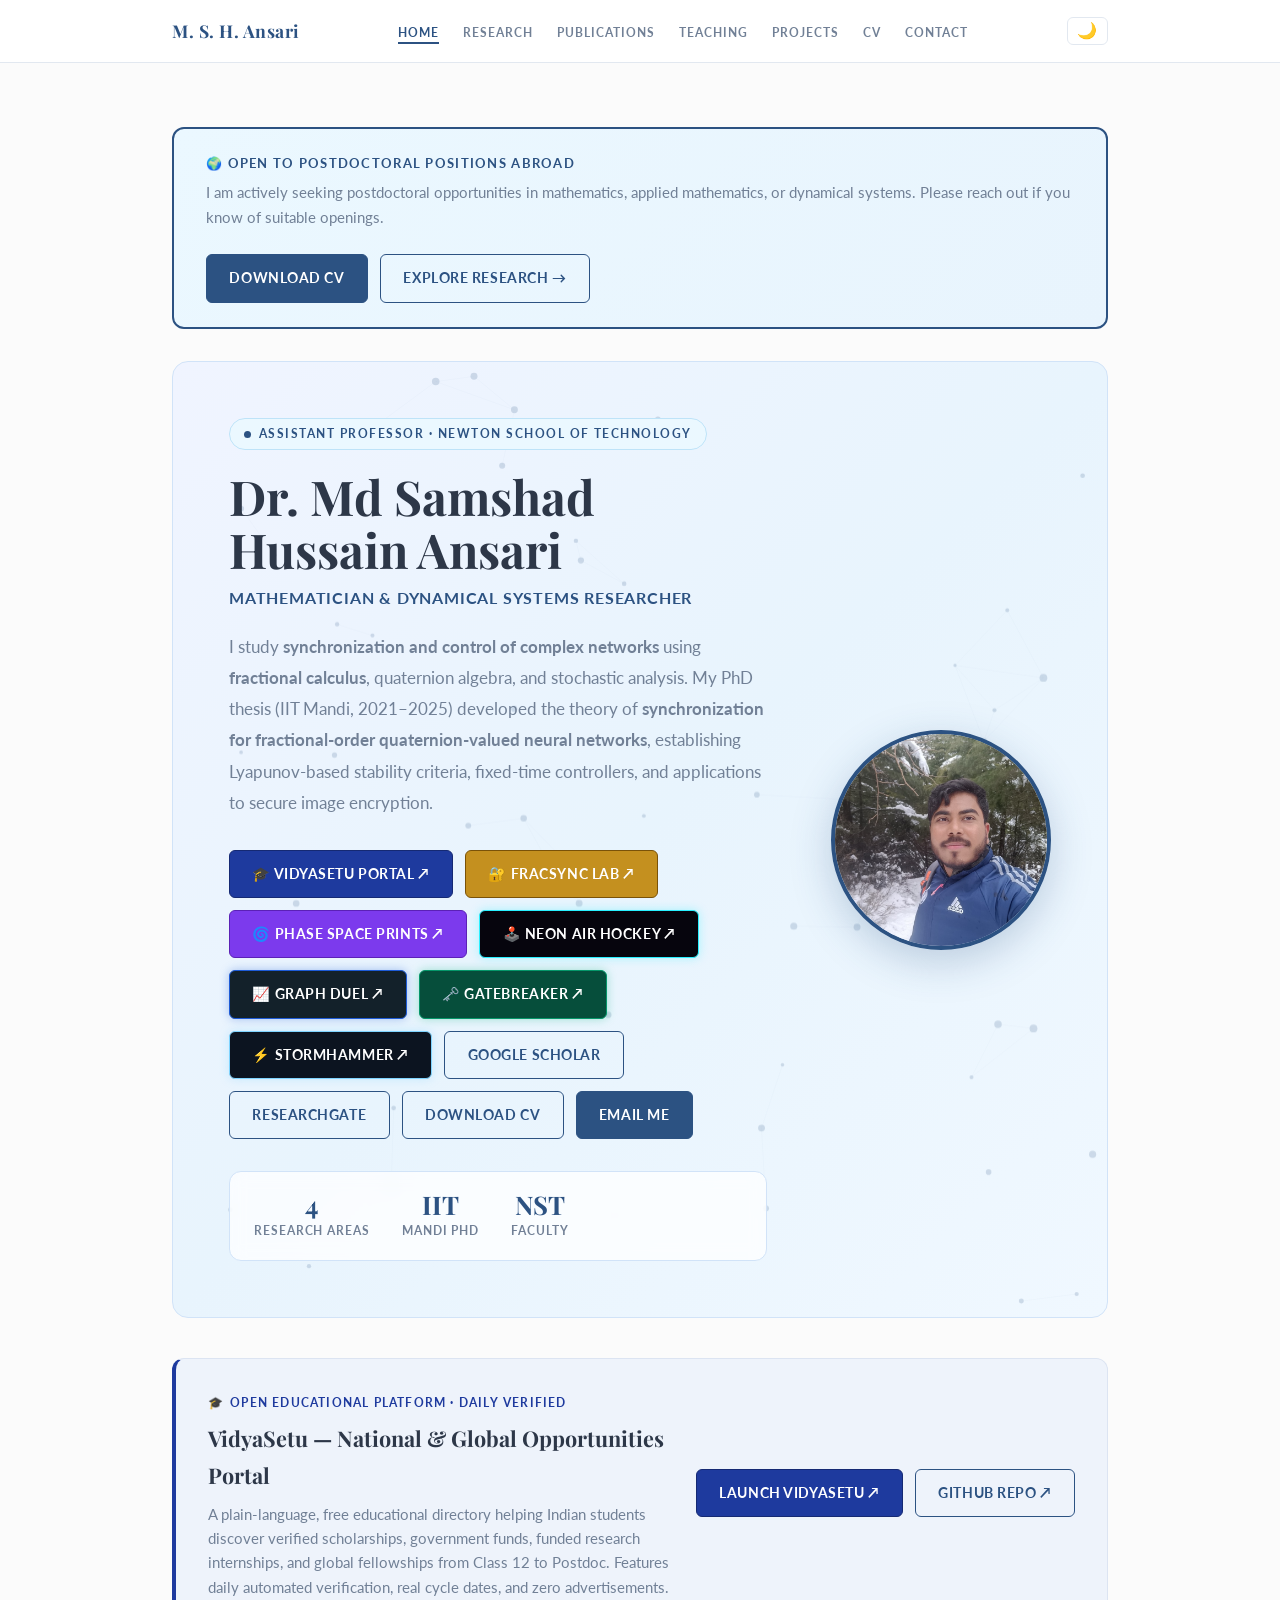
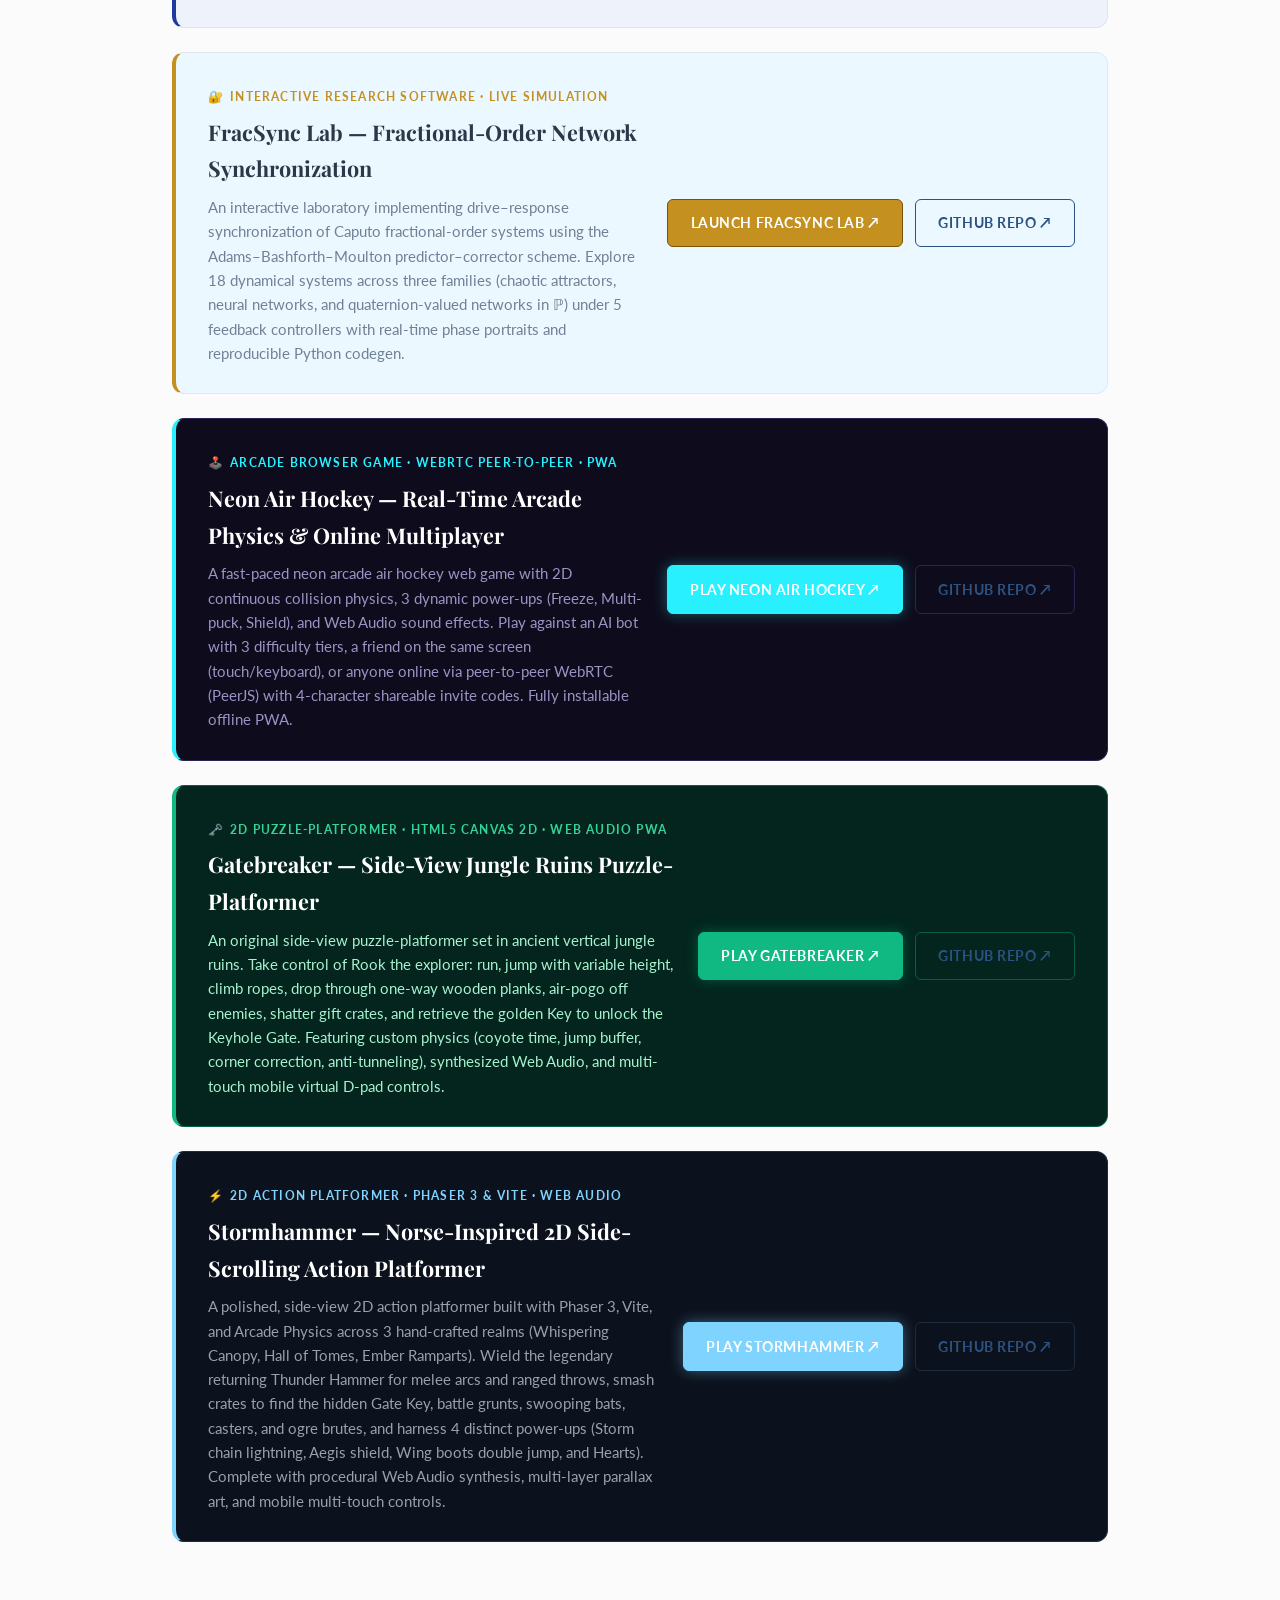
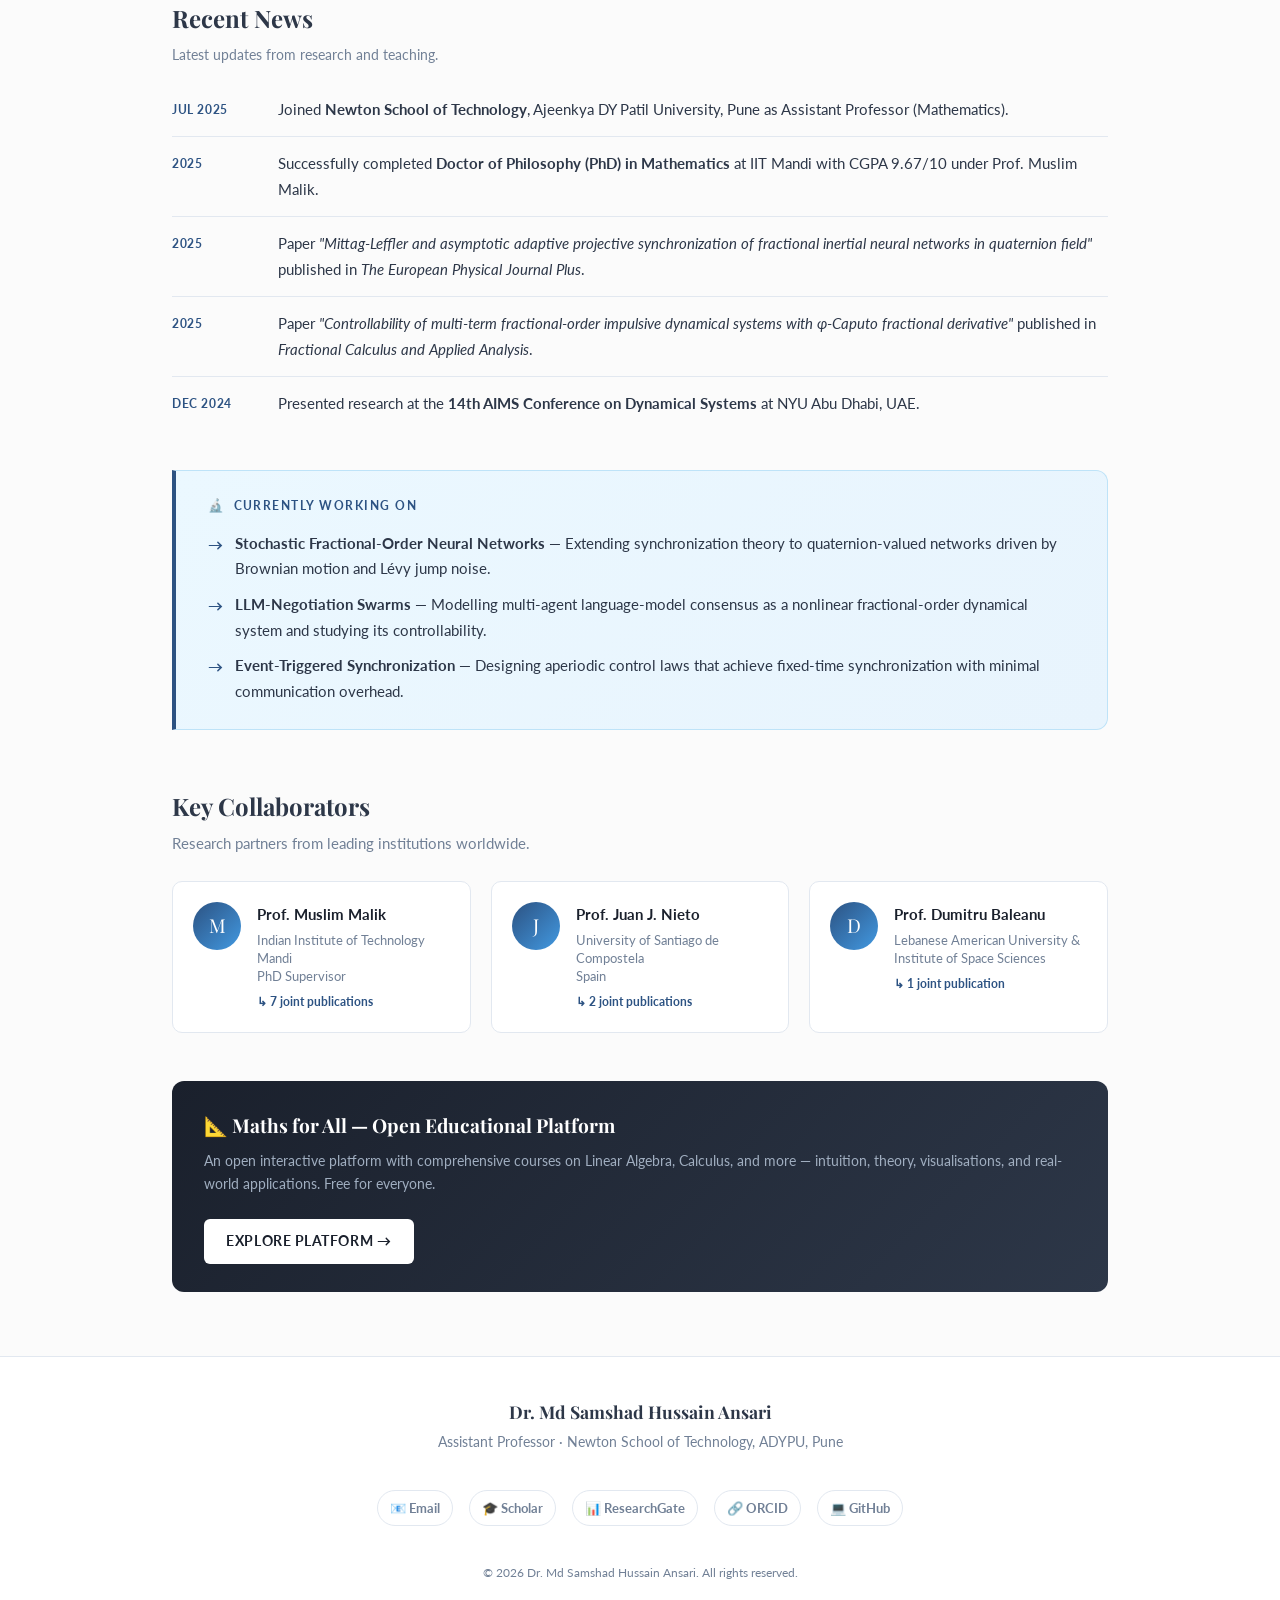
==== index.html @ 6f367d23 "Add Stormhammer 2D action platformer to homepage and projects showcase" ====
<!DOCTYPE html>
<html lang="en">
<head>
  <meta charset="UTF-8" />
  <meta name="viewport" content="width=device-width, initial-scale=1.0"/>
  <title>Dr. Md Samshad Hussain Ansari — Mathematician &amp; Researcher</title>
  <meta name="description" content="Personal academic website of Dr. Md Samshad Hussain Ansari, Assistant Professor of Mathematics at Newton School of Technology, ADYPU, Pune. PhD from IIT Mandi. Research in synchronization and control of fractional-order quaternion-valued neural networks." />
  <meta name="keywords" content="fractional-order systems, quaternion-valued neural networks, synchronization, controllability, fractional calculus, IIT Mandi, Newton School of Technology, ADYPU" />

  <!-- Open Graph -->
  <meta property="og:title" content="Dr. Md Samshad Hussain Ansari — Mathematician &amp; Researcher" />
  <meta property="og:description" content="Research in synchronization and control of complex fractional-order networks. Assistant Professor at Newton School of Technology, ADYPU, Pune." />
  <meta property="og:type" content="website" />
  <meta property="og:url" content="https://mdsamhussain1996.github.io/" />

  <!-- Schema.org Person JSON-LD -->
  <script type="application/ld+json">
  {
    "@context": "https://schema.org",
    "@type": "Person",
    "name": "Md Samshad Hussain Ansari",
    "honorificPrefix": "Dr.",
    "jobTitle": "Assistant Professor",
    "description": "Mathematician specialising in synchronization and control of fractional-order quaternion-valued neural networks.",
    "affiliation": {
      "@type": "Organization",
      "name": "Newton School of Technology, ADYPU",
      "address": {
        "@type": "PostalAddress",
        "addressLocality": "Pune",
        "addressCountry": "IN"
      }
    },
    "alumniOf": {
      "@type": "Organization",
      "name": "Indian Institute of Technology Mandi"
    },
    "email": "mdsamhussain1996@gmail.com",
    "url": "https://mdsamhussain1996.github.io/",
    "sameAs": [
      "https://scholar.google.com/citations?user=3b2jd4EAAAAJ",
      "https://www.researchgate.net/profile/Md-Samshad-Ansari",
      "https://orcid.org/0000-0002-7757-3216",
      "https://github.com/mdsamhussain1996"
    ]
  }
  </script>

  <link rel="stylesheet" href="css/style.css" />
  <script src="js/components.js" defer></script>

  <style>
    /* ── Hero ── */
    .hero-wrapper {
      position: relative;
      overflow: hidden;
      border-radius: 16px;
      margin-top: 2rem;
      background: linear-gradient(135deg, #f0f4ff 0%, #e8f4fd 50%, #f0f8ff 100%);
      border: 1px solid #d1e3f8;
    }
    #hero-canvas {
      position: absolute; inset: 0;
      width: 100%; height: 100%;
      opacity: 0.35;
    }
    .hero-section {
      position: relative; z-index: 2;
      display: flex; align-items: center;
      gap: 4rem; padding: 3.5rem;
    }
    .hero-text { flex: 1; }
    .hero-photo {
      flex-shrink: 0;
      width: 220px; height: 220px;
      border-radius: 50%; overflow: hidden;
      border: 4px solid #2c5282;
      box-shadow: 0 12px 40px rgba(44,82,130,0.25);
    }
    .hero-photo img { width: 100%; height: 100%; object-fit: cover; }

    .hero-eyebrow {
      display: inline-flex; align-items: center; gap: 0.5rem;
      font-family: var(--font-sans);
      font-size: 0.78rem; font-weight: 700;
      letter-spacing: 0.12em; text-transform: uppercase;
      color: #2c5282; background: #ebf8ff;
      border: 1px solid #bee3f8; padding: 0.3rem 0.85rem;
      border-radius: 20px; margin-bottom: 1.25rem;
    }
    .hero-eyebrow span { width: 7px; height: 7px; border-radius: 50%; background: #2c5282; animation: pulse 2s infinite; }
    @keyframes pulse { 0%,100%{opacity:1} 50%{opacity:0.4} }

    .hero-subtitle {
      font-family: var(--font-sans); font-size: 1rem;
      color: #2c5282; font-weight: 700;
      letter-spacing: 0.05em; text-transform: uppercase;
      margin-bottom: 1.25rem;
    }
    .hero-bio {
      font-size: 1.05rem; color: var(--text-muted);
      margin-bottom: 2rem; line-height: 1.85;
    }
    .social-links { display: flex; gap: 0.75rem; flex-wrap: wrap; margin-bottom: 2rem; }

    /* ── Stats ── */
    .hero-stats {
      display: flex; gap: 2rem;
      padding: 1.25rem 1.5rem;
      background: rgba(255,255,255,0.75);
      backdrop-filter: blur(8px);
      border: 1px solid #d1e3f8;
      border-radius: 12px; margin-top: 0.5rem;
    }
    .stat-item { text-align: center; }
    .stat-num { font-family: var(--font-serif); font-size: 1.6rem; font-weight: 700; color: #2c5282; line-height: 1; }
    .stat-lbl { font-size: 0.72rem; text-transform: uppercase; letter-spacing: 0.08em; color: var(--text-muted); margin-top: 0.2rem; font-weight: 700; }
    .stat-item a { text-decoration: none; }
    .stat-item a .stat-num { color: #2c5282; }
    .stat-item a:hover .stat-num { opacity: 0.75; }

    /* ── Currently Working On ── */
    .current-work-banner {
      margin-top: 2.5rem; padding: 1.5rem 2rem;
      background: linear-gradient(135deg, #ebf8ff, #e8f4fd);
      border-left: 4px solid #2c5282;
      border-radius: 0 12px 12px 0;
      border: 1px solid #bee3f8;
      border-left: 4px solid #2c5282;
    }
    .current-work-banner h3 {
      font-family: var(--font-sans); font-size: 0.78rem;
      letter-spacing: 0.12em; text-transform: uppercase;
      color: #2c5282; font-weight: 700; margin-bottom: 0.9rem;
      display: flex; align-items: center; gap: 0.5rem;
    }
    .current-work-banner h3::before { content: '🔬'; }
    .work-items { display: flex; flex-direction: column; gap: 0.6rem; }
    .work-item {
      display: flex; align-items: flex-start; gap: 0.75rem;
      font-size: 0.95rem; color: var(--text-main);
    }
    .work-item::before { content: '→'; color: #2c5282; font-weight: 700; flex-shrink: 0; margin-top: 1px; }

    /* ── Collaborators ── */
    .collab-section { margin-top: 3.5rem; }
    .collab-grid {
      display: grid;
      grid-template-columns: repeat(auto-fit, minmax(280px, 1fr));
      gap: 1.25rem; margin-top: 1.5rem;
    }
    .collab-card {
      display: flex; align-items: flex-start; gap: 1rem;
      padding: 1.25rem; background: var(--bg-alt);
      border: 1px solid var(--border-color); border-radius: 10px;
      transition: box-shadow 0.2s, transform 0.2s;
    }
    .collab-card:hover { transform: translateY(-2px); box-shadow: 0 8px 24px rgba(0,0,0,0.06); }
    .collab-avatar {
      width: 48px; height: 48px; border-radius: 50%;
      background: linear-gradient(135deg, #2c5282, #4299e1);
      display: flex; align-items: center; justify-content: center;
      font-family: var(--font-serif); font-size: 1.2rem; color: white; flex-shrink: 0;
    }
    .collab-name { font-weight: 700; font-size: 0.95rem; color: #1a202c; margin-bottom: 0.2rem; }
    .collab-inst { font-size: 0.82rem; color: var(--text-muted); line-height: 1.4; }
    .collab-papers { font-size: 0.78rem; color: #2c5282; font-weight: 700; margin-top: 0.35rem; }

    /* ── Maths for All Banner ── */
    .mfa-banner {
      margin-top: 3rem; padding: 1.75rem 2rem;
      background: linear-gradient(135deg, #1a202c 0%, #2d3748 100%);
      border-radius: 12px;
      display: flex; align-items: center;
      justify-content: space-between; gap: 1.5rem; flex-wrap: wrap;
    }
    .mfa-banner-text h3 { font-family: var(--font-serif); color: white; margin-bottom: 0.4rem; font-size: 1.2rem; }
    .mfa-banner-text p { color: #a0aec0; font-size: 0.9rem; line-height: 1.6; }
    .mfa-banner a.btn { background: white; color: #1a202c !important; border: none; white-space: nowrap; flex-shrink: 0; font-size: 0.85rem; }
    .mfa-banner a.btn:hover { background: #ebf8ff; color: #2c5282 !important; }

    /* ── News ── */
    .news-section { margin-top: 3.5rem; }

    @media (max-width: 768px) {
      .hero-section { flex-direction: column-reverse; padding: 2rem; gap: 2rem; text-align: center; }
      .social-links { justify-content: center; }
      .hero-stats { justify-content: center; flex-wrap: wrap; gap: 1.25rem; }
      .mfa-banner { flex-direction: column; }
    }
  </style>
</head>
<body>
  <div id="navbar-container">
    <portfolio-navbar></portfolio-navbar>
  </div>

  <main>
    <!-- ── POSTDOC BANNER ── -->
    <div class="postdoc-banner" role="complementary" aria-label="Job seeking status">
      <div class="postdoc-banner-text">
        <h2>🌍 Open to Postdoctoral Positions Abroad</h2>
        <p>
          I am actively seeking postdoctoral opportunities in mathematics, applied mathematics, or dynamical systems.
          Please reach out if you know of suitable openings.
        </p>
      </div>
      <div class="postdoc-banner-actions">
        <a href="CV_Md_Samshad.pdf" class="btn" target="_blank" rel="noopener" aria-label="Download CV">Download CV</a>
        <a href="research.html" class="btn btn-outline" aria-label="Explore Research">Explore Research &rarr;</a>
      </div>
    </div>

    <!-- ── HERO ── -->
    <div class="hero-wrapper">
      <canvas id="hero-canvas" aria-hidden="true"></canvas>
      <div class="hero-section">
        <div class="hero-text">
          <div class="hero-eyebrow"><span></span> Assistant Professor · Newton School of Technology</div>
          <h1 style="font-size:3rem; line-height:1.1; margin-bottom:0.5rem;">
            Dr. Md Samshad<br/>Hussain Ansari
          </h1>
          <div class="hero-subtitle">Mathematician &amp; Dynamical Systems Researcher</div>
          <p class="hero-bio">
            I study <strong>synchronization and control of complex networks</strong> using
            <strong>fractional calculus</strong>, quaternion algebra, and stochastic analysis.
            My PhD thesis (IIT Mandi, 2021–2025) developed the theory of
            <strong>synchronization for fractional-order quaternion-valued neural networks</strong>,
            establishing Lyapunov-based stability criteria, fixed-time controllers, and applications
            to secure image encryption.
          </p>
          <div class="social-links">
            <a href="https://mdsamhussain1996.github.io/vidyasetu-scholarship-portal/" class="btn" style="background:#1E3A9E;border-color:#152973;color:#FFFFFF;font-weight:700;" target="_blank" rel="noopener">🎓 VidyaSetu Portal ↗</a>
            <a href="https://mdsamhussain1996.github.io/fracsync-lab/" class="btn" style="background:#C4901F;border-color:#7A5208;color:#20160A;font-weight:700;" target="_blank" rel="noopener">🔐 FracSync Lab ↗</a>
            <a href="https://mdsamhussain1996.github.io/phase-space-prints/" class="btn" style="background:#7C3AED;border-color:#5B21B6;color:#FFFFFF;font-weight:700;" target="_blank" rel="noopener">🌀 Phase Space Prints ↗</a>
            <a href="https://mdsamhussain1996.github.io/neon-air-hockey/" class="btn" style="background:#06050D;border-color:#29F0FF;color:#29F0FF;box-shadow:0 0 10px rgba(41,240,255,0.35);font-weight:700;" target="_blank" rel="noopener">🕹️ Neon Air Hockey ↗</a>
            <a href="https://mdsamhussain1996.github.io/graph-duel/" class="btn" style="background:#13212A;border-color:#1D5BD6;color:#7AA8FF;box-shadow:0 0 10px rgba(29,91,214,0.35);font-weight:700;" target="_blank" rel="noopener">📈 Graph Duel ↗</a>
            <a href="https://mdsamhussain1996.github.io/gatebreaker/" class="btn" style="background:#064E3B;border-color:#059669;color:#6EE7B7;box-shadow:0 0 10px rgba(16,185,129,0.35);font-weight:700;" target="_blank" rel="noopener">🗝️ Gatebreaker ↗</a>
            <a href="https://mdsamhussain1996.github.io/stormhammer/" class="btn" style="background:#0C1420;border-color:#7FD4FF;color:#7FD4FF;box-shadow:0 0 10px rgba(127,212,255,0.35);font-weight:700;" target="_blank" rel="noopener">⚡ Stormhammer ↗</a>
            <a href="https://scholar.google.com/citations?user=3b2jd4EAAAAJ&hl=en&oi=ao" class="btn btn-outline" target="_blank" rel="noopener">Google Scholar</a>
            <a href="https://www.researchgate.net/profile/Md-Samshad-Ansari?ev=hdr_xprf" class="btn btn-outline" target="_blank" rel="noopener">ResearchGate</a>
            <a href="CV_Md_Samshad.pdf" class="btn btn-outline" target="_blank" rel="noopener">Download CV</a>
            <a href="mailto:mdsamhussain1996@gmail.com" class="btn">Email Me</a>
          </div>
          <div class="hero-stats">
            <div class="stat-item">
              <div class="stat-num">4</div>
              <div class="stat-lbl">Research Areas</div>
            </div>
            <div class="stat-item">
              <div class="stat-num">IIT</div>
              <div class="stat-lbl">Mandi PhD</div>
            </div>
            <div class="stat-item">
              <div class="stat-num">NST</div>
              <div class="stat-lbl">Faculty</div>
            </div>
          </div>
        </div>
        <div class="hero-photo">
          <img src="profile.jpg" alt="Portrait of Dr. Md Samshad Hussain Ansari"
               onerror="this.src='data:image/svg+xml;charset=UTF-8,%3Csvg xmlns=%22http://www.w3.org/2000/svg%22 viewBox=%220 0 24 24%22 fill=%22%232c5282%22%3E%3Cpath d=%22M12 12c2.21 0 4-1.79 4-4s-1.79-4-4-4-4 1.79-4 4 1.79 4 4 4zm0 2c-2.67 0-8 1.34-8 4v2h16v-2c0-2.66-5.33-4-8-4z%22/%3E%3C/svg%3E'" />
        </div>
      </div>
    </div>

    <!-- ── FEATURED OPEN INITIATIVE BANNER: VIDYASETU ── -->
    <div style="margin-top:2.5rem;padding:1.75rem 2rem;background:#EEF3FB;border:1px solid #DCE4F2;border-left:4px solid #1E3A9E;border-radius:12px;display:flex;align-items:center;justify-content:space-between;gap:1.5rem;flex-wrap:wrap;">
      <div style="flex:1;min-width:280px;">
        <span style="font-size:0.75rem;font-weight:700;letter-spacing:0.1em;text-transform:uppercase;color:#1E3A9E;display:inline-flex;align-items:center;gap:6px;">
          <span>🎓</span> Open Educational Platform · Daily Verified
        </span>
        <h3 style="font-family:var(--font-serif);font-size:1.35rem;margin:0.35rem 0 0.5rem;color:var(--text-main);">
          VidyaSetu — National &amp; Global Opportunities Portal
        </h3>
        <p style="font-size:0.95rem;color:var(--text-muted);margin:0;line-height:1.6;max-width:68ch;">
          A plain-language, free educational directory helping Indian students discover verified scholarships, government funds, funded research internships, and global fellowships from Class 12 to Postdoc. Features daily automated verification, real cycle dates, and zero advertisements.
        </p>
      </div>
      <div style="display:flex;gap:0.75rem;flex-wrap:wrap;align-items:center;">
        <a href="https://mdsamhussain1996.github.io/vidyasetu-scholarship-portal/" class="btn" target="_blank" rel="noopener" style="background:#1E3A9E;border-color:#152973;color:#FFFFFF;font-weight:700;">
          Launch VidyaSetu ↗
        </a>
        <a href="https://github.com/mdsamhussain1996/vidyasetu-scholarship-portal" class="btn btn-outline" target="_blank" rel="noopener">
          GitHub Repo ↗
        </a>
      </div>
    </div>

    <!-- ── FEATURED SOFTWARE BANNER: FRACSYNC LAB ── -->
    <div style="margin-top:1.5rem;padding:1.75rem 2rem;background:var(--accent-light);border:1px solid var(--border-color);border-left:4px solid #C4901F;border-radius:12px;display:flex;align-items:center;justify-content:space-between;gap:1.5rem;flex-wrap:wrap;">
      <div style="flex:1;min-width:280px;">
        <span style="font-size:0.75rem;font-weight:700;letter-spacing:0.1em;text-transform:uppercase;color:#C4901F;display:inline-flex;align-items:center;gap:6px;">
          <span>🔐</span> Interactive Research Software · Live Simulation
        </span>
        <h3 style="font-family:var(--font-serif);font-size:1.35rem;margin:0.35rem 0 0.5rem;color:var(--text-main);">
          FracSync Lab — Fractional-Order Network Synchronization
        </h3>
        <p style="font-size:0.95rem;color:var(--text-muted);margin:0;line-height:1.6;max-width:68ch;">
          An interactive laboratory implementing drive–response synchronization of Caputo fractional-order systems using the Adams–Bashforth–Moulton predictor–corrector scheme. Explore 18 dynamical systems across three families (chaotic attractors, neural networks, and quaternion-valued networks in &Popf;) under 5 feedback controllers with real-time phase portraits and reproducible Python codegen.
        </p>
      </div>
      <div style="display:flex;gap:0.75rem;flex-wrap:wrap;align-items:center;">
        <a href="https://mdsamhussain1996.github.io/fracsync-lab/" class="btn" target="_blank" rel="noopener" style="background:#C4901F;border-color:#7A5208;color:#20160A;font-weight:700;">
          Launch FracSync Lab ↗
        </a>
        <a href="https://github.com/mdsamhussain1996/fracsync-lab" class="btn btn-outline" target="_blank" rel="noopener">
          GitHub Repo ↗
        </a>
      </div>
    </div>

    <!-- ── FEATURED SOFTWARE BANNER: NEON AIR HOCKEY ── -->
    <div style="margin-top:1.5rem;padding:1.75rem 2rem;background:#0E0C1C;border:1px solid #2A2552;border-left:4px solid #29F0FF;border-radius:12px;display:flex;align-items:center;justify-content:space-between;gap:1.5rem;flex-wrap:wrap;color:#ECE9FF;">
      <div style="flex:1;min-width:280px;">
        <span style="font-size:0.75rem;font-weight:700;letter-spacing:0.1em;text-transform:uppercase;color:#29F0FF;display:inline-flex;align-items:center;gap:6px;">
          <span>🕹️</span> Arcade Browser Game · WebRTC Peer-to-Peer · PWA
        </span>
        <h3 style="font-family:var(--font-serif);font-size:1.35rem;margin:0.35rem 0 0.5rem;color:#FFFFFF;">
          Neon Air Hockey — Real-Time Arcade Physics &amp; Online Multiplayer
        </h3>
        <p style="font-size:0.95rem;color:#9A94C4;margin:0;line-height:1.6;max-width:68ch;">
          A fast-paced neon arcade air hockey web game with 2D continuous collision physics, 3 dynamic power-ups (Freeze, Multi-puck, Shield), and Web Audio sound effects. Play against an AI bot with 3 difficulty tiers, a friend on the same screen (touch/keyboard), or anyone online via peer-to-peer WebRTC (PeerJS) with 4-character shareable invite codes. Fully installable offline PWA.
        </p>
      </div>
      <div style="display:flex;gap:0.75rem;flex-wrap:wrap;align-items:center;">
        <a href="https://mdsamhussain1996.github.io/neon-air-hockey/" class="btn" target="_blank" rel="noopener" style="background:#29F0FF;border-color:#29F0FF;color:#03121A;font-weight:700;box-shadow:0 0 14px rgba(41,240,255,0.35);">
          Play Neon Air Hockey ↗
        </a>
        <a href="https://github.com/mdsamhussain1996/neon-air-hockey" class="btn btn-outline" target="_blank" rel="noopener" style="color:#ECE9FF;border-color:#2A2552;">
          GitHub Repo ↗
        </a>
      </div>
    </div>

    <!-- ── FEATURED SOFTWARE BANNER: GATEBREAKER ── -->
    <div style="margin-top:1.5rem;padding:1.75rem 2rem;background:#03251D;border:1px solid #065F46;border-left:4px solid #10B981;border-radius:12px;display:flex;align-items:center;justify-content:space-between;gap:1.5rem;flex-wrap:wrap;color:#ECFDF5;">
      <div style="flex:1;min-width:280px;">
        <span style="font-size:0.75rem;font-weight:700;letter-spacing:0.1em;text-transform:uppercase;color:#34D399;display:inline-flex;align-items:center;gap:6px;">
          <span>🗝️</span> 2D Puzzle-Platformer · HTML5 Canvas 2D · Web Audio PWA
        </span>
        <h3 style="font-family:var(--font-serif);font-size:1.35rem;margin:0.35rem 0 0.5rem;color:#FFFFFF;">
          Gatebreaker — Side-View Jungle Ruins Puzzle-Platformer
        </h3>
        <p style="font-size:0.95rem;color:#A7F3D0;margin:0;line-height:1.6;max-width:68ch;">
          An original side-view puzzle-platformer set in ancient vertical jungle ruins. Take control of Rook the explorer: run, jump with variable height, climb ropes, drop through one-way wooden planks, air-pogo off enemies, shatter gift crates, and retrieve the golden Key to unlock the Keyhole Gate. Featuring custom physics (coyote time, jump buffer, corner correction, anti-tunneling), synthesized Web Audio, and multi-touch mobile virtual D-pad controls.
        </p>
      </div>
      <div style="display:flex;gap:0.75rem;flex-wrap:wrap;align-items:center;">
        <a href="https://mdsamhussain1996.github.io/gatebreaker/" class="btn" target="_blank" rel="noopener" style="background:#10B981;border-color:#10B981;color:#022C22;font-weight:700;box-shadow:0 0 14px rgba(16,185,129,0.35);">
          Play Gatebreaker ↗
        </a>
        <a href="https://github.com/mdsamhussain1996/gatebreaker" class="btn btn-outline" target="_blank" rel="noopener" style="color:#ECFDF5;border-color:#065F46;">
          GitHub Repo ↗
        </a>
      </div>
    </div>

    <!-- ── FEATURED SOFTWARE BANNER: STORMHAMMER ── -->
    <div style="margin-top:1.5rem;padding:1.75rem 2rem;background:#0C121D;border:1px solid #1D2B3F;border-left:4px solid #7FD4FF;border-radius:12px;display:flex;align-items:center;justify-content:space-between;gap:1.5rem;flex-wrap:wrap;color:#ECE6D6;">
      <div style="flex:1;min-width:280px;">
        <span style="font-size:0.75rem;font-weight:700;letter-spacing:0.1em;text-transform:uppercase;color:#7FD4FF;display:inline-flex;align-items:center;gap:6px;">
          <span>⚡</span> 2D Action Platformer · Phaser 3 &amp; Vite · Web Audio
        </span>
        <h3 style="font-family:var(--font-serif);font-size:1.35rem;margin:0.35rem 0 0.5rem;color:#FFFFFF;">
          Stormhammer — Norse-Inspired 2D Side-Scrolling Action Platformer
        </h3>
        <p style="font-size:0.95rem;color:#98A0AE;margin:0;line-height:1.6;max-width:68ch;">
          A polished, side-view 2D action platformer built with Phaser 3, Vite, and Arcade Physics across 3 hand-crafted realms (Whispering Canopy, Hall of Tomes, Ember Ramparts). Wield the legendary returning Thunder Hammer for melee arcs and ranged throws, smash crates to find the hidden Gate Key, battle grunts, swooping bats, casters, and ogre brutes, and harness 4 distinct power-ups (Storm chain lightning, Aegis shield, Wing boots double jump, and Hearts). Complete with procedural Web Audio synthesis, multi-layer parallax art, and mobile multi-touch controls.
        </p>
      </div>
      <div style="display:flex;gap:0.75rem;flex-wrap:wrap;align-items:center;">
        <a href="https://mdsamhussain1996.github.io/stormhammer/" class="btn" target="_blank" rel="noopener" style="background:#7FD4FF;border-color:#7FD4FF;color:#08131B;font-weight:700;box-shadow:0 0 14px rgba(127,212,255,0.4);">
          Play Stormhammer ↗
        </a>
        <a href="https://github.com/mdsamhussain1996/stormhammer" class="btn btn-outline" target="_blank" rel="noopener" style="color:#ECE6D6;border-color:#1D2B3F;">
          GitHub Repo ↗
        </a>
      </div>
    </div>

    <!-- ── NEWS ── -->
    <section class="news-section" aria-labelledby="news-heading">
      <h2 id="news-heading" style="font-size:1.5rem;margin-bottom:0.25rem;">Recent News</h2>
      <p style="color:var(--text-muted);font-size:0.9rem;margin-bottom:1rem">Latest updates from research and teaching.</p>
      <ul class="news-list" role="list">
        <li class="news-item">
          <div class="news-date">Jul 2025</div>
          <div class="news-text">Joined <strong>Newton School of Technology</strong>, Ajeenkya DY Patil University, Pune as Assistant Professor (Mathematics).</div>
        </li>
        <li class="news-item">
          <div class="news-date">2025</div>
          <div class="news-text">Successfully completed <strong>Doctor of Philosophy (PhD) in Mathematics</strong> at IIT Mandi with CGPA 9.67/10 under Prof. Muslim Malik.</div>
        </li>
        <li class="news-item">
          <div class="news-date">2025</div>
          <div class="news-text">Paper <em>"Mittag-Leffler and asymptotic adaptive projective synchronization of fractional inertial neural networks in quaternion field"</em> published in <em>The European Physical Journal Plus</em>.</div>
        </li>
        <li class="news-item">
          <div class="news-date">2025</div>
          <div class="news-text">Paper <em>"Controllability of multi-term fractional-order impulsive dynamical systems with φ-Caputo fractional derivative"</em> published in <em>Fractional Calculus and Applied Analysis</em>.</div>
        </li>
        <li class="news-item">
          <div class="news-date">Dec 2024</div>
          <div class="news-text">Presented research at the <strong>14th AIMS Conference on Dynamical Systems</strong> at NYU Abu Dhabi, UAE.</div>
        </li>
      </ul>
    </section>

    <!-- ── Currently Working On ── -->
    <div class="current-work-banner" style="margin-top:2.5rem;">
      <h3>Currently Working On</h3>
      <div class="work-items">
        <div class="work-item">
          <div>
            <strong>Stochastic Fractional-Order Neural Networks</strong> —
            Extending synchronization theory to quaternion-valued networks driven by Brownian motion and Lévy jump noise.
          </div>
        </div>
        <div class="work-item">
          <div>
            <strong>LLM-Negotiation Swarms</strong> —
            Modelling multi-agent language-model consensus as a nonlinear fractional-order dynamical system
            and studying its controllability.
          </div>
        </div>
        <div class="work-item">
          <div>
            <strong>Event-Triggered Synchronization</strong> —
            Designing aperiodic control laws that achieve fixed-time synchronization with minimal communication overhead.
          </div>
        </div>
      </div>
    </div>

    <!-- ── Collaborators ── -->
    <div class="collab-section">
      <h2 style="font-size:1.5rem; margin-bottom:0.25rem;">Key Collaborators</h2>
      <p style="color:var(--text-muted); font-size:0.95rem;">Research partners from leading institutions worldwide.</p>
      <div class="collab-grid">
        <div class="collab-card">
          <div class="collab-avatar" aria-hidden="true">M</div>
          <div>
            <div class="collab-name">Prof. Muslim Malik</div>
            <div class="collab-inst">Indian Institute of Technology Mandi<br/>PhD Supervisor</div>
            <div class="collab-papers">↳ 7 joint publications</div>
          </div>
        </div>
        <div class="collab-card">
          <div class="collab-avatar" aria-hidden="true">J</div>
          <div>
            <div class="collab-name">Prof. Juan J. Nieto</div>
            <div class="collab-inst">University of Santiago de Compostela<br/>Spain</div>
            <div class="collab-papers">↳ 2 joint publications</div>
          </div>
        </div>
        <div class="collab-card">
          <div class="collab-avatar" aria-hidden="true">D</div>
          <div>
            <div class="collab-name">Prof. Dumitru Baleanu</div>
            <div class="collab-inst">Lebanese American University &amp; Institute of Space Sciences</div>
            <div class="collab-papers">↳ 1 joint publication</div>
          </div>
        </div>
      </div>
    </div>

    <!-- ── Maths for All Banner ── -->
    <div class="mfa-banner">
      <div class="mfa-banner-text">
        <h3>📐 Maths for All — Open Educational Platform</h3>
        <p>An open interactive platform with comprehensive courses on Linear Algebra, Calculus, and more — intuition, theory, visualisations, and real-world applications. Free for everyone.</p>
      </div>
      <a href="https://mdsamhussain1996.github.io/Mathsforall/" class="btn" target="_blank" rel="noopener">Explore Platform →</a>
    </div>
  </main>

  <portfolio-footer></portfolio-footer>

  <script>
  // ── Animated hero canvas (floating dots)
  (function () {
    const canvas = document.getElementById('hero-canvas');
    if (!canvas) return;
    const ctx = canvas.getContext('2d');
    let W, H, dots = [];
    const N = 55;

    function resize() {
      W = canvas.width  = canvas.offsetWidth;
      H = canvas.height = canvas.offsetHeight;
    }

    function initDots() {
      dots = Array.from({ length: N }, () => ({
        x: Math.random() * W,
        y: Math.random() * H,
        vx: (Math.random() - 0.5) * 0.4,
        vy: (Math.random() - 0.5) * 0.4,
        r: 1.5 + Math.random() * 2.5
      }));
    }

    function draw() {
      ctx.clearRect(0, 0, W, H);
      const isDark = document.documentElement.getAttribute('data-theme') === 'dark';
      const dotColor = isDark ? 'rgba(99,179,237,0.6)' : 'rgba(44,82,130,0.5)';
      const lineColor = isDark ? 'rgba(99,179,237,0.12)' : 'rgba(44,82,130,0.08)';

      dots.forEach(d => {
        d.x += d.vx; d.y += d.vy;
        if (d.x < 0 || d.x > W) d.vx *= -1;
        if (d.y < 0 || d.y > H) d.vy *= -1;
        ctx.beginPath();
        ctx.arc(d.x, d.y, d.r, 0, Math.PI*2);
        ctx.fillStyle = dotColor;
        ctx.fill();
      });

      for (let i=0; i<dots.length; i++) {
        for (let j=i+1; j<dots.length; j++) {
          const dx=dots[i].x-dots[j].x, dy=dots[i].y-dots[j].y;
          const dist=Math.sqrt(dx*dx+dy*dy);
          if (dist < 90) {
            ctx.beginPath();
            ctx.moveTo(dots[i].x, dots[i].y);
            ctx.lineTo(dots[j].x, dots[j].y);
            ctx.strokeStyle = lineColor;
            ctx.lineWidth = 0.8;
            ctx.stroke();
          }
        }
      }
      requestAnimationFrame(draw);
    }

    resize(); initDots();
    window.addEventListener('resize', () => { resize(); initDots(); });
    draw();
  })();
  </script>
</body>
</html>
---- css/style.css ----
/* css/style.css */
@import url('https://fonts.googleapis.com/css2?family=Playfair+Display:ital,wght@0,400;0,700;1,400&family=Lato:wght@300;400;700&display=swap');

/* ══════════════════════════════════════════
   LIGHT MODE TOKENS (default)
══════════════════════════════════════════ */
:root {
  --bg-color:     #fbfbfb;
  --bg-alt:       #ffffff;
  --text-main:    #2d3748;
  --text-muted:   #718096;
  --accent:       #2c5282;
  --accent-light: #ebf8ff;
  --border-color: #e2e8f0;
  --nav-bg:       rgba(255, 255, 255, 0.95);
  --card-shadow:  rgba(0, 0, 0, 0.04);

  --font-serif: 'Playfair Display', Georgia, serif;
  --font-sans:  'Lato', -apple-system, sans-serif;
  --max-width:  1000px;
}

/* ══════════════════════════════════════════
   DARK MODE TOKENS
══════════════════════════════════════════ */
[data-theme="dark"] {
  --bg-color:     #0f1117;
  --bg-alt:       #1a1f2e;
  --text-main:    #e2e8f0;
  --text-muted:   #8896b0;
  --accent:       #63b3ed;
  --accent-light: #1a2744;
  --border-color: #2d3748;
  --nav-bg:       rgba(15, 17, 23, 0.95);
  --card-shadow:  rgba(0, 0, 0, 0.3);
}

/* Smooth transitions */
*, *::before, *::after {
  transition: background-color 0.3s ease, border-color 0.3s ease, color 0.2s ease, box-shadow 0.3s ease;
}

* { box-sizing: border-box; margin: 0; padding: 0; }

body {
  font-family: var(--font-sans);
  background-color: var(--bg-color);
  color: var(--text-main);
  line-height: 1.7;
  font-size: 16px;
  -webkit-font-smoothing: antialiased;
}

a {
  color: var(--accent);
  text-decoration: none;
  transition: color 0.2s ease;
}
a:hover { opacity: 0.8; }

h1, h2, h3, h4, h5 {
  font-family: var(--font-serif);
  color: var(--text-main);
  font-weight: 700;
  margin-bottom: 1rem;
}

/* ══════════════════════════════════════════
   NAVIGATION
══════════════════════════════════════════ */
#navbar-container {
  background: var(--nav-bg);
  backdrop-filter: blur(10px);
  -webkit-backdrop-filter: blur(10px);
  position: sticky;
  top: 0;
  z-index: 1000;
  border-bottom: 1px solid var(--border-color);
}

nav {
  max-width: var(--max-width);
  margin: 0 auto;
  display: flex;
  justify-content: space-between;
  align-items: center;
  padding: 1rem 2rem;
  gap: 1rem;
}

.nav-logo {
  font-family: var(--font-serif);
  font-size: 1.1rem;
  font-weight: 700;
  color: var(--accent);
  letter-spacing: 0.03em;
  flex-shrink: 0;
}

.nav-links {
  list-style: none;
  display: flex;
  gap: 1.5rem;
  flex-wrap: wrap;
}

.nav-links a {
  font-size: 0.78rem;
  text-transform: uppercase;
  letter-spacing: 0.08em;
  color: var(--text-muted);
  font-weight: 700;
  position: relative;
  padding-bottom: 4px;
}

.nav-links a:hover,
.nav-links a.active {
  color: var(--accent);
  opacity: 1;
}

.nav-links a::after {
  content: '';
  position: absolute;
  bottom: 0; left: 0;
  width: 100%; height: 2px;
  background: var(--accent);
  transform: scaleX(0);
  transform-origin: left;
  transition: transform 0.3s ease;
}

.nav-links a:hover::after,
.nav-links a.active::after { transform: scaleX(1); }

/* Nav controls group */
.nav-controls {
  display: flex;
  align-items: center;
  gap: 0.5rem;
  flex-shrink: 0;
}

/* Theme Toggle */
.theme-toggle {
  background: none;
  border: 1px solid var(--border-color);
  border-radius: 6px;
  cursor: pointer;
  padding: 0.3rem 0.6rem;
  font-size: 1rem;
  color: var(--text-main);
  line-height: 1;
}
.theme-toggle:hover { background: var(--accent-light); }
.theme-toggle .icon-sun  { display: none; }
.theme-toggle .icon-moon { display: inline; }
[data-theme="dark"] .theme-toggle .icon-sun  { display: inline; }
[data-theme="dark"] .theme-toggle .icon-moon { display: none; }

/* Mobile hamburger */
.mobile-menu-btn {
  display: none;
  background: none;
  border: 1px solid var(--border-color);
  border-radius: 6px;
  font-size: 1.1rem;
  cursor: pointer;
  color: var(--text-main);
  padding: 0.3rem 0.6rem;
  line-height: 1;
}

@media (max-width: 768px) {
  .mobile-menu-btn { display: block; }
  .nav-links {
    display: none;
    position: absolute;
    top: 100%;
    left: 0;
    width: 100%;
    background: var(--bg-alt);
    flex-direction: column;
    padding: 1rem 0;
    border-bottom: 1px solid var(--border-color);
    box-shadow: 0 4px 16px var(--card-shadow);
    gap: 0;
  }
  .nav-links.show { display: flex; }
  .nav-links li { text-align: center; padding: 0.6rem 0; }
}

/* ══════════════════════════════════════════
   LAYOUT
══════════════════════════════════════════ */
main {
  max-width: var(--max-width);
  margin: 4rem auto;
  padding: 0 2rem;
  min-height: calc(100vh - 200px);
  animation: fadeIn 0.5s ease-out;
}

@keyframes fadeIn {
  from { opacity: 0; transform: translateY(8px); }
  to   { opacity: 1; transform: translateY(0); }
}

.page-title {
  font-size: 2.5rem;
  margin-bottom: 2rem;
  border-bottom: 2px solid var(--border-color);
  padding-bottom: 1rem;
  color: var(--text-main);
}

/* ══════════════════════════════════════════
   BUTTONS
══════════════════════════════════════════ */
.btn {
  display: inline-block;
  padding: 0.7rem 1.4rem;
  background: var(--accent);
  color: #fff !important;
  border-radius: 6px;
  font-size: 0.88rem;
  font-weight: 700;
  letter-spacing: 0.04em;
  text-transform: uppercase;
  transition: all 0.25s ease;
  border: 1px solid var(--accent);
  opacity: 1 !important;
  cursor: pointer;
  font-family: var(--font-sans);
}

.btn:hover {
  opacity: 0.85 !important;
  box-shadow: 0 4px 12px rgba(44, 82, 130, 0.3);
  transform: translateY(-1px);
}

.btn-outline {
  background: transparent;
  color: var(--accent) !important;
}

.btn-outline:hover {
  background: var(--accent-light);
  opacity: 1 !important;
  box-shadow: none;
  transform: none;
}

.btn-sm {
  padding: 0.4rem 0.9rem;
  font-size: 0.78rem;
}

/* ══════════════════════════════════════════
   CARDS
══════════════════════════════════════════ */
.card {
  background: var(--bg-alt);
  padding: 2rem;
  border-radius: 10px;
  border: 1px solid var(--border-color);
  margin-bottom: 1.5rem;
  transition: transform 0.25s ease, box-shadow 0.25s ease;
}

.card:hover {
  transform: translateY(-2px);
  box-shadow: 0 10px 24px var(--card-shadow);
}

/* ══════════════════════════════════════════
   TIMELINE (CV)
══════════════════════════════════════════ */
.timeline-item {
  border-left: 2px solid var(--accent);
  padding-left: 1.5rem;
  margin-bottom: 2.5rem;
  position: relative;
}

.timeline-item::before {
  content: '';
  position: absolute;
  left: -6px; top: 6px;
  width: 10px; height: 10px;
  border-radius: 50%;
  background: var(--accent);
}

.timeline-date {
  font-size: 0.85rem;
  color: var(--text-muted);
  font-weight: 700;
  letter-spacing: 0.05em;
  margin-bottom: 0.25rem;
}

/* ══════════════════════════════════════════
   PUBLICATIONS (legacy list style)
══════════════════════════════════════════ */
.pub-item {
  padding: 1.5rem 0;
  border-bottom: 1px solid var(--border-color);
}
.pub-item:last-child { border-bottom: none; }

.pub-title { font-weight: 700; color: var(--text-main); margin-bottom: 0.25rem; }
.pub-authors { font-size: 0.95rem; color: var(--text-main); margin-bottom: 0.25rem; }
.pub-journal { font-size: 0.85rem; color: var(--text-muted); font-style: italic; }

/* ══════════════════════════════════════════
   BADGES
══════════════════════════════════════════ */
.badge {
  display: inline-block;
  padding: 0.2rem 0.6rem;
  font-size: 0.72rem;
  font-weight: 700;
  text-transform: uppercase;
  letter-spacing: 0.05em;
  border-radius: 4px;
  margin: 0 0.2rem 0.3rem 0;
  border: 1px solid var(--border-color);
}
.badge-year  { color: var(--accent); background: var(--accent-light); border-color: var(--accent); }
.badge-review { color: var(--text-muted); background: var(--bg-alt); }
.badge-chapter { color: #b7791f; background: #feebc8; border-color: #d69e2e; }
.badge-topic {
  color: #276749;
  background: #f0fff4;
  border-color: #9ae6b4;
  cursor: pointer;
}
[data-theme="dark"] .badge-topic {
  color: #68d391;
  background: #1c3a2b;
  border-color: #276749;
}

/* ══════════════════════════════════════════
   PLACEHOLDER
══════════════════════════════════════════ */
.placeholder-message {
  text-align: center;
  padding: 6rem 2rem;
  background: var(--bg-alt);
  border: 1px dashed var(--border-color);
  border-radius: 10px;
  color: var(--text-muted);
}
.placeholder-message h2 { color: var(--text-muted); }

/* ══════════════════════════════════════════
   FOOTER
══════════════════════════════════════════ */
footer {
  border-top: 1px solid var(--border-color);
  background: var(--bg-alt);
  padding: 2.5rem 2rem;
}

.footer-inner {
  max-width: var(--max-width);
  margin: 0 auto;
  text-align: center;
}

.footer-name {
  font-family: var(--font-serif);
  font-size: 1.1rem;
  font-weight: 700;
  color: var(--text-main);
  margin-bottom: 0.25rem;
}

.footer-title {
  font-size: 0.85rem;
  color: var(--text-muted);
  margin-bottom: 1.25rem;
}

.footer-links {
  display: flex;
  justify-content: center;
  flex-wrap: wrap;
  gap: 1rem;
  margin-bottom: 1.25rem;
}

.footer-links a {
  font-size: 0.82rem;
  font-weight: 700;
  color: var(--text-muted);
  padding: 0.35rem 0.75rem;
  border: 1px solid var(--border-color);
  border-radius: 20px;
  transition: all 0.2s;
}

.footer-links a:hover {
  color: var(--accent);
  border-color: var(--accent);
  background: var(--accent-light);
  opacity: 1;
}

.footer-copy {
  font-size: 0.78rem;
  color: var(--text-muted);
}

/* ══════════════════════════════════════════
   DARK MODE OVERRIDES for hardcoded colours
══════════════════════════════════════════ */
[data-theme="dark"] .hero-wrapper {
  background: linear-gradient(135deg, #131a2b 0%, #16213a 50%, #101828 100%);
  border-color: var(--border-color);
}
[data-theme="dark"] .hero-photo { border-color: var(--accent); box-shadow: 0 12px 40px rgba(0,0,0,0.5); }
[data-theme="dark"] .hero-eyebrow { color: var(--accent); background: var(--accent-light); border-color: var(--border-color); }
[data-theme="dark"] .hero-eyebrow span { background: var(--accent); }
[data-theme="dark"] .hero-subtitle,
[data-theme="dark"] .stat-num,
[data-theme="dark"] .collab-papers,
[data-theme="dark"] .current-work-banner h3,
[data-theme="dark"] .work-item::before { color: var(--accent); }
[data-theme="dark"] .hero-stats { background: rgba(26,31,46,0.75); border-color: var(--border-color); }
[data-theme="dark"] .current-work-banner {
  background: var(--accent-light);
  border-color: var(--border-color);
  border-left-color: var(--accent);
}
[data-theme="dark"] .collab-name { color: var(--text-main); }
[data-theme="dark"] .collab-card:hover { box-shadow: 0 8px 24px rgba(0,0,0,0.4); }
[data-theme="dark"] .postdoc-banner {
  background: linear-gradient(135deg, #0d1f3c 0%, #172040 100%);
  border-color: var(--accent);
}
[data-theme="dark"] .postdoc-banner h2 { color: var(--accent); }

/* ══════════════════════════════════════════
   POSTDOC BANNER
══════════════════════════════════════════ */
.postdoc-banner {
  margin: 2rem 0;
  padding: 1.5rem 2rem;
  background: linear-gradient(135deg, #ebf8ff 0%, #e8f4fd 100%);
  border: 2px solid #2c5282;
  border-radius: 12px;
  display: flex;
  align-items: center;
  justify-content: space-between;
  gap: 1.5rem;
  flex-wrap: wrap;
}

.postdoc-banner-text h2 {
  font-family: var(--font-sans);
  font-size: 0.8rem;
  letter-spacing: 0.1em;
  text-transform: uppercase;
  color: #2c5282;
  font-weight: 700;
  margin-bottom: 0.35rem;
  border-bottom: none;
  padding-bottom: 0;
}

.postdoc-banner-text p {
  font-size: 0.92rem;
  color: var(--text-muted);
}

.postdoc-banner-actions {
  display: flex;
  gap: 0.75rem;
  flex-wrap: wrap;
  flex-shrink: 0;
}

/* ══════════════════════════════════════════
   NEWS SECTION
══════════════════════════════════════════ */
.news-list {
  list-style: none;
  margin-top: 1rem;
}

.news-item {
  display: grid;
  grid-template-columns: 90px 1fr;
  gap: 1rem;
  padding: 0.85rem 0;
  border-bottom: 1px solid var(--border-color);
  align-items: start;
}

.news-item:last-child { border-bottom: none; }

.news-date {
  font-size: 0.78rem;
  font-weight: 700;
  color: var(--accent);
  text-transform: uppercase;
  letter-spacing: 0.05em;
  padding-top: 0.15rem;
  white-space: nowrap;
}

.news-text { font-size: 0.95rem; color: var(--text-main); }

/* ══════════════════════════════════════════
   SECTION HEADING UTILITY
══════════════════════════════════════════ */
.section-label {
  font-family: var(--font-sans);
  font-size: 0.72rem;
  letter-spacing: 0.12em;
  text-transform: uppercase;
  color: var(--accent);
  font-weight: 700;
  margin-bottom: 0.5rem;
}

/* Focus styles for keyboard navigation */
a:focus-visible,
button:focus-visible {
  outline: 2px solid var(--accent);
  outline-offset: 2px;
  border-radius: 2px;
}
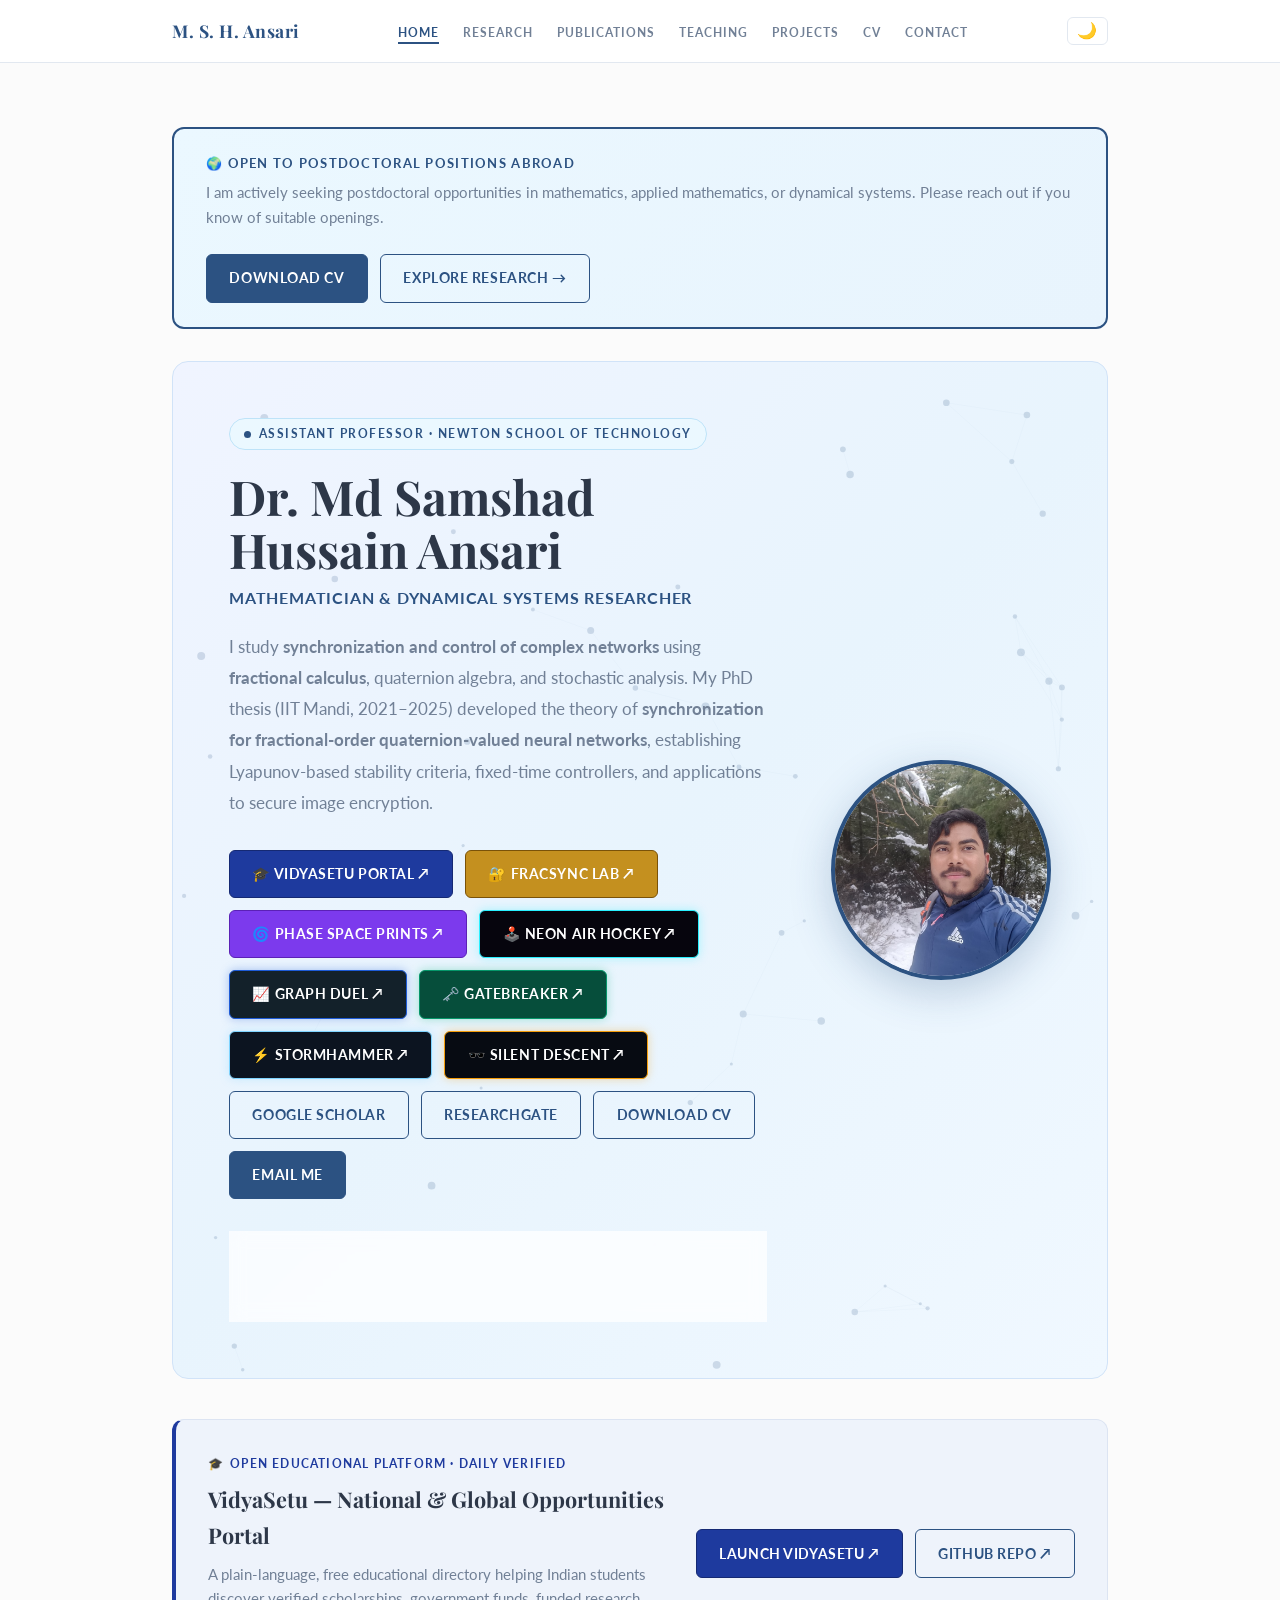
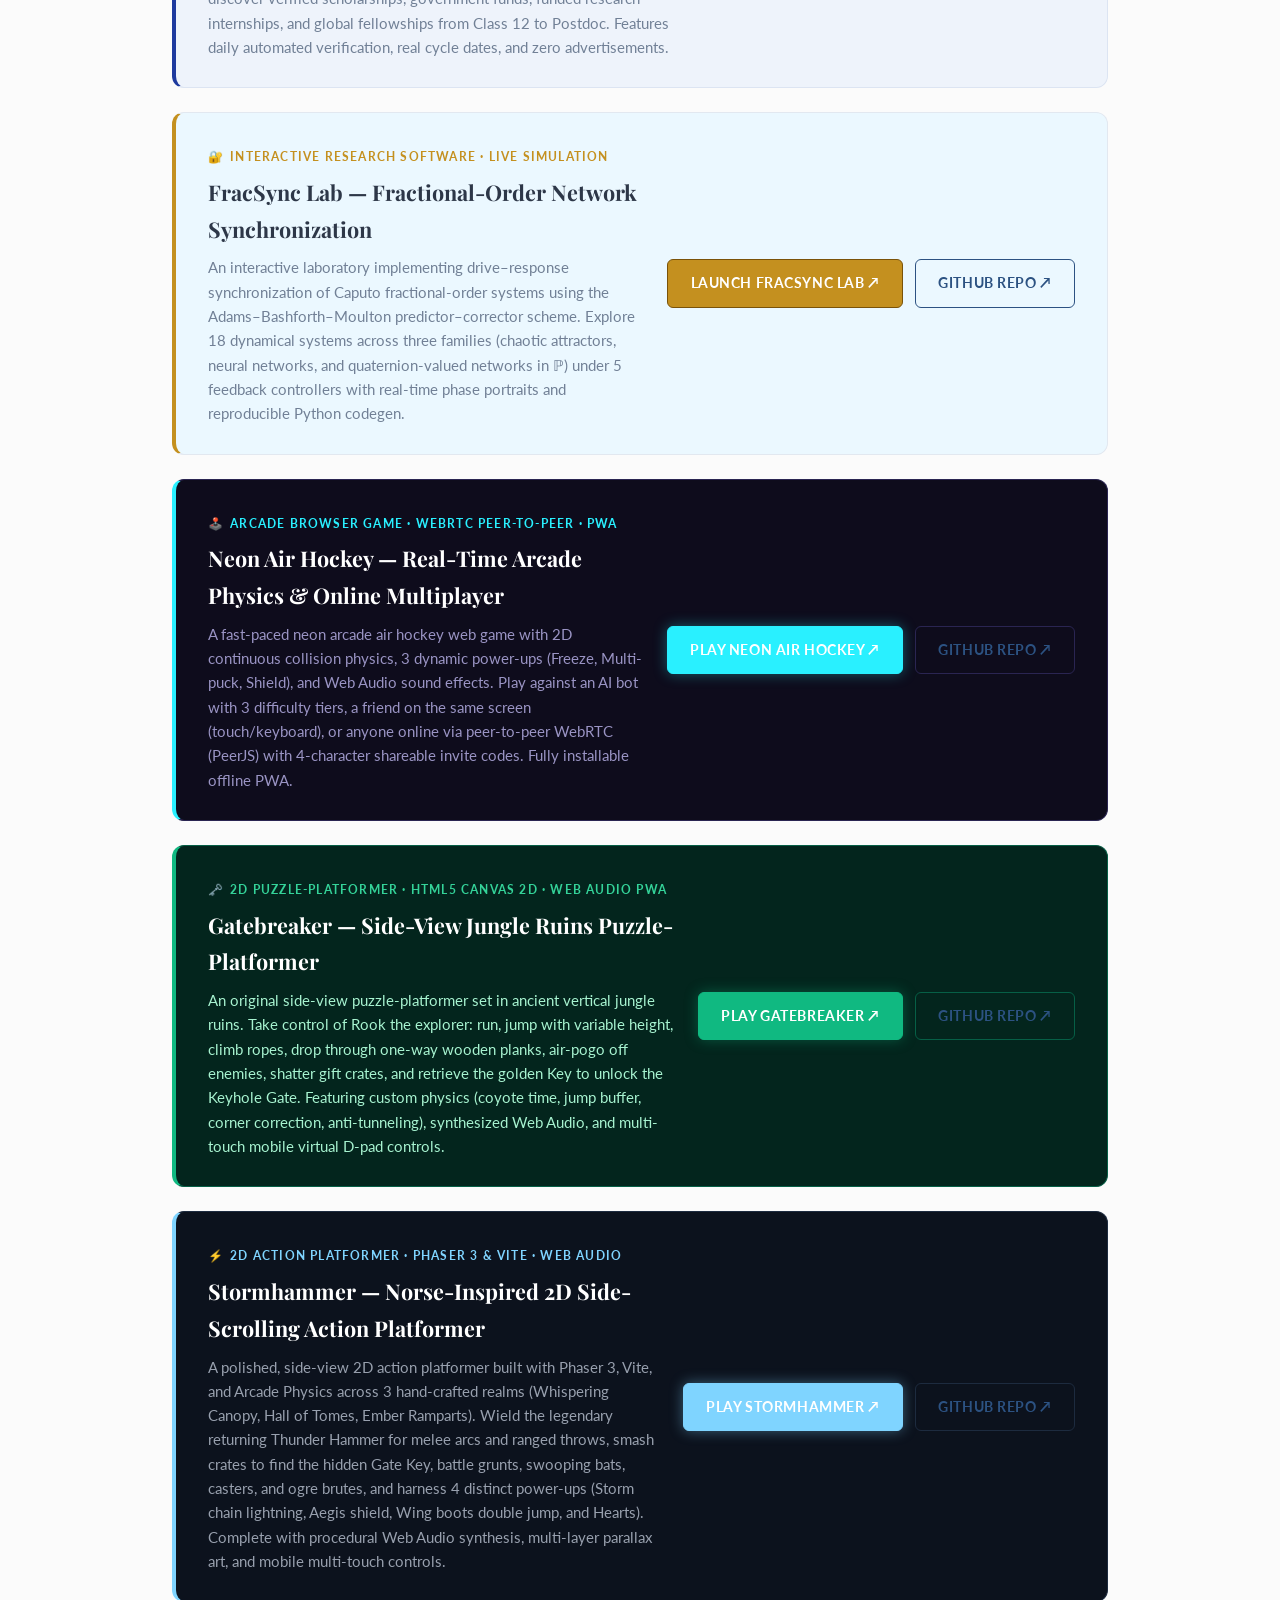
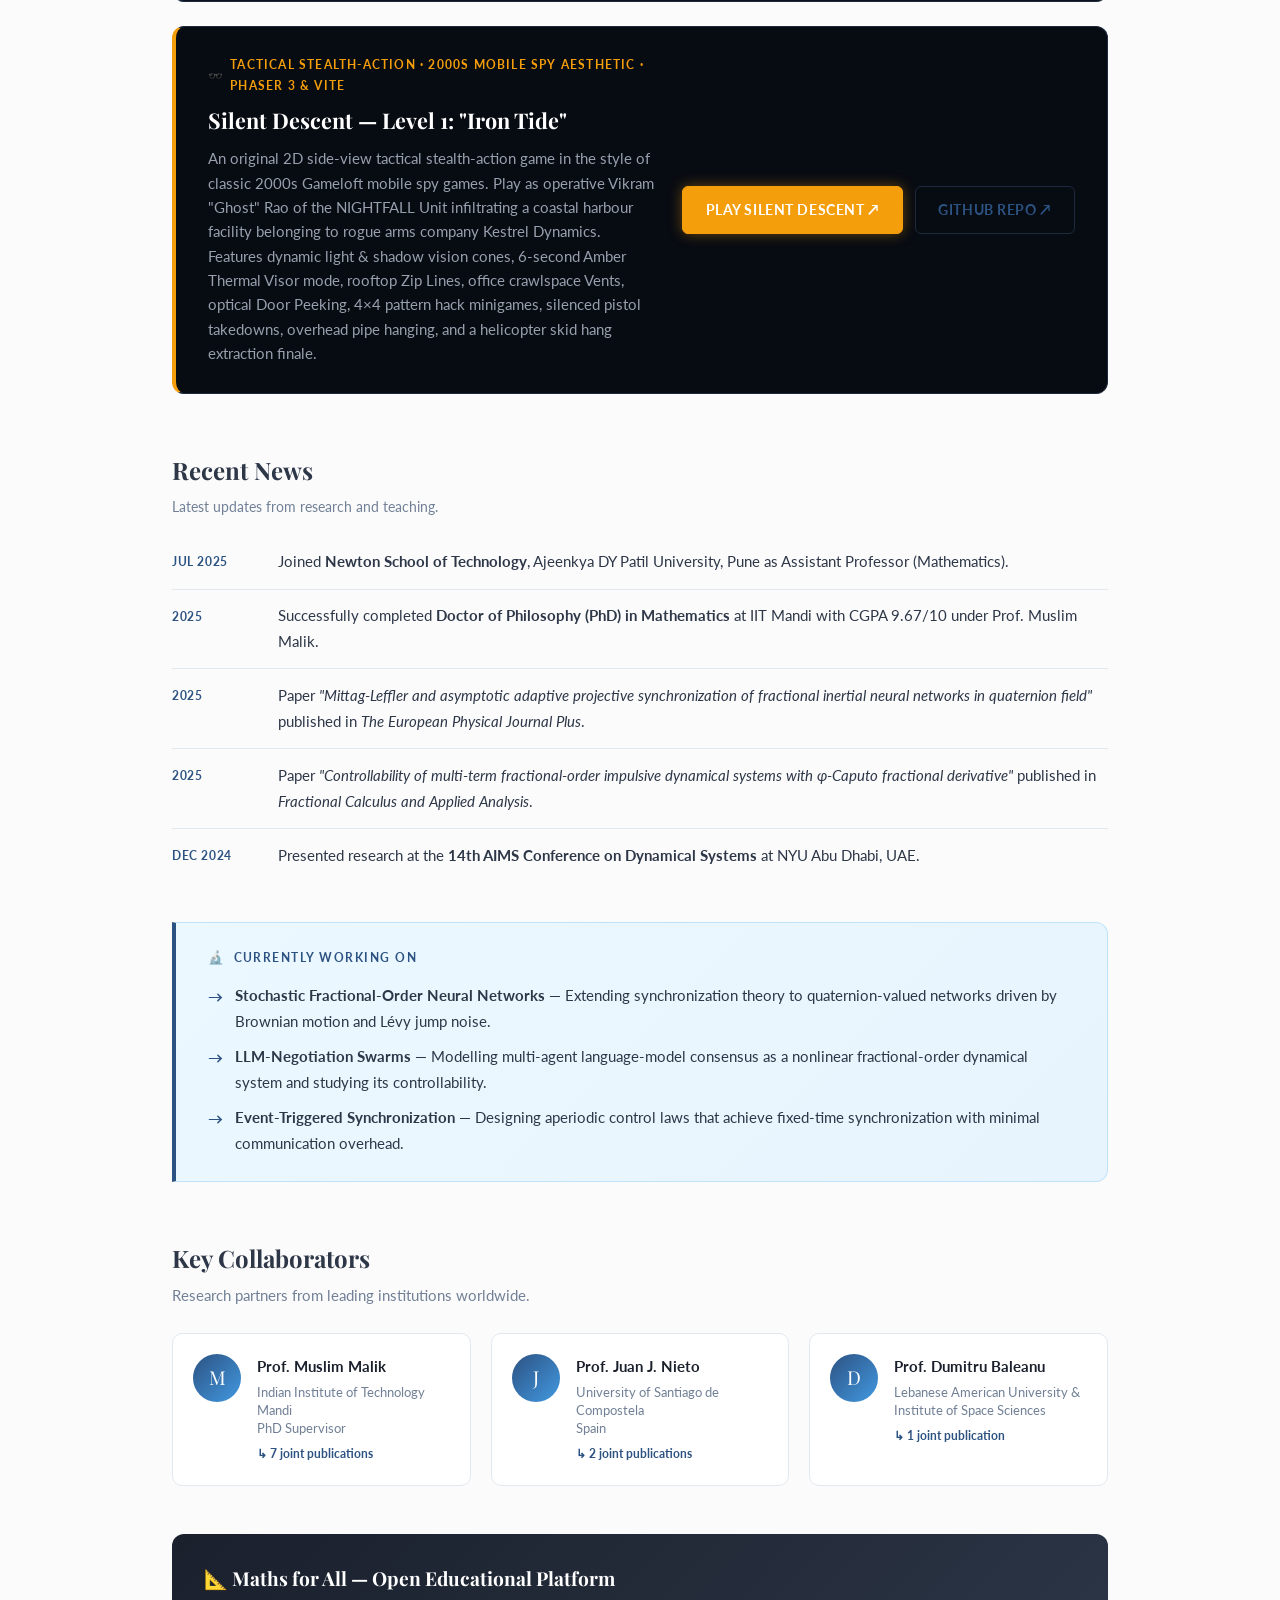
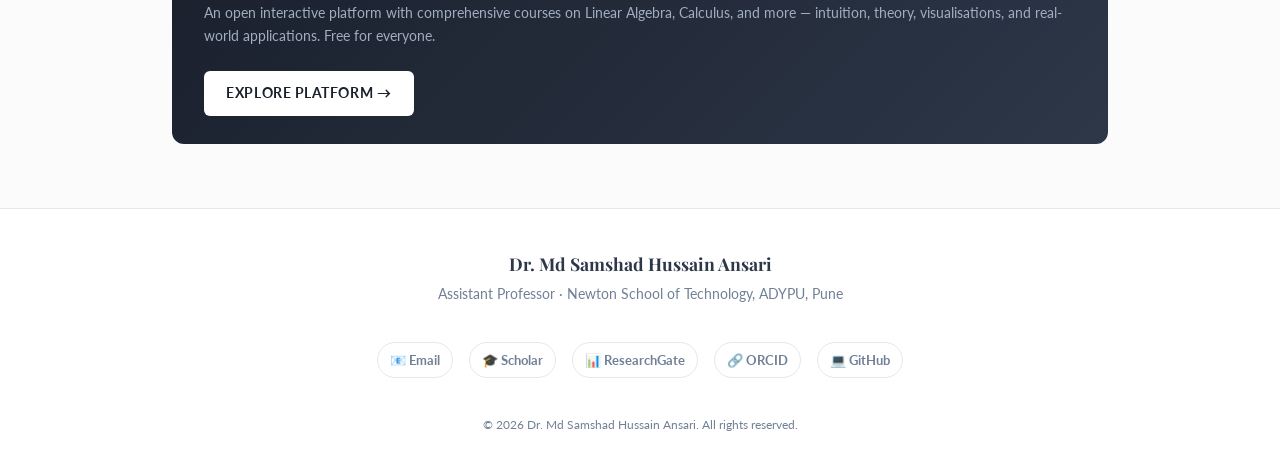
==== commit 98516db1: "feat: add Silent Descent 2D stealth-action spy game to portfolio" ====
--- a/index.html
+++ b/index.html
@@ -237,6 +237,7 @@
             <a href="https://mdsamhussain1996.github.io/graph-duel/" class="btn" style="background:#13212A;border-color:#1D5BD6;color:#7AA8FF;box-shadow:0 0 10px rgba(29,91,214,0.35);font-weight:700;" target="_blank" rel="noopener">📈 Graph Duel ↗</a>
             <a href="https://mdsamhussain1996.github.io/gatebreaker/" class="btn" style="background:#064E3B;border-color:#059669;color:#6EE7B7;box-shadow:0 0 10px rgba(16,185,129,0.35);font-weight:700;" target="_blank" rel="noopener">🗝️ Gatebreaker ↗</a>
             <a href="https://mdsamhussain1996.github.io/stormhammer/" class="btn" style="background:#0C1420;border-color:#7FD4FF;color:#7FD4FF;box-shadow:0 0 10px rgba(127,212,255,0.35);font-weight:700;" target="_blank" rel="noopener">⚡ Stormhammer ↗</a>
+            <a href="https://mdsamhussain1996.github.io/silent-descent/" class="btn" style="background:#070B12;border-color:#F59E0B;color:#F59E0B;box-shadow:0 0 10px rgba(245,158,11,0.35);font-weight:700;" target="_blank" rel="noopener">🕶️ Silent Descent ↗</a>
             <a href="https://scholar.google.com/citations?user=3b2jd4EAAAAJ&hl=en&oi=ao" class="btn btn-outline" target="_blank" rel="noopener">Google Scholar</a>
             <a href="https://www.researchgate.net/profile/Md-Samshad-Ansari?ev=hdr_xprf" class="btn btn-outline" target="_blank" rel="noopener">ResearchGate</a>
             <a href="CV_Md_Samshad.pdf" class="btn btn-outline" target="_blank" rel="noopener">Download CV</a>
@@ -374,6 +375,29 @@
           Play Stormhammer ↗
         </a>
         <a href="https://github.com/mdsamhussain1996/stormhammer" class="btn btn-outline" target="_blank" rel="noopener" style="color:#ECE6D6;border-color:#1D2B3F;">
+          GitHub Repo ↗
+        </a>
+      </div>
+    </div>
+
+    <!-- ── FEATURED SOFTWARE BANNER: SILENT DESCENT ── -->
+    <div style="margin-top:1.5rem;padding:1.75rem 2rem;background:#070B12;border:1px solid #1E293B;border-left:4px solid #F59E0B;border-radius:12px;display:flex;align-items:center;justify-content:space-between;gap:1.5rem;flex-wrap:wrap;color:#ECE6D6;">
+      <div style="flex:1;min-width:280px;">
+        <span style="font-size:0.75rem;font-weight:700;letter-spacing:0.1em;text-transform:uppercase;color:#F59E0B;display:inline-flex;align-items:center;gap:6px;">
+          <span>🕶️</span> Tactical Stealth-Action · 2000s Mobile Spy Aesthetic · Phaser 3 &amp; Vite
+        </span>
+        <h3 style="font-family:var(--font-serif);font-size:1.35rem;margin:0.35rem 0 0.5rem;color:#FFFFFF;">
+          Silent Descent — Level 1: "Iron Tide"
+        </h3>
+        <p style="font-size:0.95rem;color:#98A0AE;margin:0;line-height:1.6;max-width:68ch;">
+          An original 2D side-view tactical stealth-action game in the style of classic 2000s Gameloft mobile spy games. Play as operative Vikram "Ghost" Rao of the NIGHTFALL Unit infiltrating a coastal harbour facility belonging to rogue arms company Kestrel Dynamics. Features dynamic light &amp; shadow vision cones, 6-second Amber Thermal Visor mode, rooftop Zip Lines, office crawlspace Vents, optical Door Peeking, 4×4 pattern hack minigames, silenced pistol takedowns, overhead pipe hanging, and a helicopter skid hang extraction finale.
+        </p>
+      </div>
+      <div style="display:flex;gap:0.75rem;flex-wrap:wrap;align-items:center;">
+        <a href="https://mdsamhussain1996.github.io/silent-descent/" class="btn" target="_blank" rel="noopener" style="background:#F59E0B;border-color:#F59E0B;color:#070B12;font-weight:700;box-shadow:0 0 14px rgba(245,158,11,0.4);">
+          Play Silent Descent ↗
+        </a>
+        <a href="https://github.com/mdsamhussain1996/silent-descent" class="btn btn-outline" target="_blank" rel="noopener" style="color:#ECE6D6;border-color:#1E293B;">
           GitHub Repo ↗
         </a>
       </div>
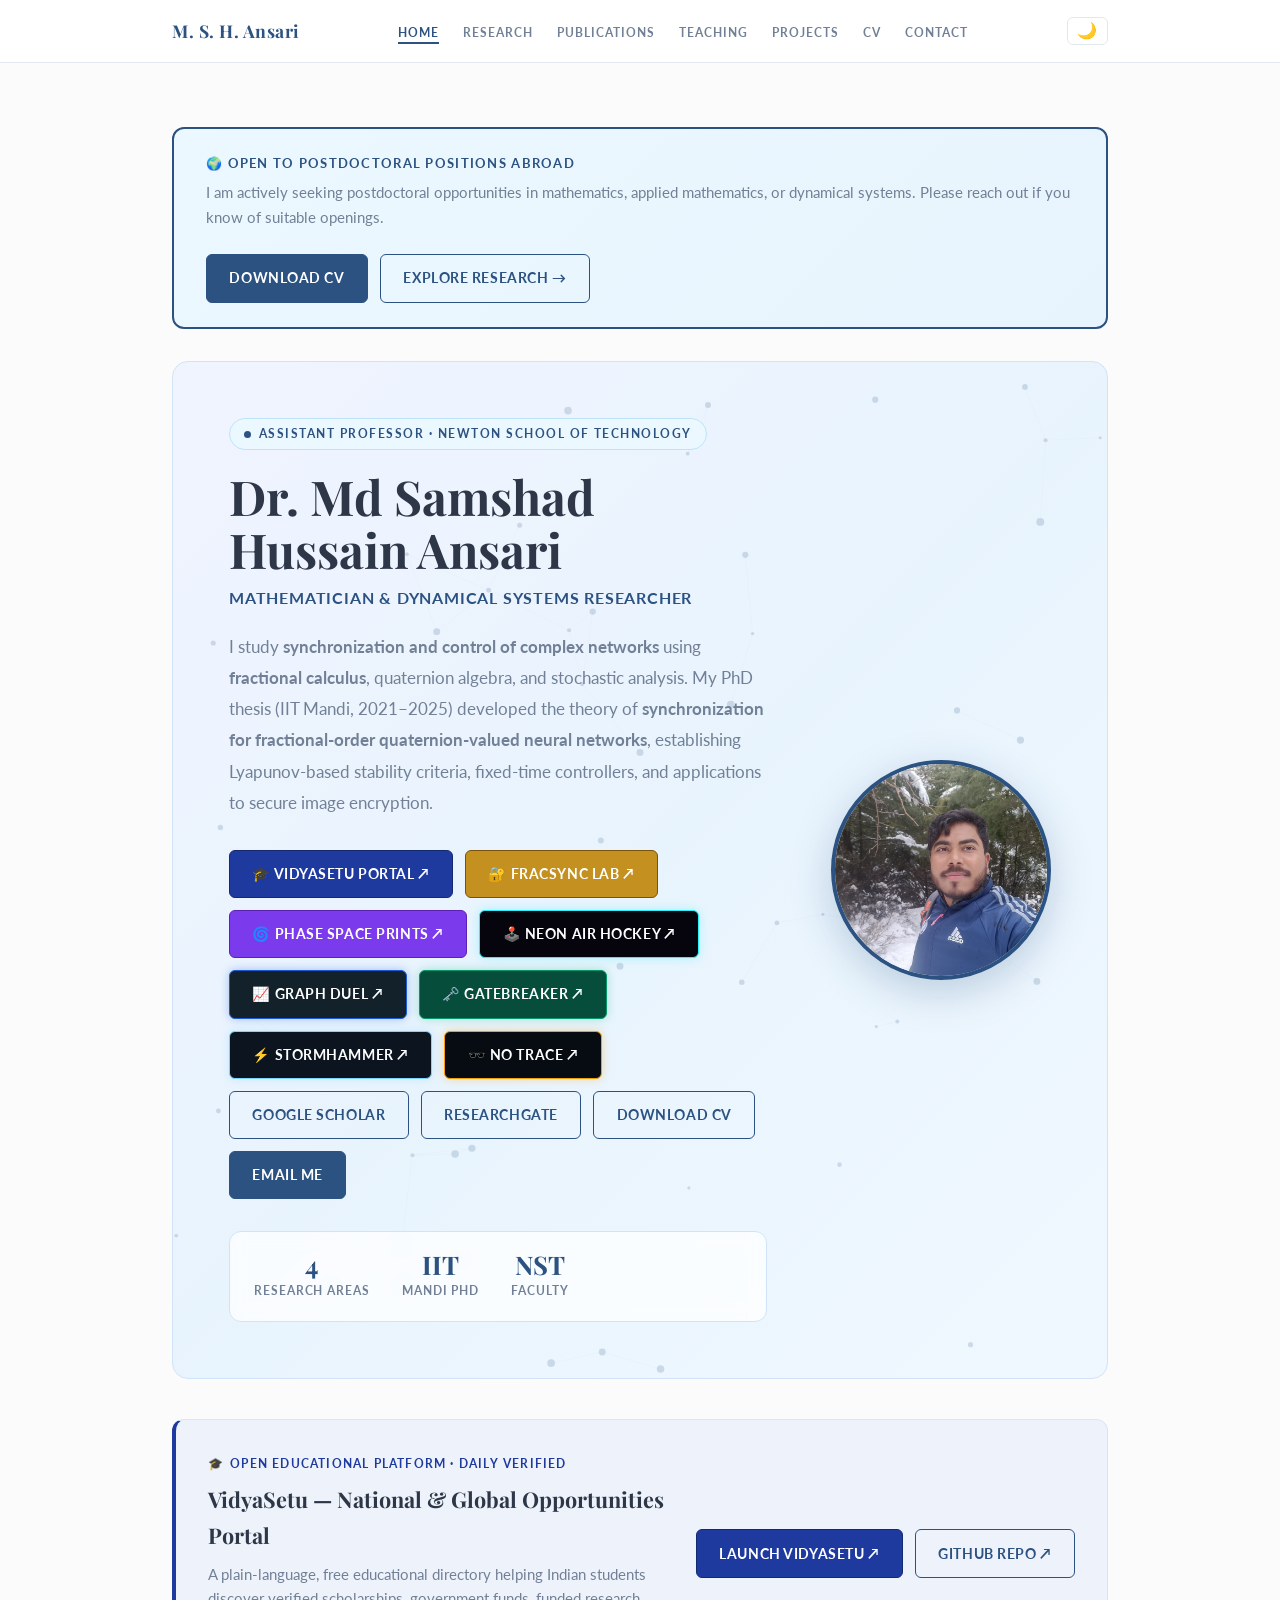
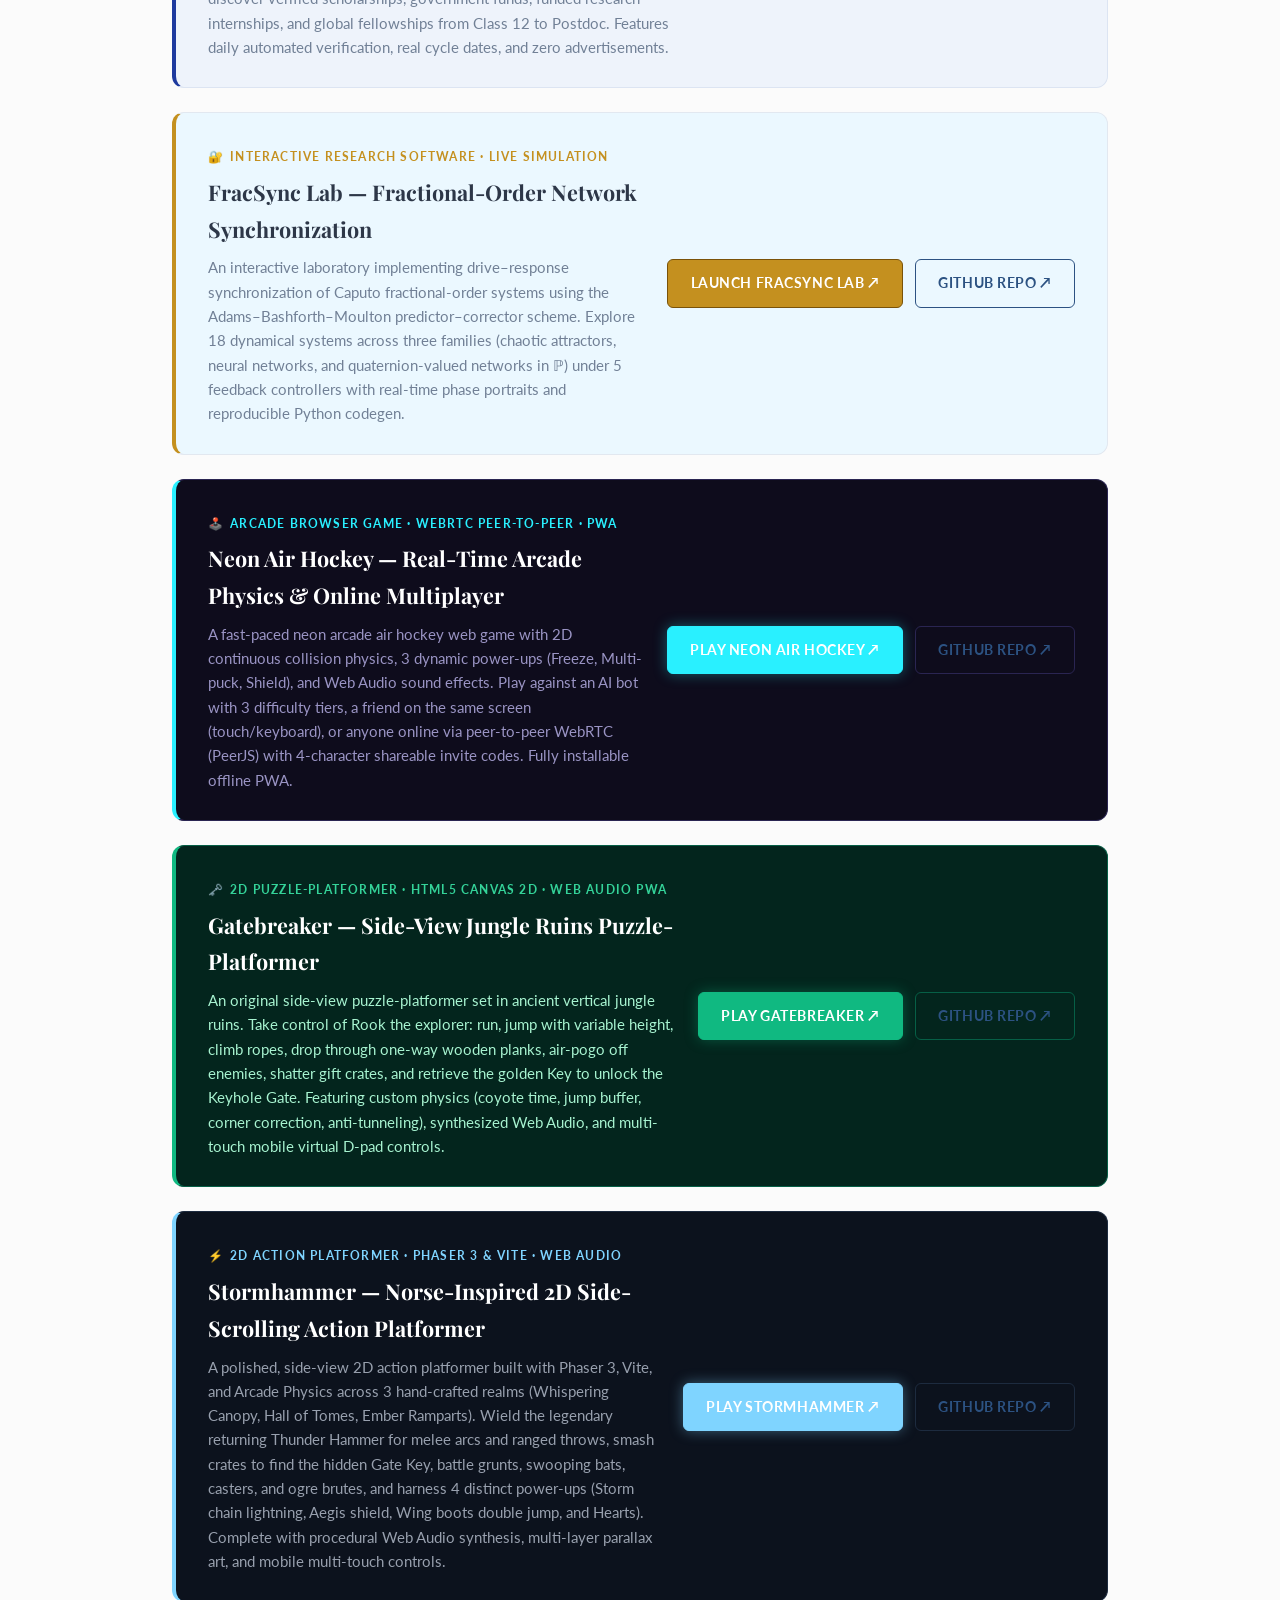
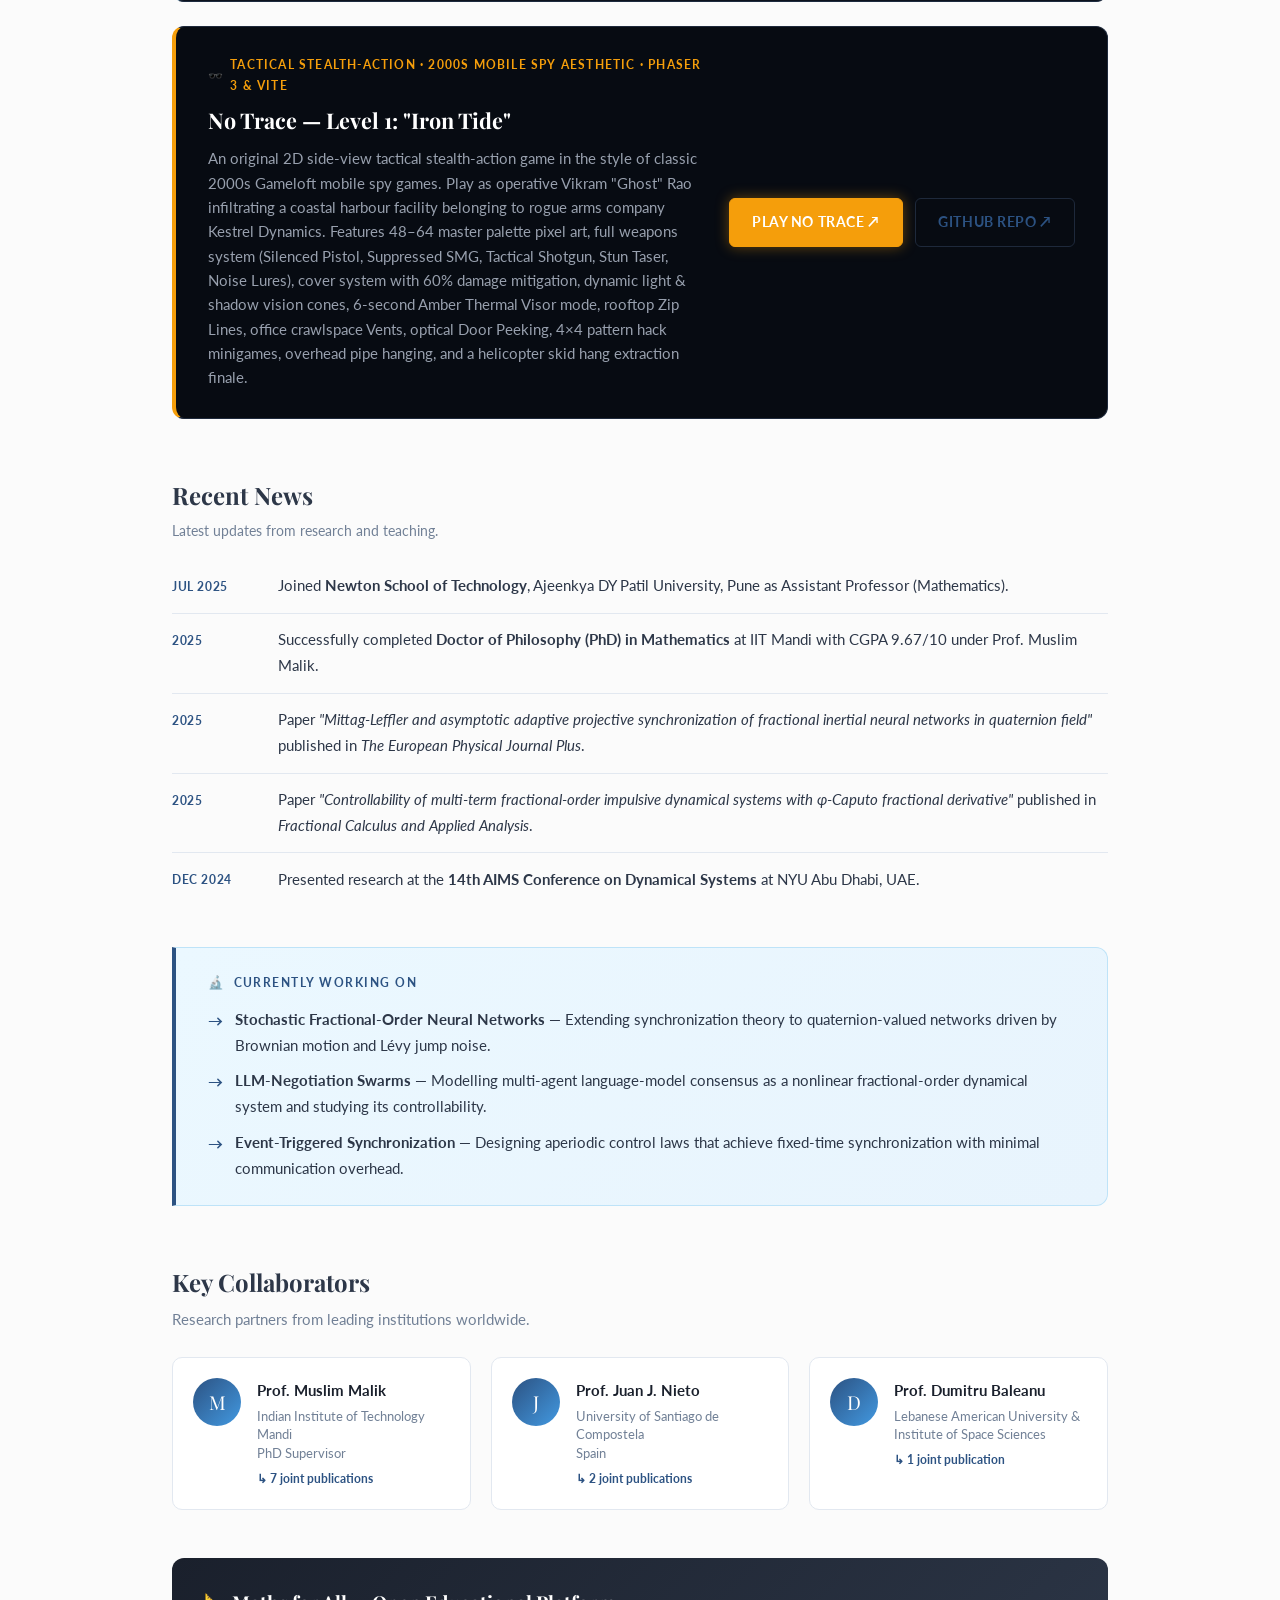
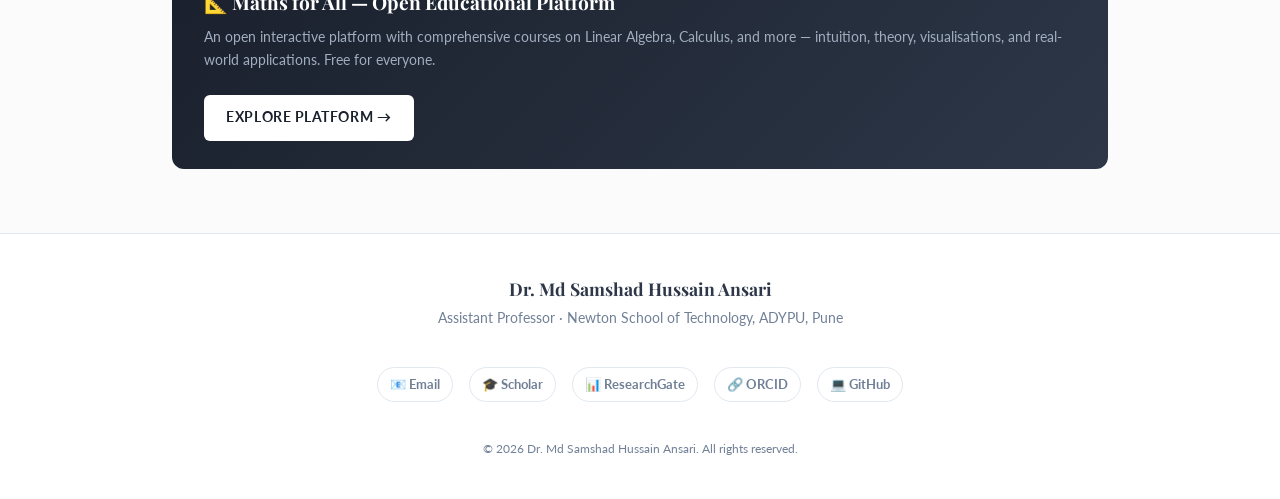
==== commit ba8ec6d1: "update: showcase No Trace (graphics overhaul & weapons system)" ====
--- a/index.html
+++ b/index.html
@@ -237,7 +237,7 @@
             <a href="https://mdsamhussain1996.github.io/graph-duel/" class="btn" style="background:#13212A;border-color:#1D5BD6;color:#7AA8FF;box-shadow:0 0 10px rgba(29,91,214,0.35);font-weight:700;" target="_blank" rel="noopener">📈 Graph Duel ↗</a>
             <a href="https://mdsamhussain1996.github.io/gatebreaker/" class="btn" style="background:#064E3B;border-color:#059669;color:#6EE7B7;box-shadow:0 0 10px rgba(16,185,129,0.35);font-weight:700;" target="_blank" rel="noopener">🗝️ Gatebreaker ↗</a>
             <a href="https://mdsamhussain1996.github.io/stormhammer/" class="btn" style="background:#0C1420;border-color:#7FD4FF;color:#7FD4FF;box-shadow:0 0 10px rgba(127,212,255,0.35);font-weight:700;" target="_blank" rel="noopener">⚡ Stormhammer ↗</a>
-            <a href="https://mdsamhussain1996.github.io/silent-descent/" class="btn" style="background:#070B12;border-color:#F59E0B;color:#F59E0B;box-shadow:0 0 10px rgba(245,158,11,0.35);font-weight:700;" target="_blank" rel="noopener">🕶️ Silent Descent ↗</a>
+            <a href="https://mdsamhussain1996.github.io/silent-descent/" class="btn" style="background:#070B12;border-color:#F59E0B;color:#F59E0B;box-shadow:0 0 10px rgba(245,158,11,0.35);font-weight:700;" target="_blank" rel="noopener">🕶️ No Trace ↗</a>
             <a href="https://scholar.google.com/citations?user=3b2jd4EAAAAJ&hl=en&oi=ao" class="btn btn-outline" target="_blank" rel="noopener">Google Scholar</a>
             <a href="https://www.researchgate.net/profile/Md-Samshad-Ansari?ev=hdr_xprf" class="btn btn-outline" target="_blank" rel="noopener">ResearchGate</a>
             <a href="CV_Md_Samshad.pdf" class="btn btn-outline" target="_blank" rel="noopener">Download CV</a>
@@ -380,22 +380,22 @@
       </div>
     </div>
 
-    <!-- ── FEATURED SOFTWARE BANNER: SILENT DESCENT ── -->
+    <!-- ── FEATURED SOFTWARE BANNER: NO TRACE ── -->
     <div style="margin-top:1.5rem;padding:1.75rem 2rem;background:#070B12;border:1px solid #1E293B;border-left:4px solid #F59E0B;border-radius:12px;display:flex;align-items:center;justify-content:space-between;gap:1.5rem;flex-wrap:wrap;color:#ECE6D6;">
       <div style="flex:1;min-width:280px;">
         <span style="font-size:0.75rem;font-weight:700;letter-spacing:0.1em;text-transform:uppercase;color:#F59E0B;display:inline-flex;align-items:center;gap:6px;">
           <span>🕶️</span> Tactical Stealth-Action · 2000s Mobile Spy Aesthetic · Phaser 3 &amp; Vite
         </span>
         <h3 style="font-family:var(--font-serif);font-size:1.35rem;margin:0.35rem 0 0.5rem;color:#FFFFFF;">
-          Silent Descent — Level 1: "Iron Tide"
+          No Trace — Level 1: "Iron Tide"
         </h3>
         <p style="font-size:0.95rem;color:#98A0AE;margin:0;line-height:1.6;max-width:68ch;">
-          An original 2D side-view tactical stealth-action game in the style of classic 2000s Gameloft mobile spy games. Play as operative Vikram "Ghost" Rao of the NIGHTFALL Unit infiltrating a coastal harbour facility belonging to rogue arms company Kestrel Dynamics. Features dynamic light &amp; shadow vision cones, 6-second Amber Thermal Visor mode, rooftop Zip Lines, office crawlspace Vents, optical Door Peeking, 4×4 pattern hack minigames, silenced pistol takedowns, overhead pipe hanging, and a helicopter skid hang extraction finale.
+          An original 2D side-view tactical stealth-action game in the style of classic 2000s Gameloft mobile spy games. Play as operative Vikram "Ghost" Rao infiltrating a coastal harbour facility belonging to rogue arms company Kestrel Dynamics. Features 48–64 master palette pixel art, full weapons system (Silenced Pistol, Suppressed SMG, Tactical Shotgun, Stun Taser, Noise Lures), cover system with 60% damage mitigation, dynamic light &amp; shadow vision cones, 6-second Amber Thermal Visor mode, rooftop Zip Lines, office crawlspace Vents, optical Door Peeking, 4×4 pattern hack minigames, overhead pipe hanging, and a helicopter skid hang extraction finale.
         </p>
       </div>
       <div style="display:flex;gap:0.75rem;flex-wrap:wrap;align-items:center;">
         <a href="https://mdsamhussain1996.github.io/silent-descent/" class="btn" target="_blank" rel="noopener" style="background:#F59E0B;border-color:#F59E0B;color:#070B12;font-weight:700;box-shadow:0 0 14px rgba(245,158,11,0.4);">
-          Play Silent Descent ↗
+          Play No Trace ↗
         </a>
         <a href="https://github.com/mdsamhussain1996/silent-descent" class="btn btn-outline" target="_blank" rel="noopener" style="color:#ECE6D6;border-color:#1E293B;">
           GitHub Repo ↗
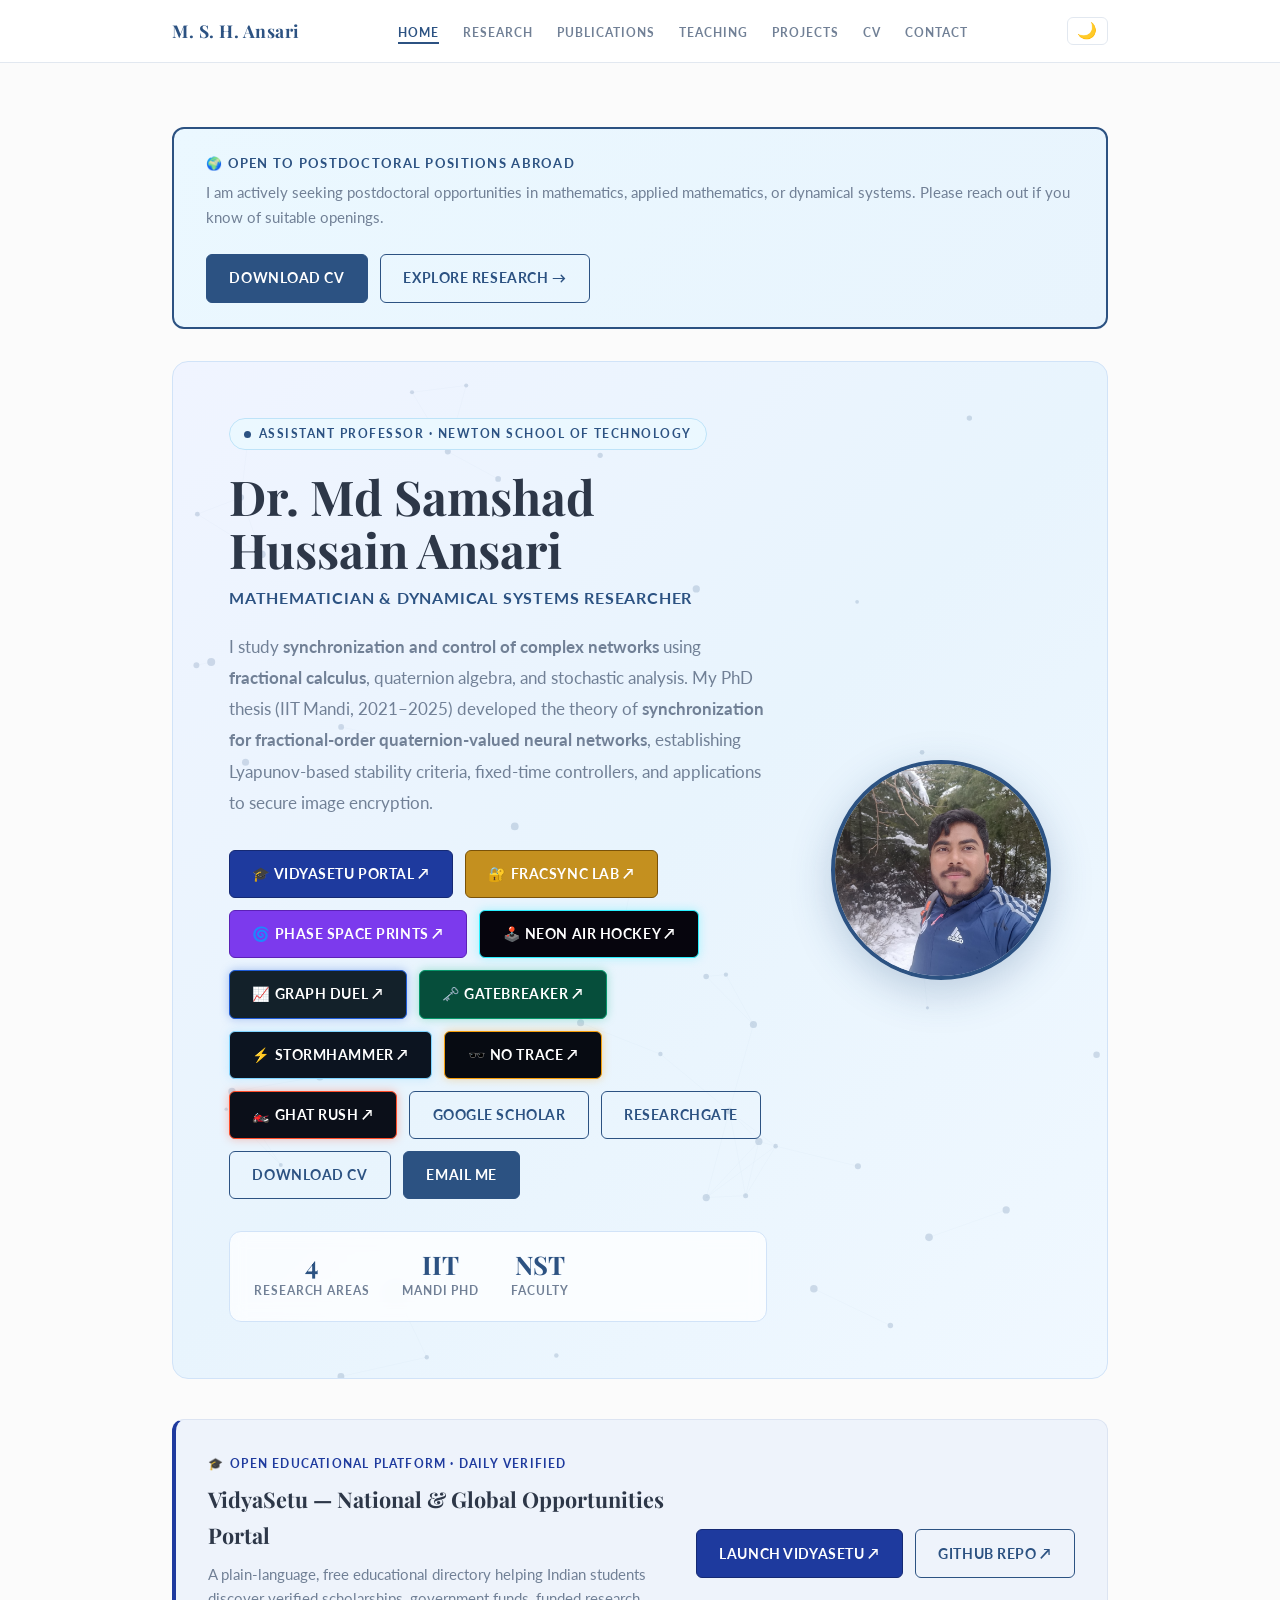
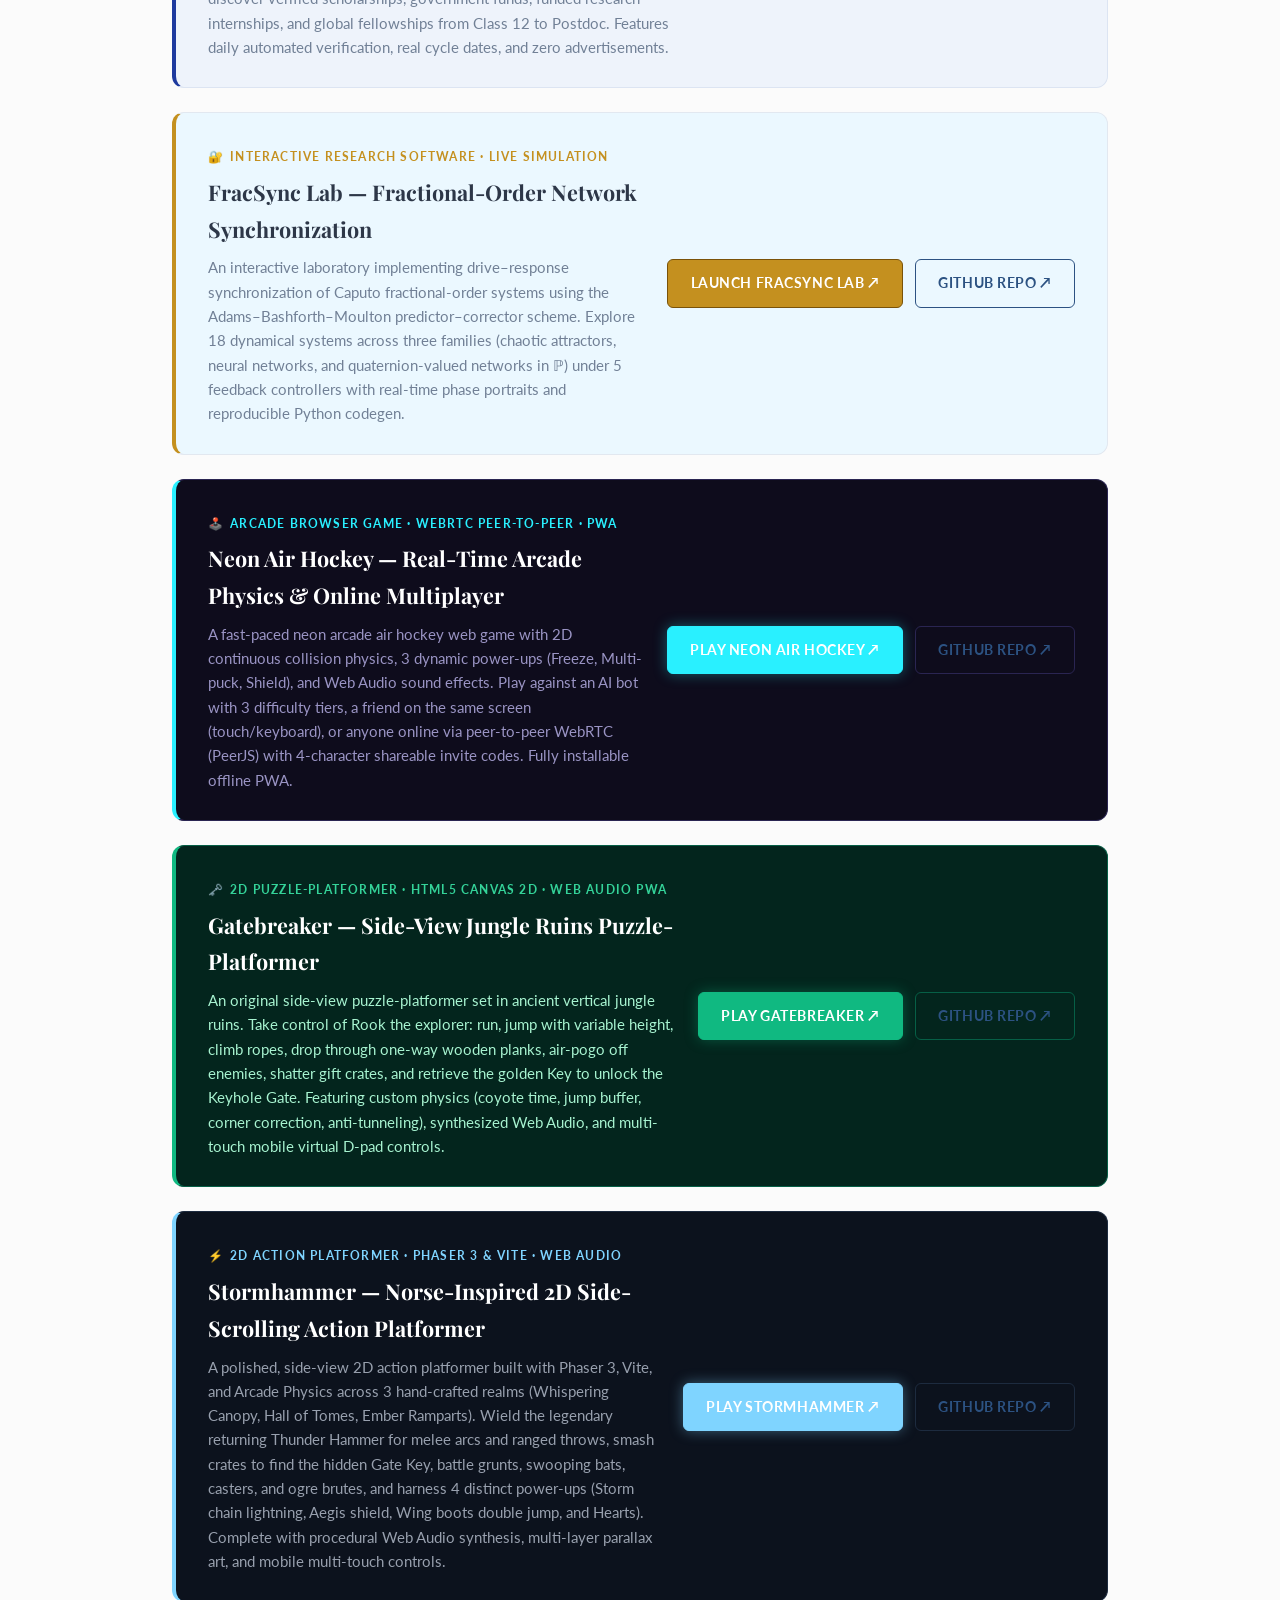
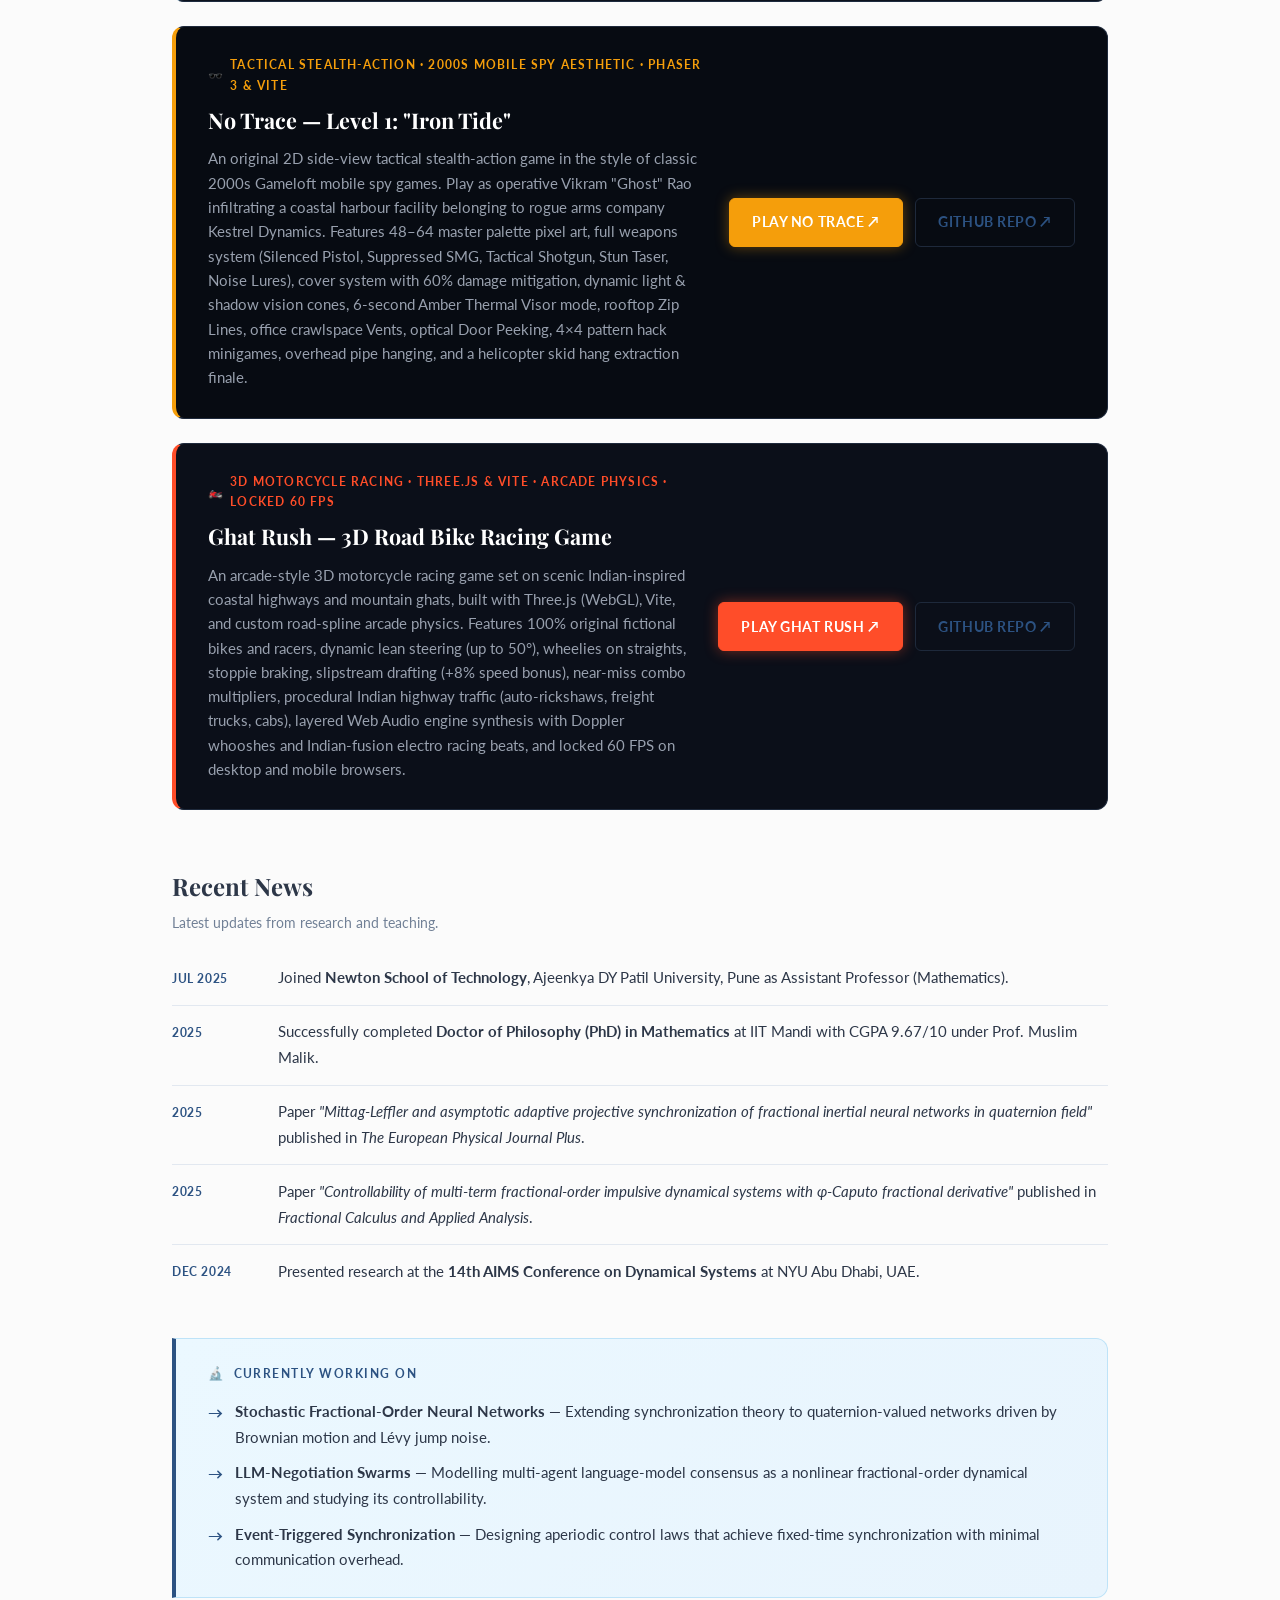
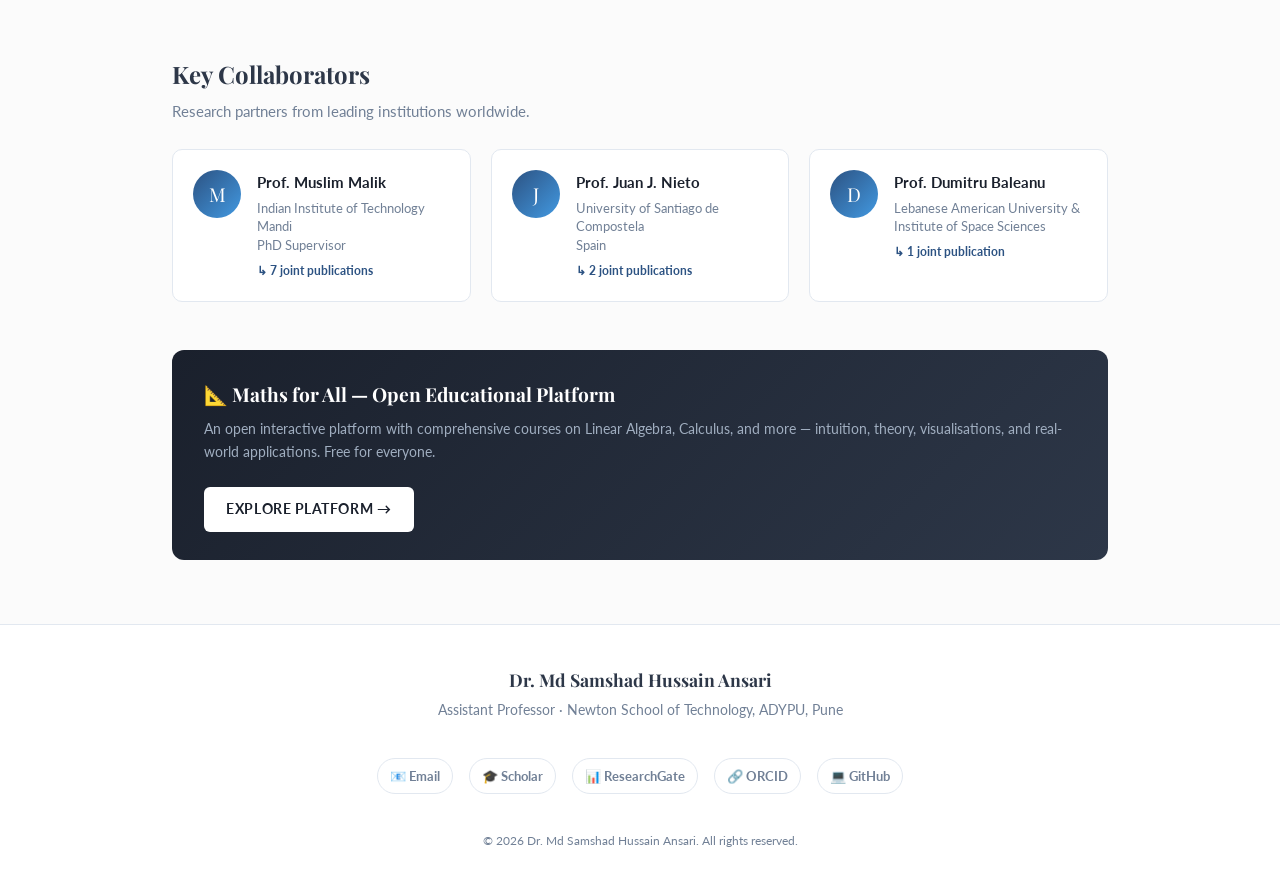
==== commit 9c3bfd7b: "feat: add Ghat Rush 3D motorcycle racing game to portfolio" ====
--- a/index.html
+++ b/index.html
@@ -238,6 +238,7 @@
             <a href="https://mdsamhussain1996.github.io/gatebreaker/" class="btn" style="background:#064E3B;border-color:#059669;color:#6EE7B7;box-shadow:0 0 10px rgba(16,185,129,0.35);font-weight:700;" target="_blank" rel="noopener">🗝️ Gatebreaker ↗</a>
             <a href="https://mdsamhussain1996.github.io/stormhammer/" class="btn" style="background:#0C1420;border-color:#7FD4FF;color:#7FD4FF;box-shadow:0 0 10px rgba(127,212,255,0.35);font-weight:700;" target="_blank" rel="noopener">⚡ Stormhammer ↗</a>
             <a href="https://mdsamhussain1996.github.io/silent-descent/" class="btn" style="background:#070B12;border-color:#F59E0B;color:#F59E0B;box-shadow:0 0 10px rgba(245,158,11,0.35);font-weight:700;" target="_blank" rel="noopener">🕶️ No Trace ↗</a>
+            <a href="https://mdsamhussain1996.github.io/ghat-rush/" class="btn" style="background:#0B0F19;border-color:#FF4D29;color:#FF4D29;box-shadow:0 0 10px rgba(255,77,41,0.35);font-weight:700;" target="_blank" rel="noopener">🏍️ Ghat Rush ↗</a>
             <a href="https://scholar.google.com/citations?user=3b2jd4EAAAAJ&hl=en&oi=ao" class="btn btn-outline" target="_blank" rel="noopener">Google Scholar</a>
             <a href="https://www.researchgate.net/profile/Md-Samshad-Ansari?ev=hdr_xprf" class="btn btn-outline" target="_blank" rel="noopener">ResearchGate</a>
             <a href="CV_Md_Samshad.pdf" class="btn btn-outline" target="_blank" rel="noopener">Download CV</a>
@@ -398,6 +399,29 @@
           Play No Trace ↗
         </a>
         <a href="https://github.com/mdsamhussain1996/silent-descent" class="btn btn-outline" target="_blank" rel="noopener" style="color:#ECE6D6;border-color:#1E293B;">
+          GitHub Repo ↗
+        </a>
+      </div>
+    </div>
+
+    <!-- ── FEATURED SOFTWARE BANNER: GHAT RUSH ── -->
+    <div style="margin-top:1.5rem;padding:1.75rem 2rem;background:#0B0F19;border:1px solid #1E293B;border-left:4px solid #FF4D29;border-radius:12px;display:flex;align-items:center;justify-content:space-between;gap:1.5rem;flex-wrap:wrap;color:#ECE6D6;">
+      <div style="flex:1;min-width:280px;">
+        <span style="font-size:0.75rem;font-weight:700;letter-spacing:0.1em;text-transform:uppercase;color:#FF4D29;display:inline-flex;align-items:center;gap:6px;">
+          <span>🏍️</span> 3D Motorcycle Racing · Three.js &amp; Vite · Arcade Physics · Locked 60 FPS
+        </span>
+        <h3 style="font-family:var(--font-serif);font-size:1.35rem;margin:0.35rem 0 0.5rem;color:#FFFFFF;">
+          Ghat Rush — 3D Road Bike Racing Game
+        </h3>
+        <p style="font-size:0.95rem;color:#98A0AE;margin:0;line-height:1.6;max-width:68ch;">
+          An arcade-style 3D motorcycle racing game set on scenic Indian-inspired coastal highways and mountain ghats, built with Three.js (WebGL), Vite, and custom road-spline arcade physics. Features 100% original fictional bikes and racers, dynamic lean steering (up to 50°), wheelies on straights, stoppie braking, slipstream drafting (+8% speed bonus), near-miss combo multipliers, procedural Indian highway traffic (auto-rickshaws, freight trucks, cabs), layered Web Audio engine synthesis with Doppler whooshes and Indian-fusion electro racing beats, and locked 60 FPS on desktop and mobile browsers.
+        </p>
+      </div>
+      <div style="display:flex;gap:0.75rem;flex-wrap:wrap;align-items:center;">
+        <a href="https://mdsamhussain1996.github.io/ghat-rush/" class="btn" target="_blank" rel="noopener" style="background:#FF4D29;border-color:#FF4D29;color:#FFFFFF;font-weight:700;box-shadow:0 0 14px rgba(255,77,41,0.45);">
+          Play Ghat Rush ↗
+        </a>
+        <a href="https://github.com/mdsamhussain1996/ghat-rush" class="btn btn-outline" target="_blank" rel="noopener" style="color:#ECE6D6;border-color:#1E293B;">
           GitHub Repo ↗
         </a>
       </div>
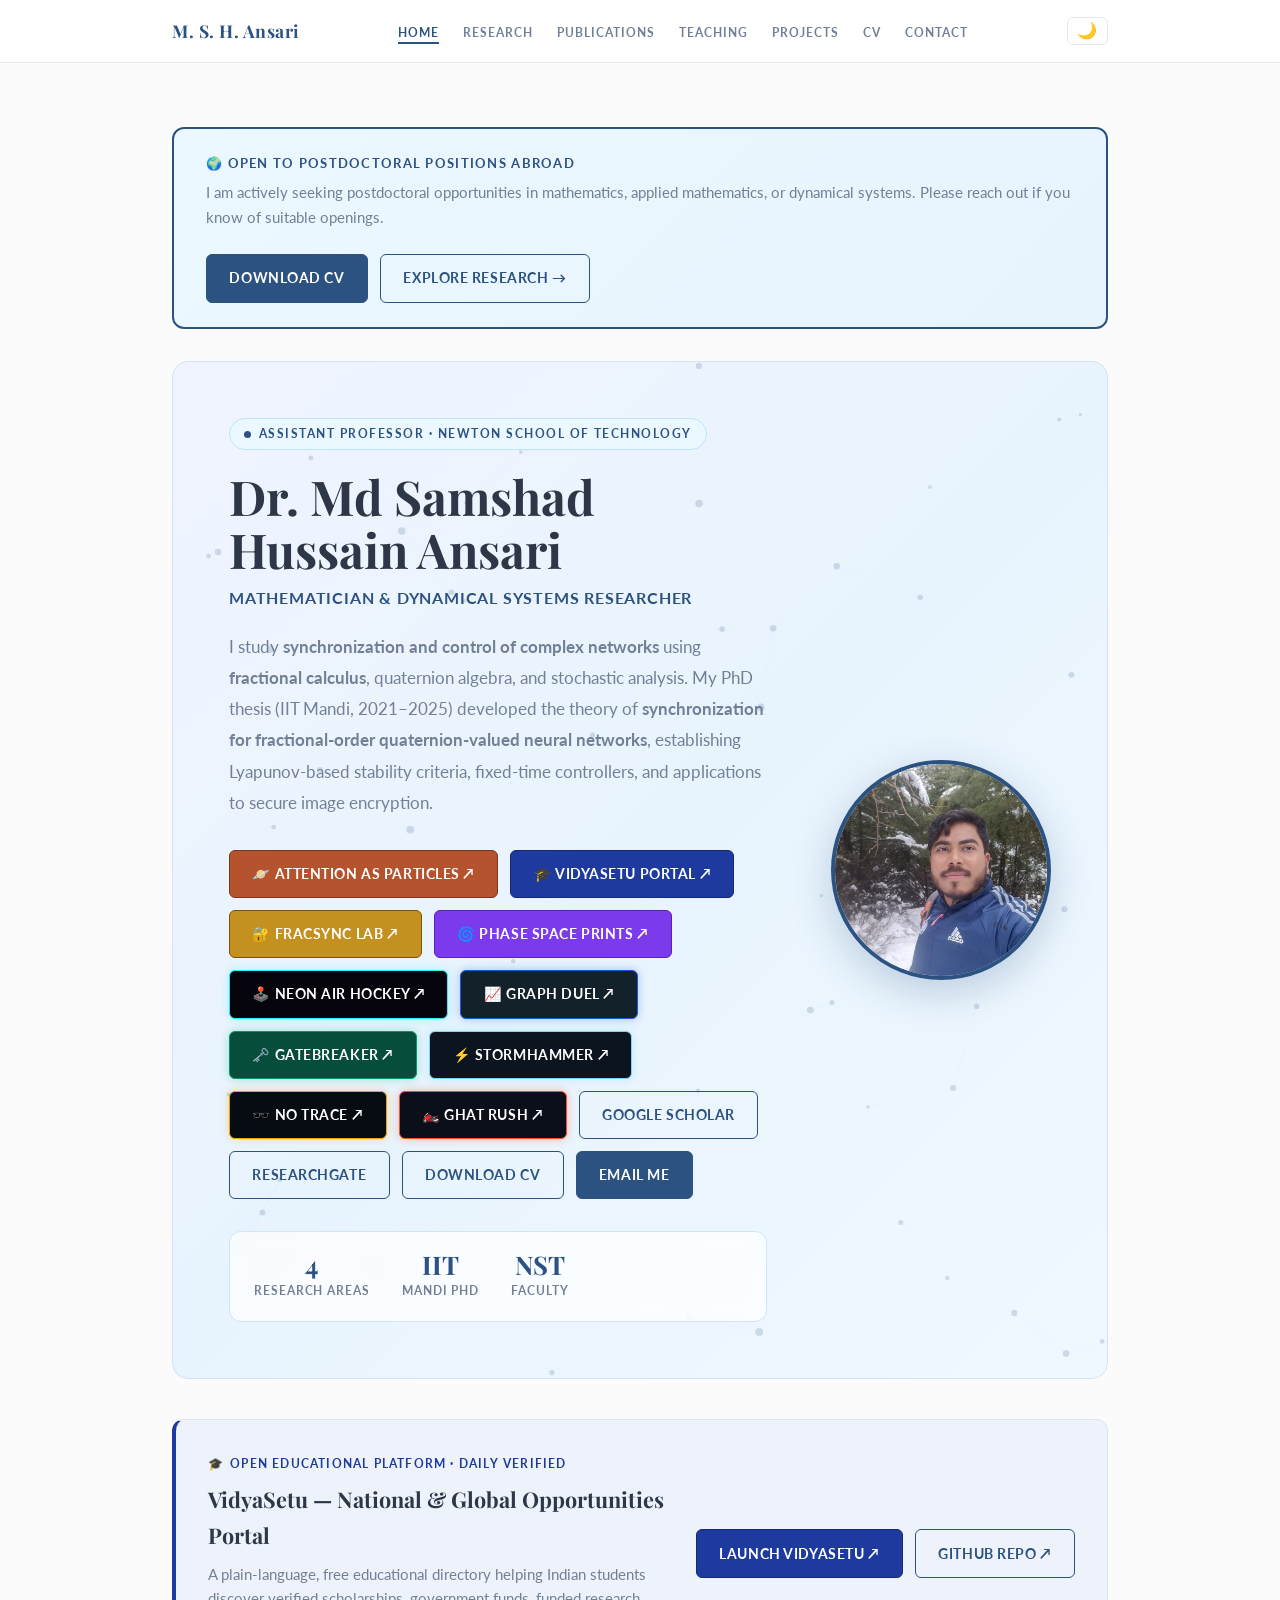
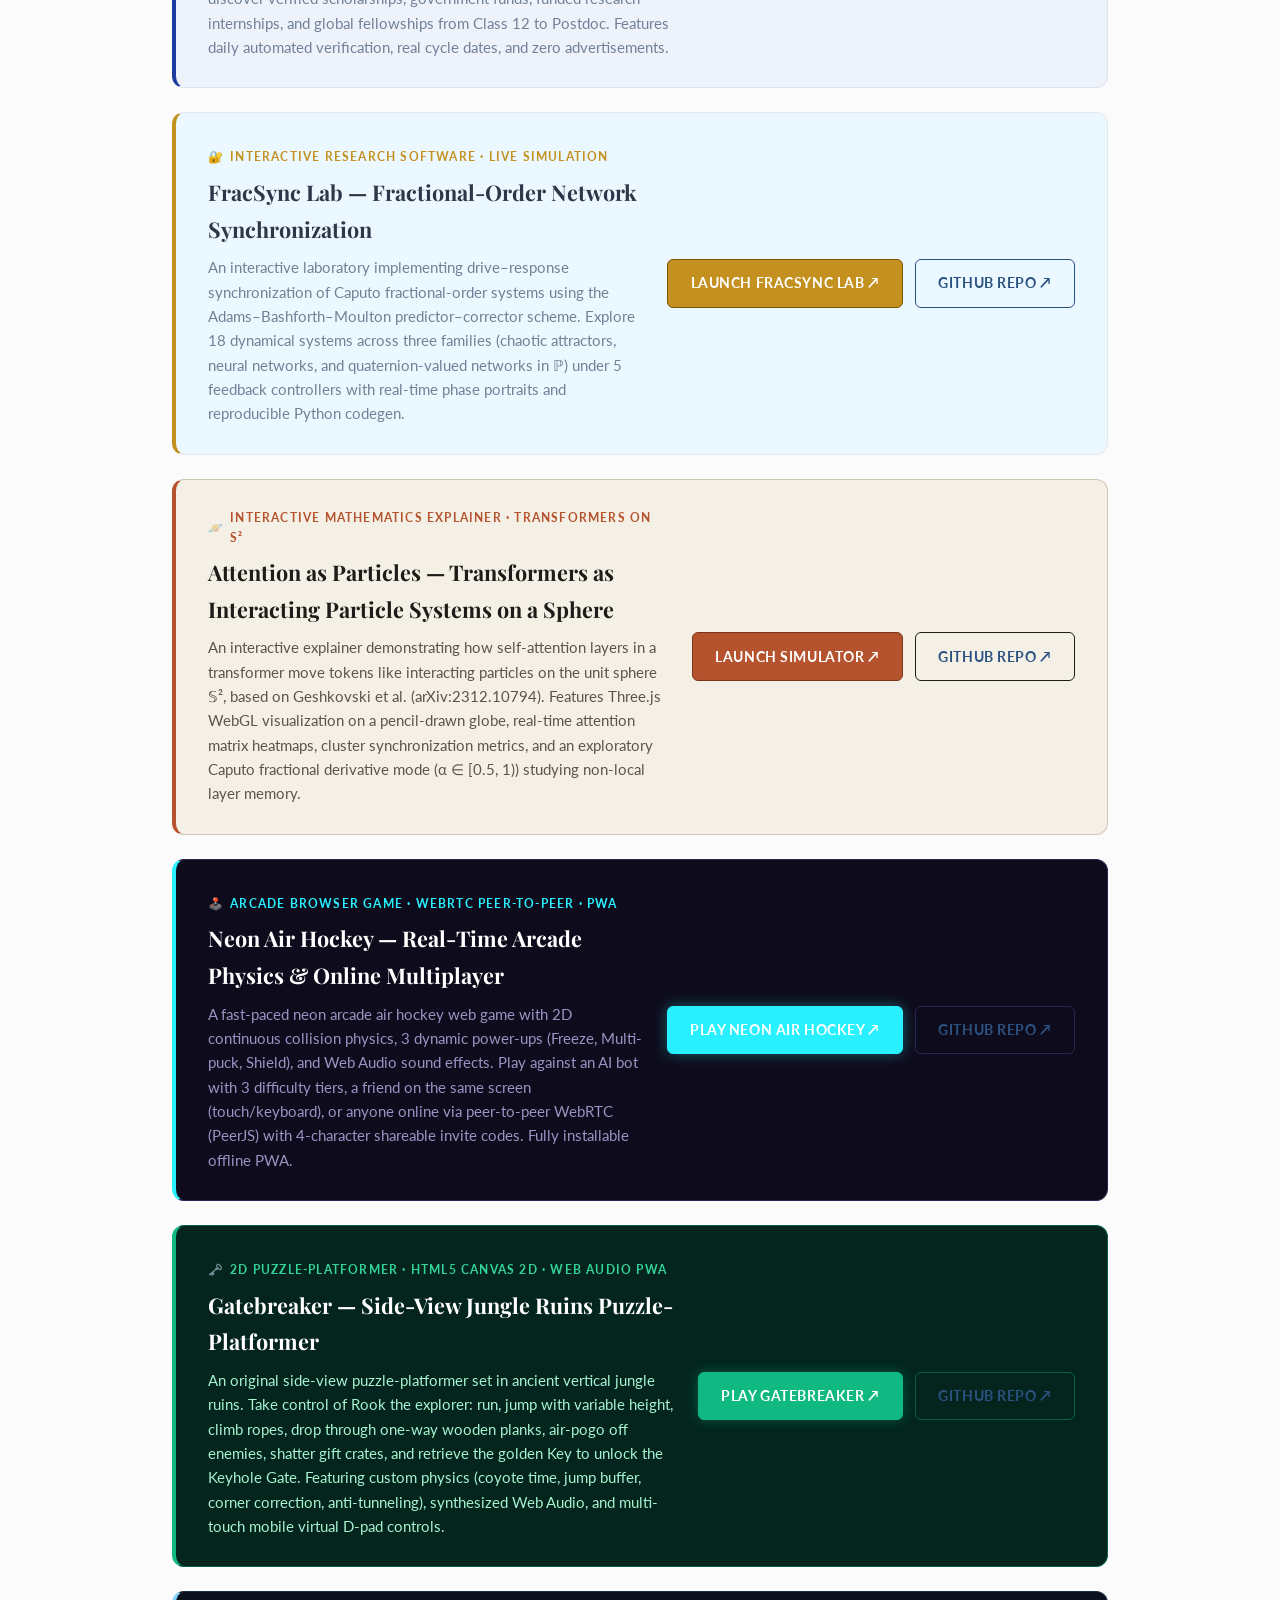
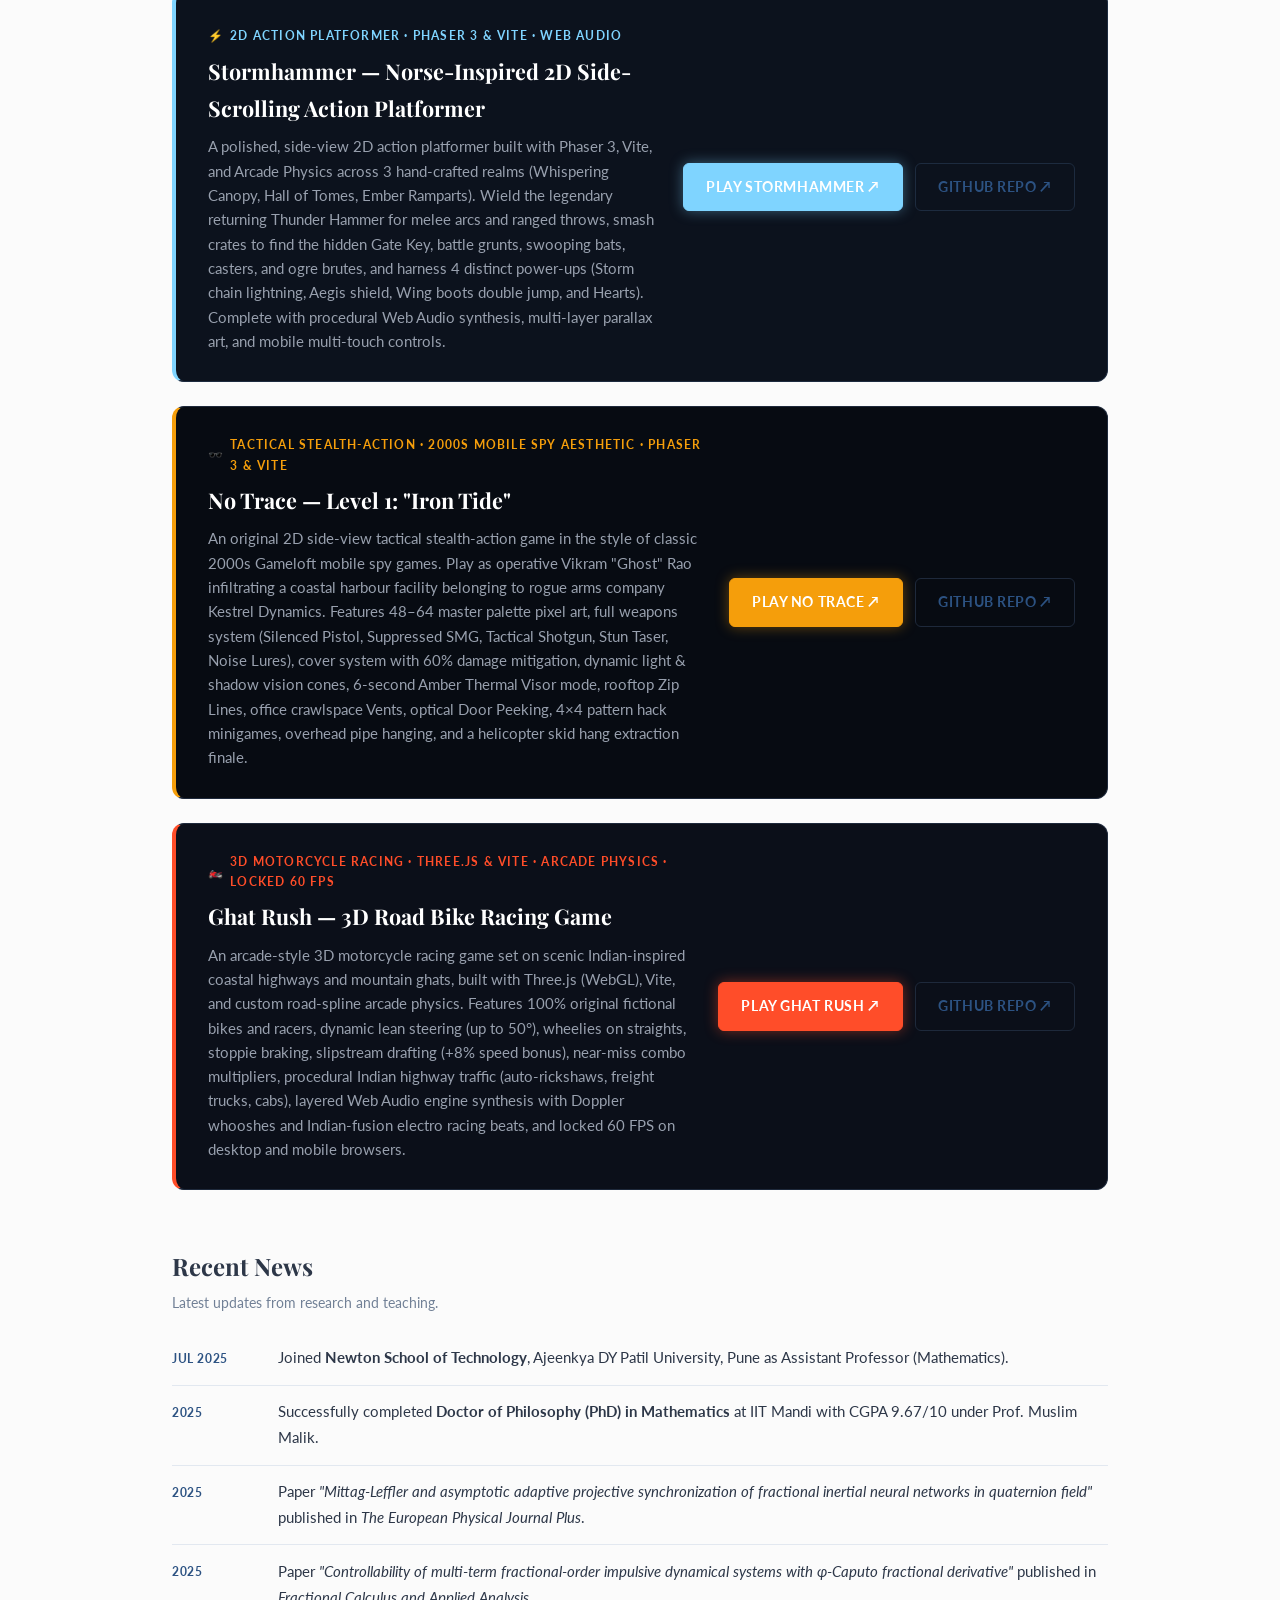
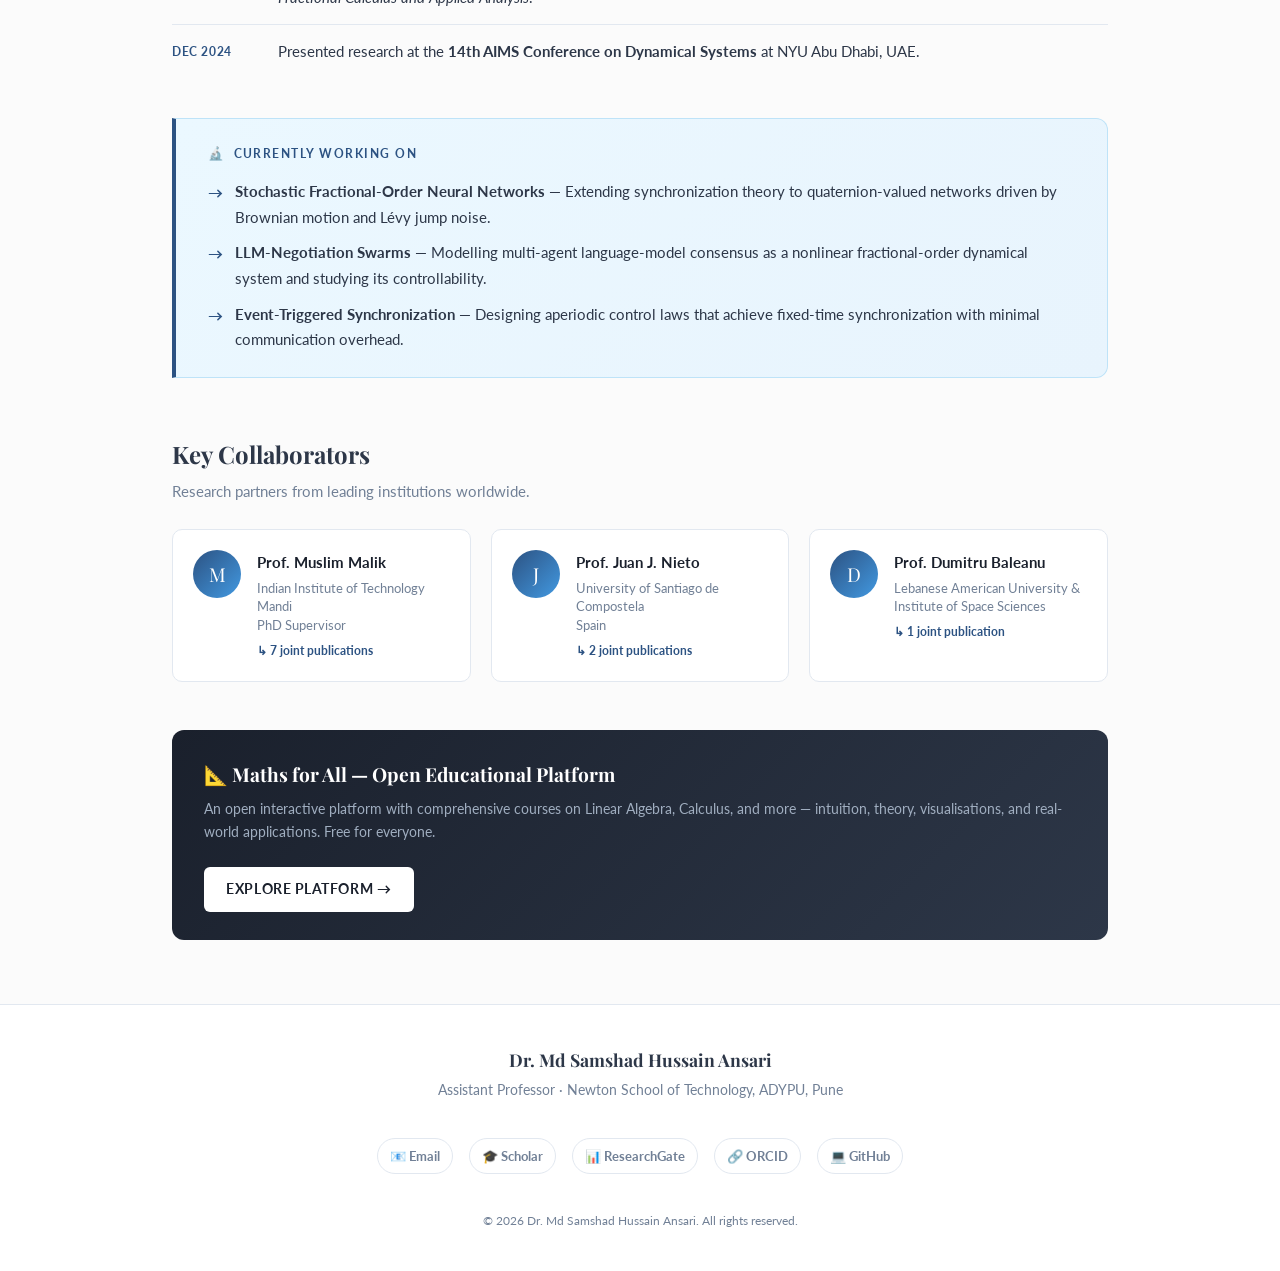
==== commit a64961f2: "Add Attention as Particles interactive explainer to portfolio" ====
--- a/index.html
+++ b/index.html
@@ -230,6 +230,7 @@
             to secure image encryption.
           </p>
           <div class="social-links">
+            <a href="https://mdsamhussain1996.github.io/attention-particles/" class="btn" style="background:#B5532E;border-color:#7A351B;color:#FFFFFF;font-weight:700;" target="_blank" rel="noopener">🪐 Attention as Particles ↗</a>
             <a href="https://mdsamhussain1996.github.io/vidyasetu-scholarship-portal/" class="btn" style="background:#1E3A9E;border-color:#152973;color:#FFFFFF;font-weight:700;" target="_blank" rel="noopener">🎓 VidyaSetu Portal ↗</a>
             <a href="https://mdsamhussain1996.github.io/fracsync-lab/" class="btn" style="background:#C4901F;border-color:#7A5208;color:#20160A;font-weight:700;" target="_blank" rel="noopener">🔐 FracSync Lab ↗</a>
             <a href="https://mdsamhussain1996.github.io/phase-space-prints/" class="btn" style="background:#7C3AED;border-color:#5B21B6;color:#FFFFFF;font-weight:700;" target="_blank" rel="noopener">🌀 Phase Space Prints ↗</a>
@@ -307,6 +308,29 @@
           Launch FracSync Lab ↗
         </a>
         <a href="https://github.com/mdsamhussain1996/fracsync-lab" class="btn btn-outline" target="_blank" rel="noopener">
+          GitHub Repo ↗
+        </a>
+      </div>
+    </div>
+
+    <!-- ── FEATURED SOFTWARE BANNER: ATTENTION AS PARTICLES ── -->
+    <div style="margin-top:1.5rem;padding:1.75rem 2rem;background:#F5F0E6;border:1px solid #CFC5B4;border-left:4px solid #B5532E;border-radius:12px;display:flex;align-items:center;justify-content:space-between;gap:1.5rem;flex-wrap:wrap;">
+      <div style="flex:1;min-width:280px;">
+        <span style="font-size:0.75rem;font-weight:700;letter-spacing:0.1em;text-transform:uppercase;color:#B5532E;display:inline-flex;align-items:center;gap:6px;">
+          <span>🪐</span> Interactive Mathematics Explainer · Transformers on S²
+        </span>
+        <h3 style="font-family:var(--font-serif);font-size:1.35rem;margin:0.35rem 0 0.5rem;color:#1E1B18;">
+          Attention as Particles — Transformers as Interacting Particle Systems on a Sphere
+        </h3>
+        <p style="font-size:0.95rem;color:#5B544C;margin:0;line-height:1.6;max-width:68ch;">
+          An interactive explainer demonstrating how self-attention layers in a transformer move tokens like interacting particles on the unit sphere &Sopf;², based on Geshkovski et al. (arXiv:2312.10794). Features Three.js WebGL visualization on a pencil-drawn globe, real-time attention matrix heatmaps, cluster synchronization metrics, and an exploratory Caputo fractional derivative mode (&alpha; &in; [0.5, 1)) studying non-local layer memory.
+        </p>
+      </div>
+      <div style="display:flex;gap:0.75rem;flex-wrap:wrap;align-items:center;">
+        <a href="https://mdsamhussain1996.github.io/attention-particles/" class="btn" target="_blank" rel="noopener" style="background:#B5532E;border-color:#7A351B;color:#FFFFFF;font-weight:700;">
+          Launch Simulator ↗
+        </a>
+        <a href="https://github.com/mdsamhussain1996/attention-particles" class="btn btn-outline" target="_blank" rel="noopener" style="border-color:#1E1B18;color:#1E1B18;">
           GitHub Repo ↗
         </a>
       </div>
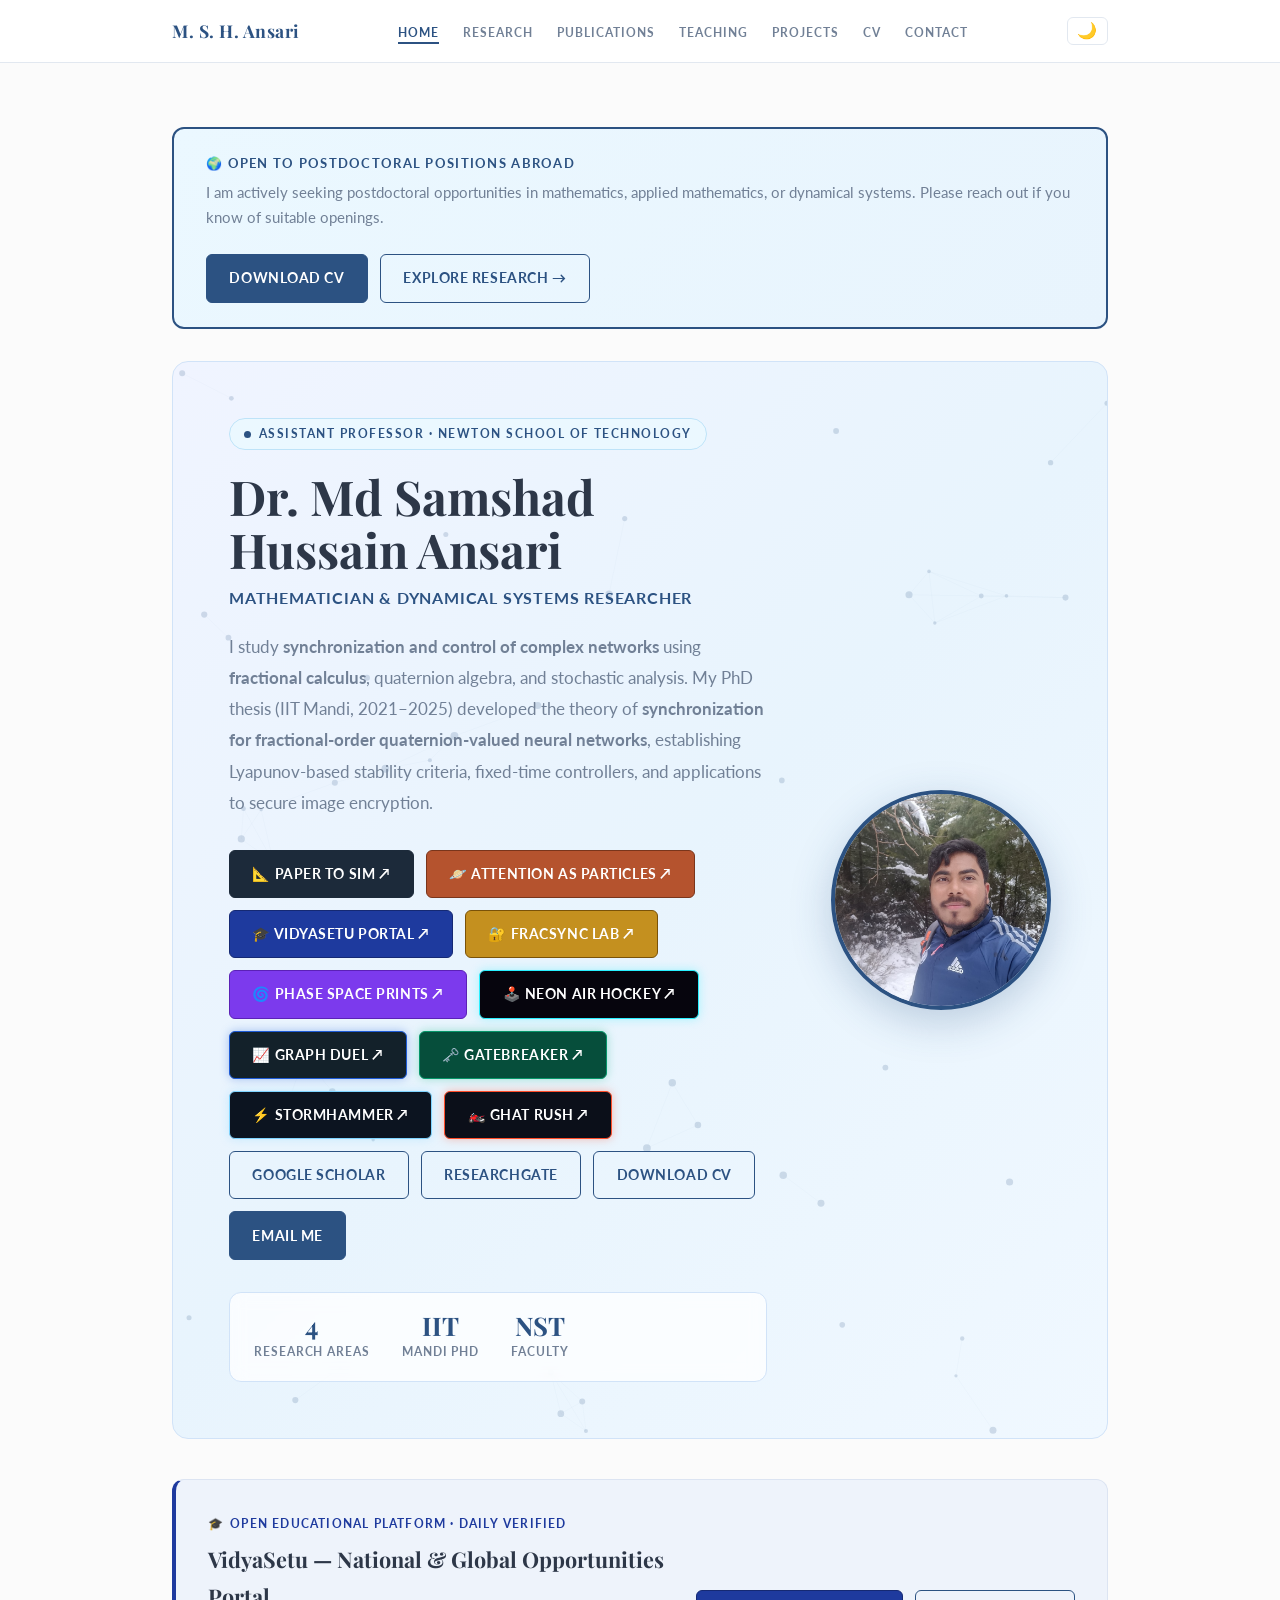
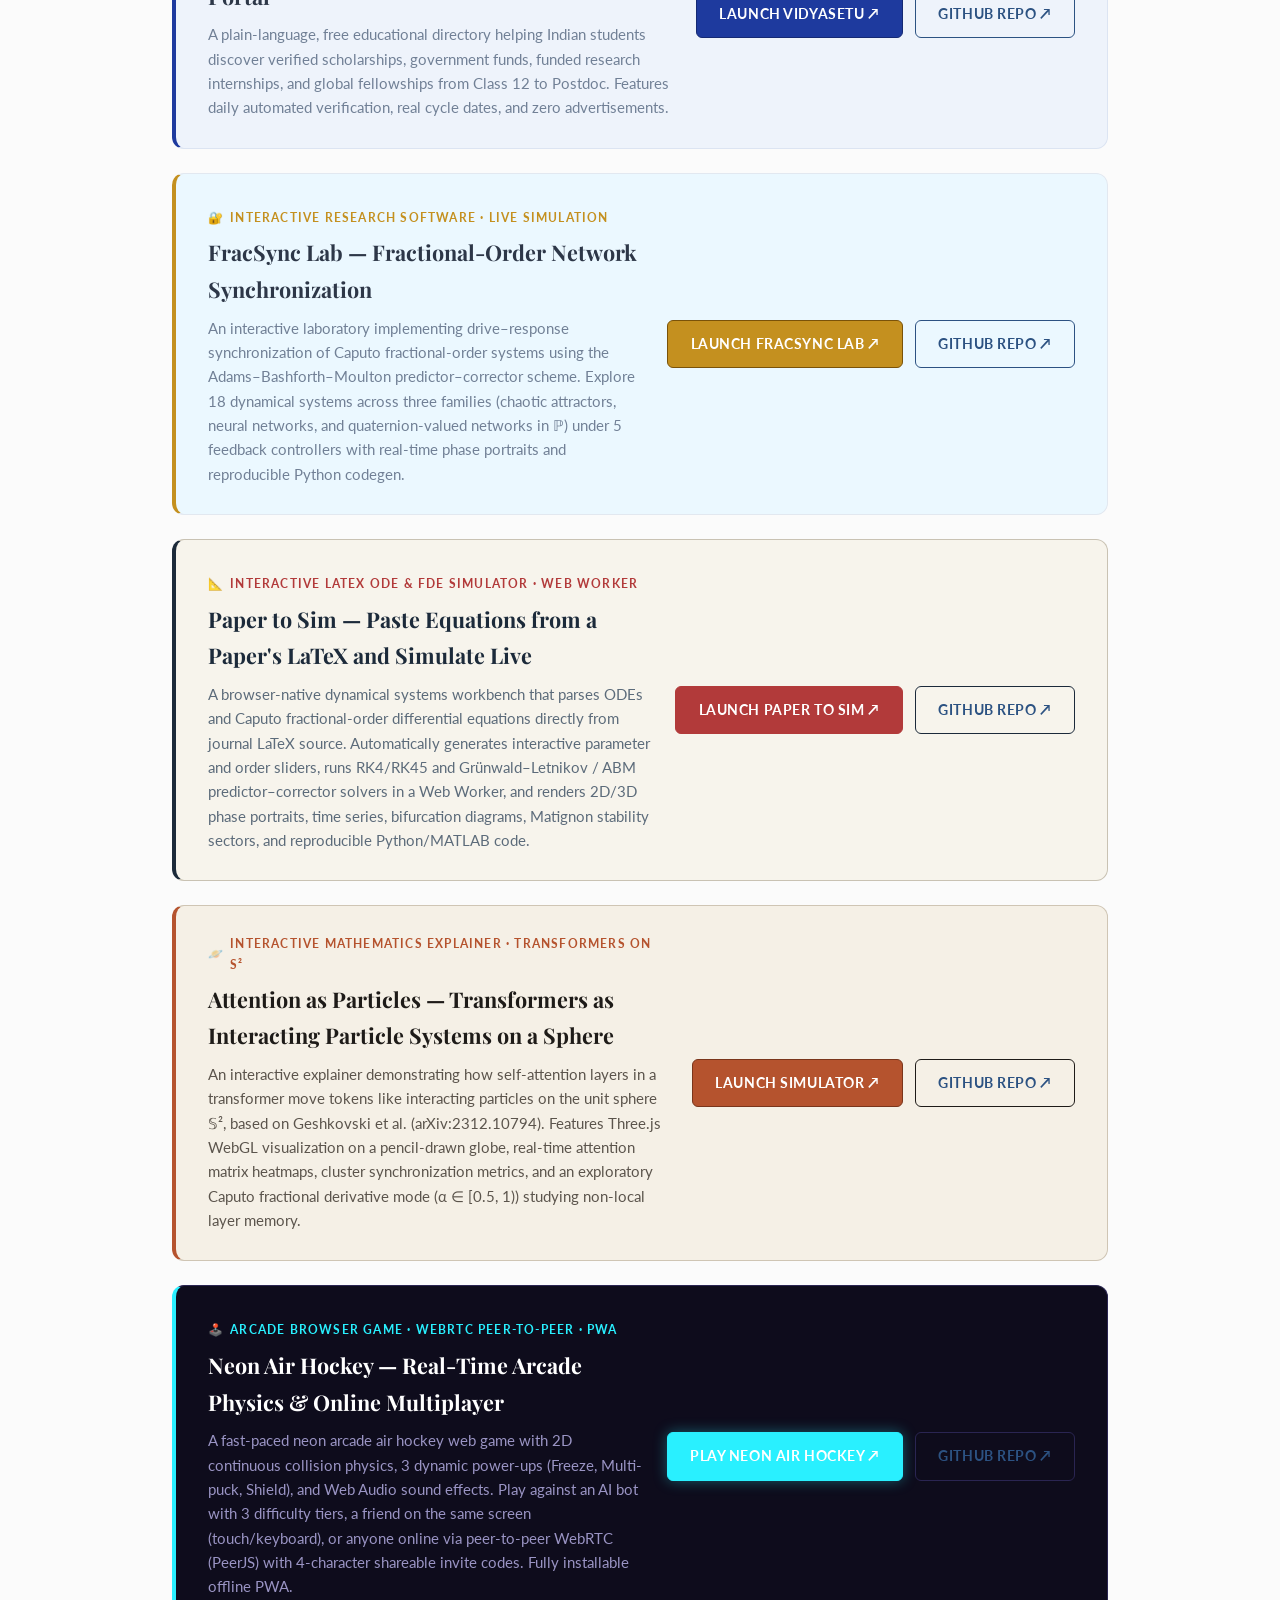
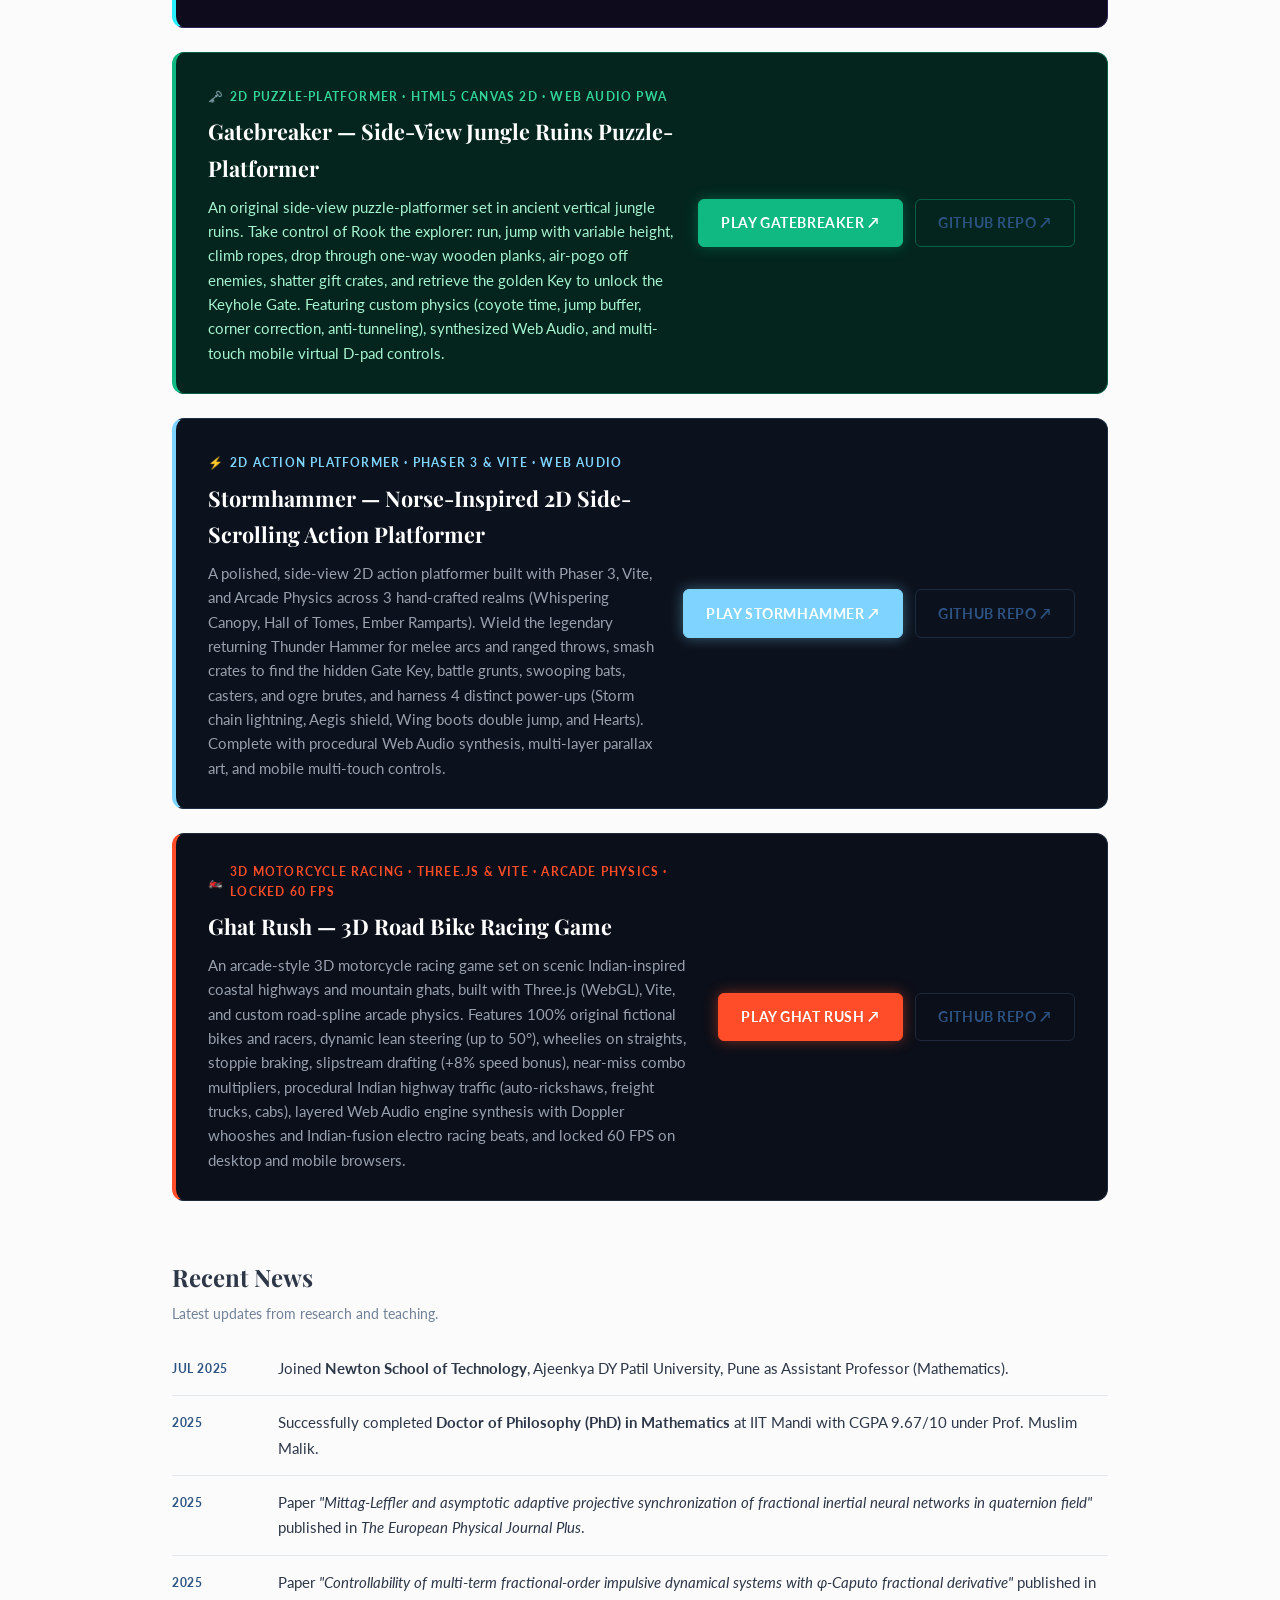
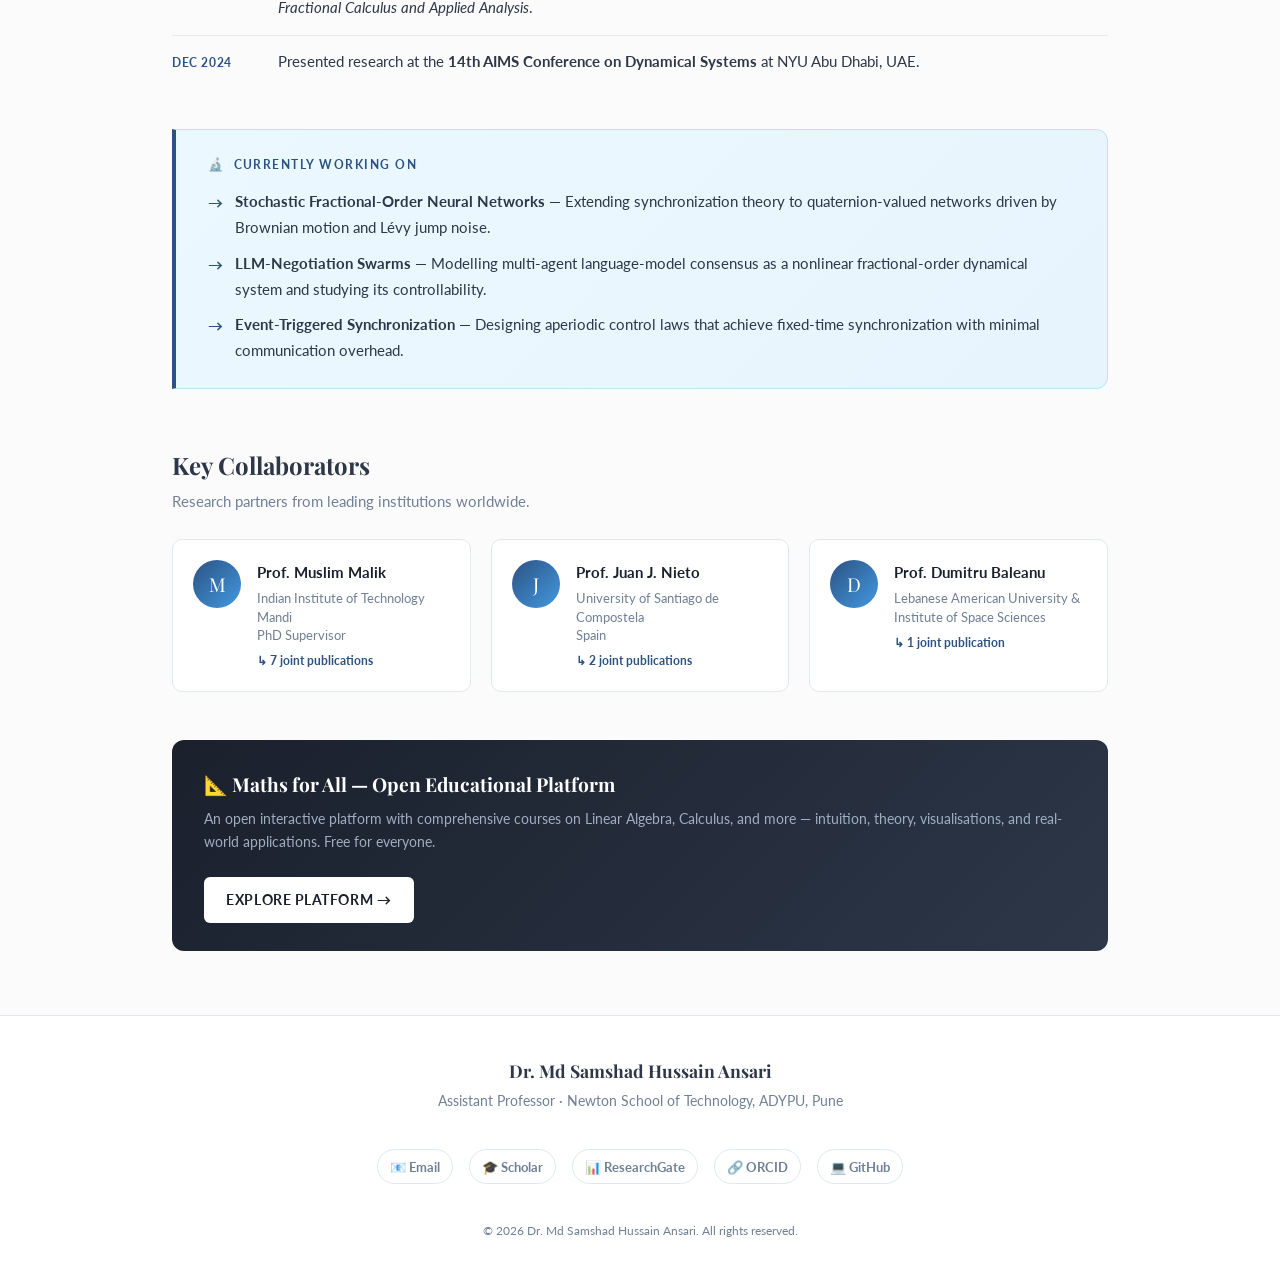
==== commit e413fb38: "Add Paper to Sim and remove silent-descent (No Trace) from portfolio" ====
--- a/index.html
+++ b/index.html
@@ -230,6 +230,7 @@
             to secure image encryption.
           </p>
           <div class="social-links">
+            <a href="https://mdsamhussain1996.github.io/paper-to-sim/" class="btn" style="background:#1C2A3A;border-color:#1C2A3A;color:#F7F4EC;font-weight:700;" target="_blank" rel="noopener">📐 Paper to Sim ↗</a>
             <a href="https://mdsamhussain1996.github.io/attention-particles/" class="btn" style="background:#B5532E;border-color:#7A351B;color:#FFFFFF;font-weight:700;" target="_blank" rel="noopener">🪐 Attention as Particles ↗</a>
             <a href="https://mdsamhussain1996.github.io/vidyasetu-scholarship-portal/" class="btn" style="background:#1E3A9E;border-color:#152973;color:#FFFFFF;font-weight:700;" target="_blank" rel="noopener">🎓 VidyaSetu Portal ↗</a>
             <a href="https://mdsamhussain1996.github.io/fracsync-lab/" class="btn" style="background:#C4901F;border-color:#7A5208;color:#20160A;font-weight:700;" target="_blank" rel="noopener">🔐 FracSync Lab ↗</a>
@@ -238,7 +239,6 @@
             <a href="https://mdsamhussain1996.github.io/graph-duel/" class="btn" style="background:#13212A;border-color:#1D5BD6;color:#7AA8FF;box-shadow:0 0 10px rgba(29,91,214,0.35);font-weight:700;" target="_blank" rel="noopener">📈 Graph Duel ↗</a>
             <a href="https://mdsamhussain1996.github.io/gatebreaker/" class="btn" style="background:#064E3B;border-color:#059669;color:#6EE7B7;box-shadow:0 0 10px rgba(16,185,129,0.35);font-weight:700;" target="_blank" rel="noopener">🗝️ Gatebreaker ↗</a>
             <a href="https://mdsamhussain1996.github.io/stormhammer/" class="btn" style="background:#0C1420;border-color:#7FD4FF;color:#7FD4FF;box-shadow:0 0 10px rgba(127,212,255,0.35);font-weight:700;" target="_blank" rel="noopener">⚡ Stormhammer ↗</a>
-            <a href="https://mdsamhussain1996.github.io/silent-descent/" class="btn" style="background:#070B12;border-color:#F59E0B;color:#F59E0B;box-shadow:0 0 10px rgba(245,158,11,0.35);font-weight:700;" target="_blank" rel="noopener">🕶️ No Trace ↗</a>
             <a href="https://mdsamhussain1996.github.io/ghat-rush/" class="btn" style="background:#0B0F19;border-color:#FF4D29;color:#FF4D29;box-shadow:0 0 10px rgba(255,77,41,0.35);font-weight:700;" target="_blank" rel="noopener">🏍️ Ghat Rush ↗</a>
             <a href="https://scholar.google.com/citations?user=3b2jd4EAAAAJ&hl=en&oi=ao" class="btn btn-outline" target="_blank" rel="noopener">Google Scholar</a>
             <a href="https://www.researchgate.net/profile/Md-Samshad-Ansari?ev=hdr_xprf" class="btn btn-outline" target="_blank" rel="noopener">ResearchGate</a>
@@ -313,6 +313,29 @@
       </div>
     </div>
 
+    <!-- ── FEATURED SOFTWARE BANNER: PAPER TO SIM ── -->
+    <div style="margin-top:1.5rem;padding:1.75rem 2rem;background:#F7F4EC;border:1px solid #C9C2B3;border-left:4px solid #1C2A3A;border-radius:12px;display:flex;align-items:center;justify-content:space-between;gap:1.5rem;flex-wrap:wrap;">
+      <div style="flex:1;min-width:280px;">
+        <span style="font-size:0.75rem;font-weight:700;letter-spacing:0.1em;text-transform:uppercase;color:#B23A3A;display:inline-flex;align-items:center;gap:6px;">
+          <span>📐</span> Interactive LaTeX ODE &amp; FDE Simulator · Web Worker
+        </span>
+        <h3 style="font-family:var(--font-serif);font-size:1.35rem;margin:0.35rem 0 0.5rem;color:#1C2A3A;">
+          Paper to Sim — Paste Equations from a Paper's LaTeX and Simulate Live
+        </h3>
+        <p style="font-size:0.95rem;color:#5C6B7A;margin:0;line-height:1.6;max-width:68ch;">
+          A browser-native dynamical systems workbench that parses ODEs and Caputo fractional-order differential equations directly from journal LaTeX source. Automatically generates interactive parameter and order sliders, runs RK4/RK45 and Grünwald–Letnikov / ABM predictor–corrector solvers in a Web Worker, and renders 2D/3D phase portraits, time series, bifurcation diagrams, Matignon stability sectors, and reproducible Python/MATLAB code.
+        </p>
+      </div>
+      <div style="display:flex;gap:0.75rem;flex-wrap:wrap;align-items:center;">
+        <a href="https://mdsamhussain1996.github.io/paper-to-sim/" class="btn" target="_blank" rel="noopener" style="background:#B23A3A;border-color:#B23A3A;color:#F7F4EC;font-weight:700;">
+          Launch Paper to Sim ↗
+        </a>
+        <a href="https://github.com/mdsamhussain1996/paper-to-sim" class="btn btn-outline" target="_blank" rel="noopener" style="border-color:#1C2A3A;color:#1C2A3A;">
+          GitHub Repo ↗
+        </a>
+      </div>
+    </div>
+
     <!-- ── FEATURED SOFTWARE BANNER: ATTENTION AS PARTICLES ── -->
     <div style="margin-top:1.5rem;padding:1.75rem 2rem;background:#F5F0E6;border:1px solid #CFC5B4;border-left:4px solid #B5532E;border-radius:12px;display:flex;align-items:center;justify-content:space-between;gap:1.5rem;flex-wrap:wrap;">
       <div style="flex:1;min-width:280px;">
@@ -400,29 +423,6 @@
           Play Stormhammer ↗
         </a>
         <a href="https://github.com/mdsamhussain1996/stormhammer" class="btn btn-outline" target="_blank" rel="noopener" style="color:#ECE6D6;border-color:#1D2B3F;">
-          GitHub Repo ↗
-        </a>
-      </div>
-    </div>
-
-    <!-- ── FEATURED SOFTWARE BANNER: NO TRACE ── -->
-    <div style="margin-top:1.5rem;padding:1.75rem 2rem;background:#070B12;border:1px solid #1E293B;border-left:4px solid #F59E0B;border-radius:12px;display:flex;align-items:center;justify-content:space-between;gap:1.5rem;flex-wrap:wrap;color:#ECE6D6;">
-      <div style="flex:1;min-width:280px;">
-        <span style="font-size:0.75rem;font-weight:700;letter-spacing:0.1em;text-transform:uppercase;color:#F59E0B;display:inline-flex;align-items:center;gap:6px;">
-          <span>🕶️</span> Tactical Stealth-Action · 2000s Mobile Spy Aesthetic · Phaser 3 &amp; Vite
-        </span>
-        <h3 style="font-family:var(--font-serif);font-size:1.35rem;margin:0.35rem 0 0.5rem;color:#FFFFFF;">
-          No Trace — Level 1: "Iron Tide"
-        </h3>
-        <p style="font-size:0.95rem;color:#98A0AE;margin:0;line-height:1.6;max-width:68ch;">
-          An original 2D side-view tactical stealth-action game in the style of classic 2000s Gameloft mobile spy games. Play as operative Vikram "Ghost" Rao infiltrating a coastal harbour facility belonging to rogue arms company Kestrel Dynamics. Features 48–64 master palette pixel art, full weapons system (Silenced Pistol, Suppressed SMG, Tactical Shotgun, Stun Taser, Noise Lures), cover system with 60% damage mitigation, dynamic light &amp; shadow vision cones, 6-second Amber Thermal Visor mode, rooftop Zip Lines, office crawlspace Vents, optical Door Peeking, 4×4 pattern hack minigames, overhead pipe hanging, and a helicopter skid hang extraction finale.
-        </p>
-      </div>
-      <div style="display:flex;gap:0.75rem;flex-wrap:wrap;align-items:center;">
-        <a href="https://mdsamhussain1996.github.io/silent-descent/" class="btn" target="_blank" rel="noopener" style="background:#F59E0B;border-color:#F59E0B;color:#070B12;font-weight:700;box-shadow:0 0 14px rgba(245,158,11,0.4);">
-          Play No Trace ↗
-        </a>
-        <a href="https://github.com/mdsamhussain1996/silent-descent" class="btn btn-outline" target="_blank" rel="noopener" style="color:#ECE6D6;border-color:#1E293B;">
           GitHub Repo ↗
         </a>
       </div>
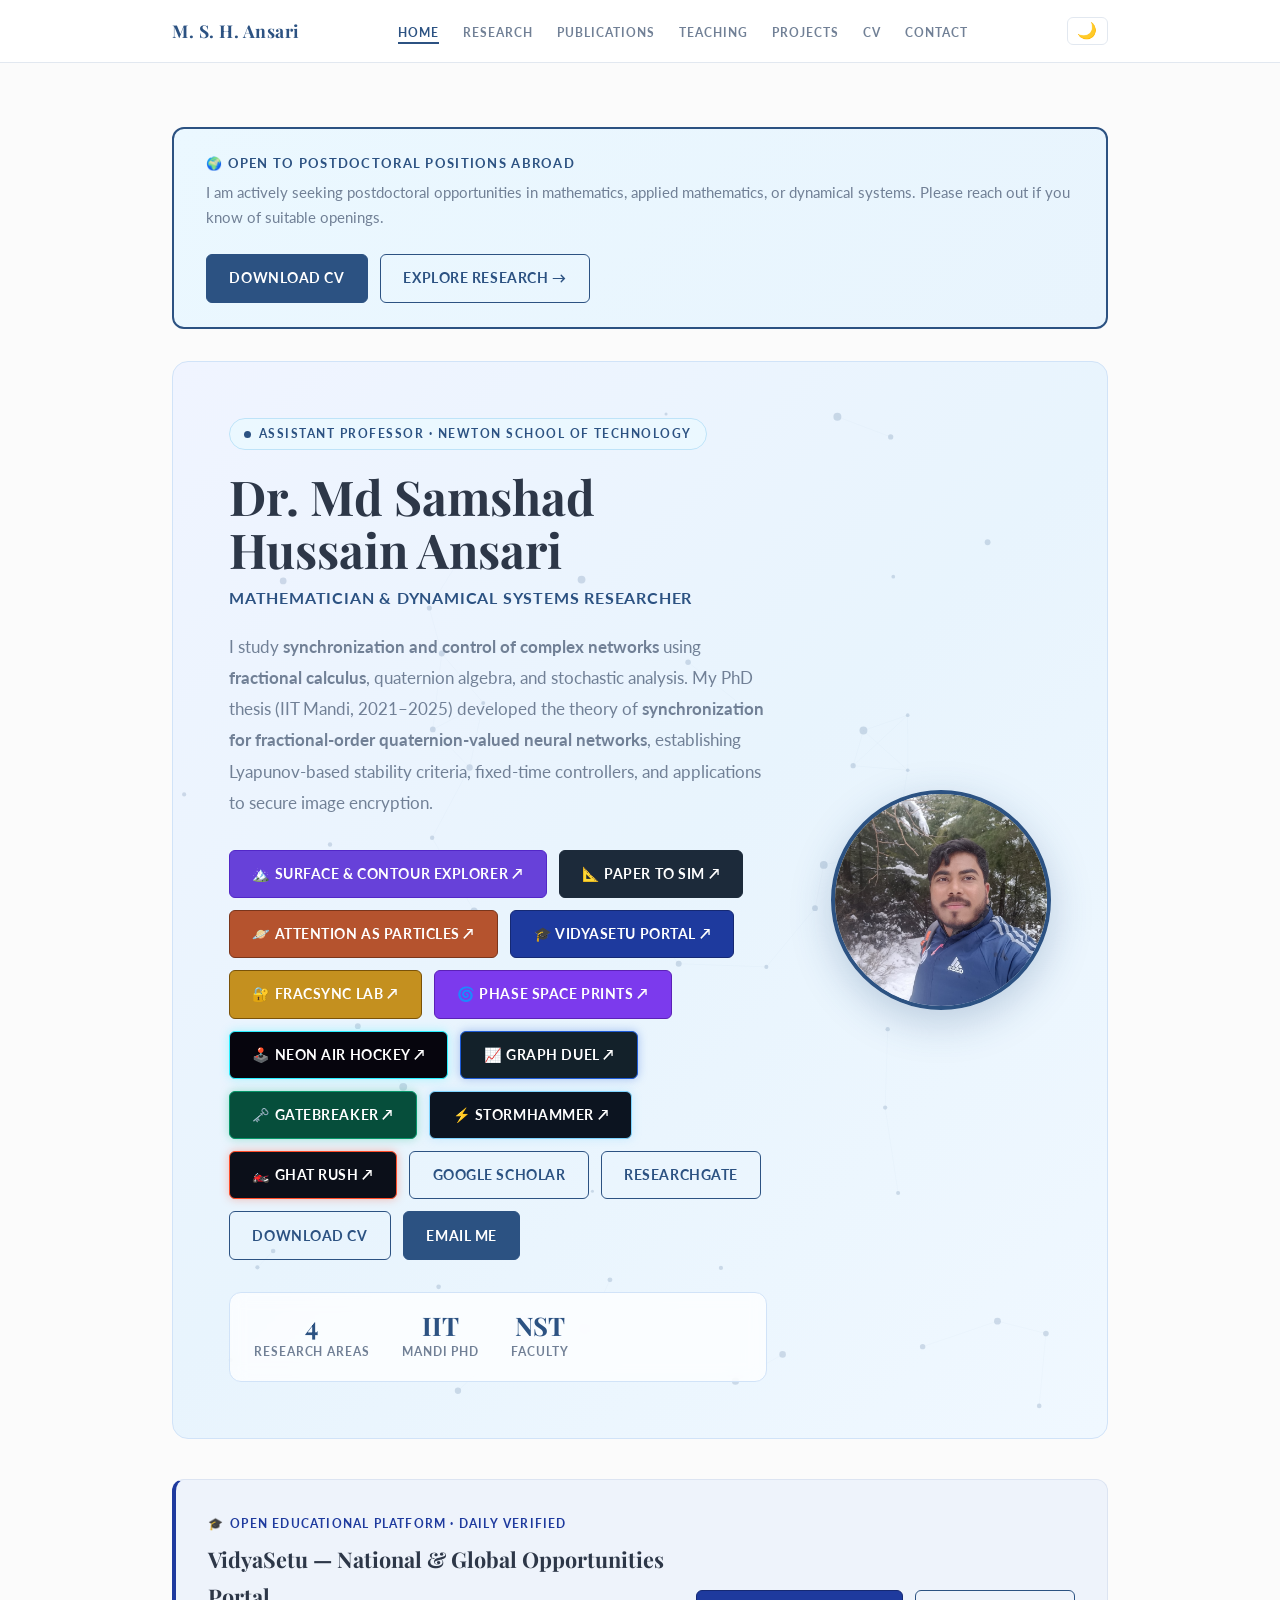
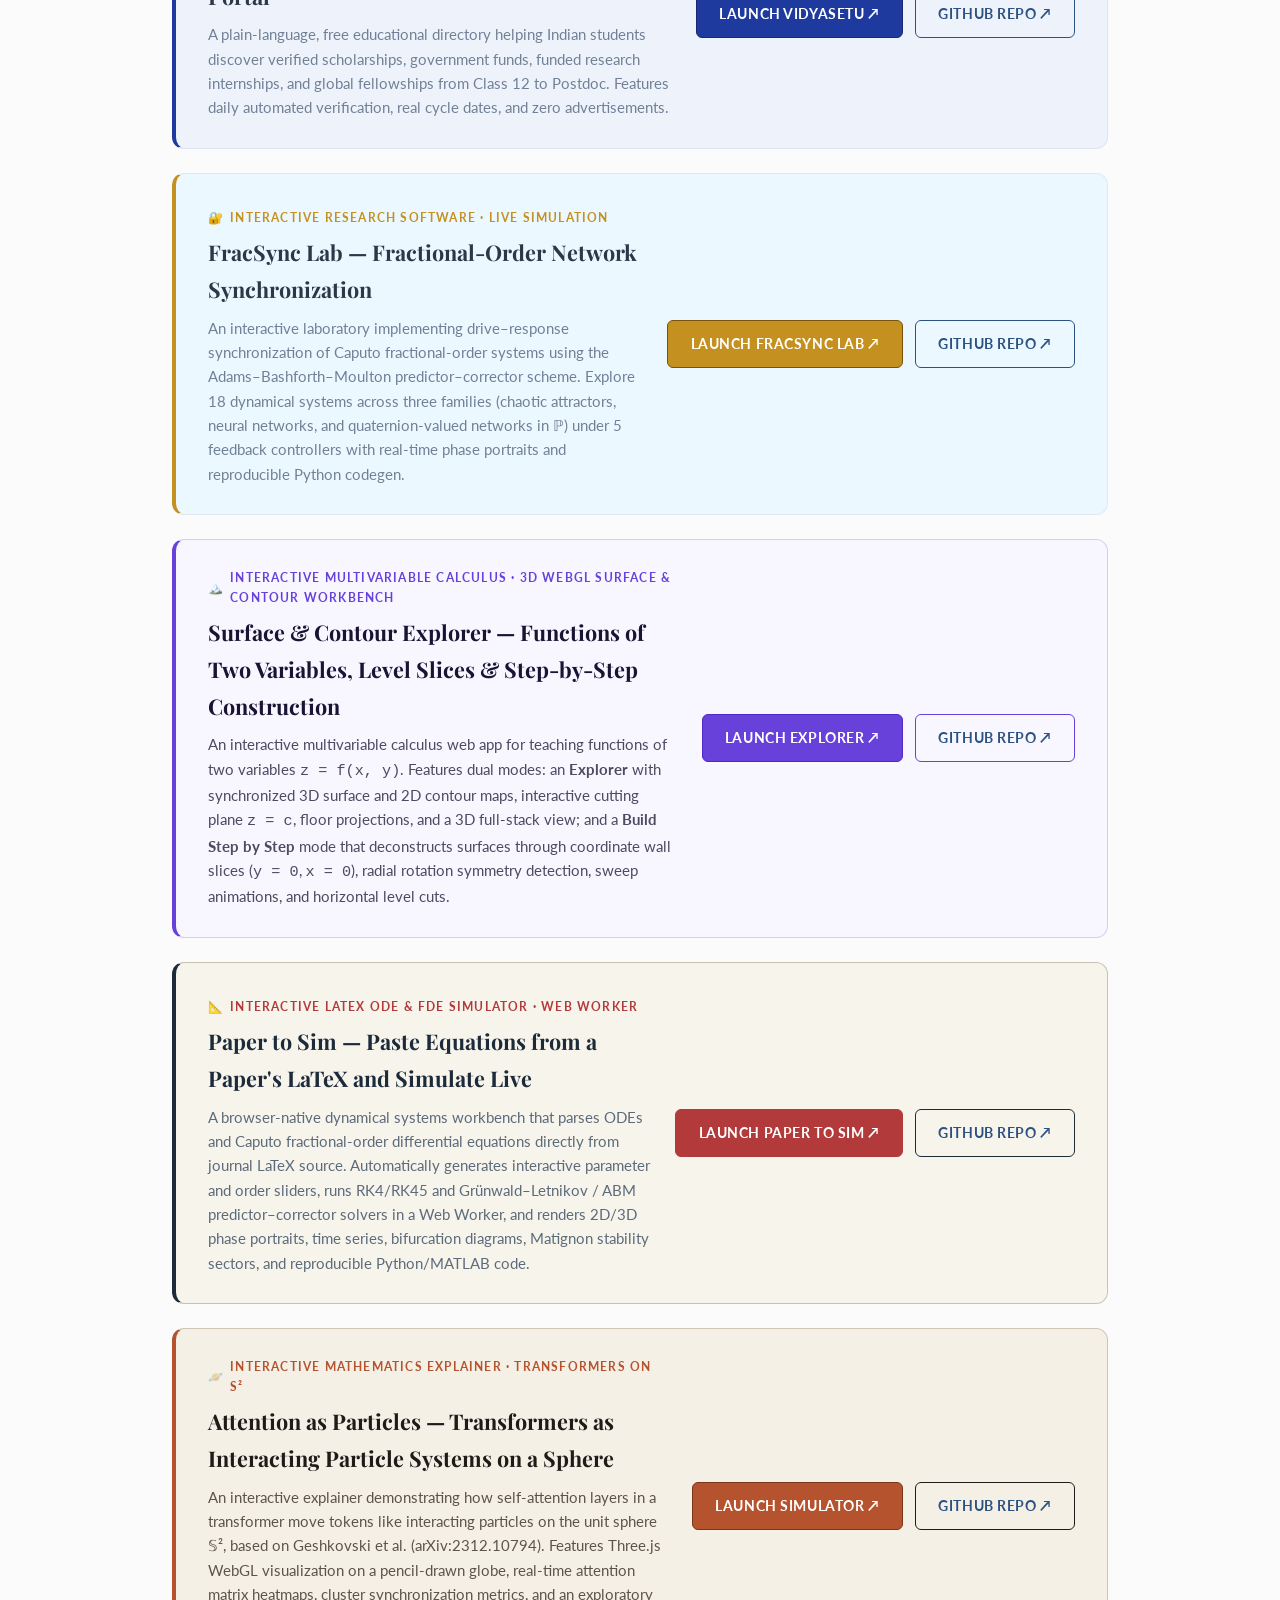
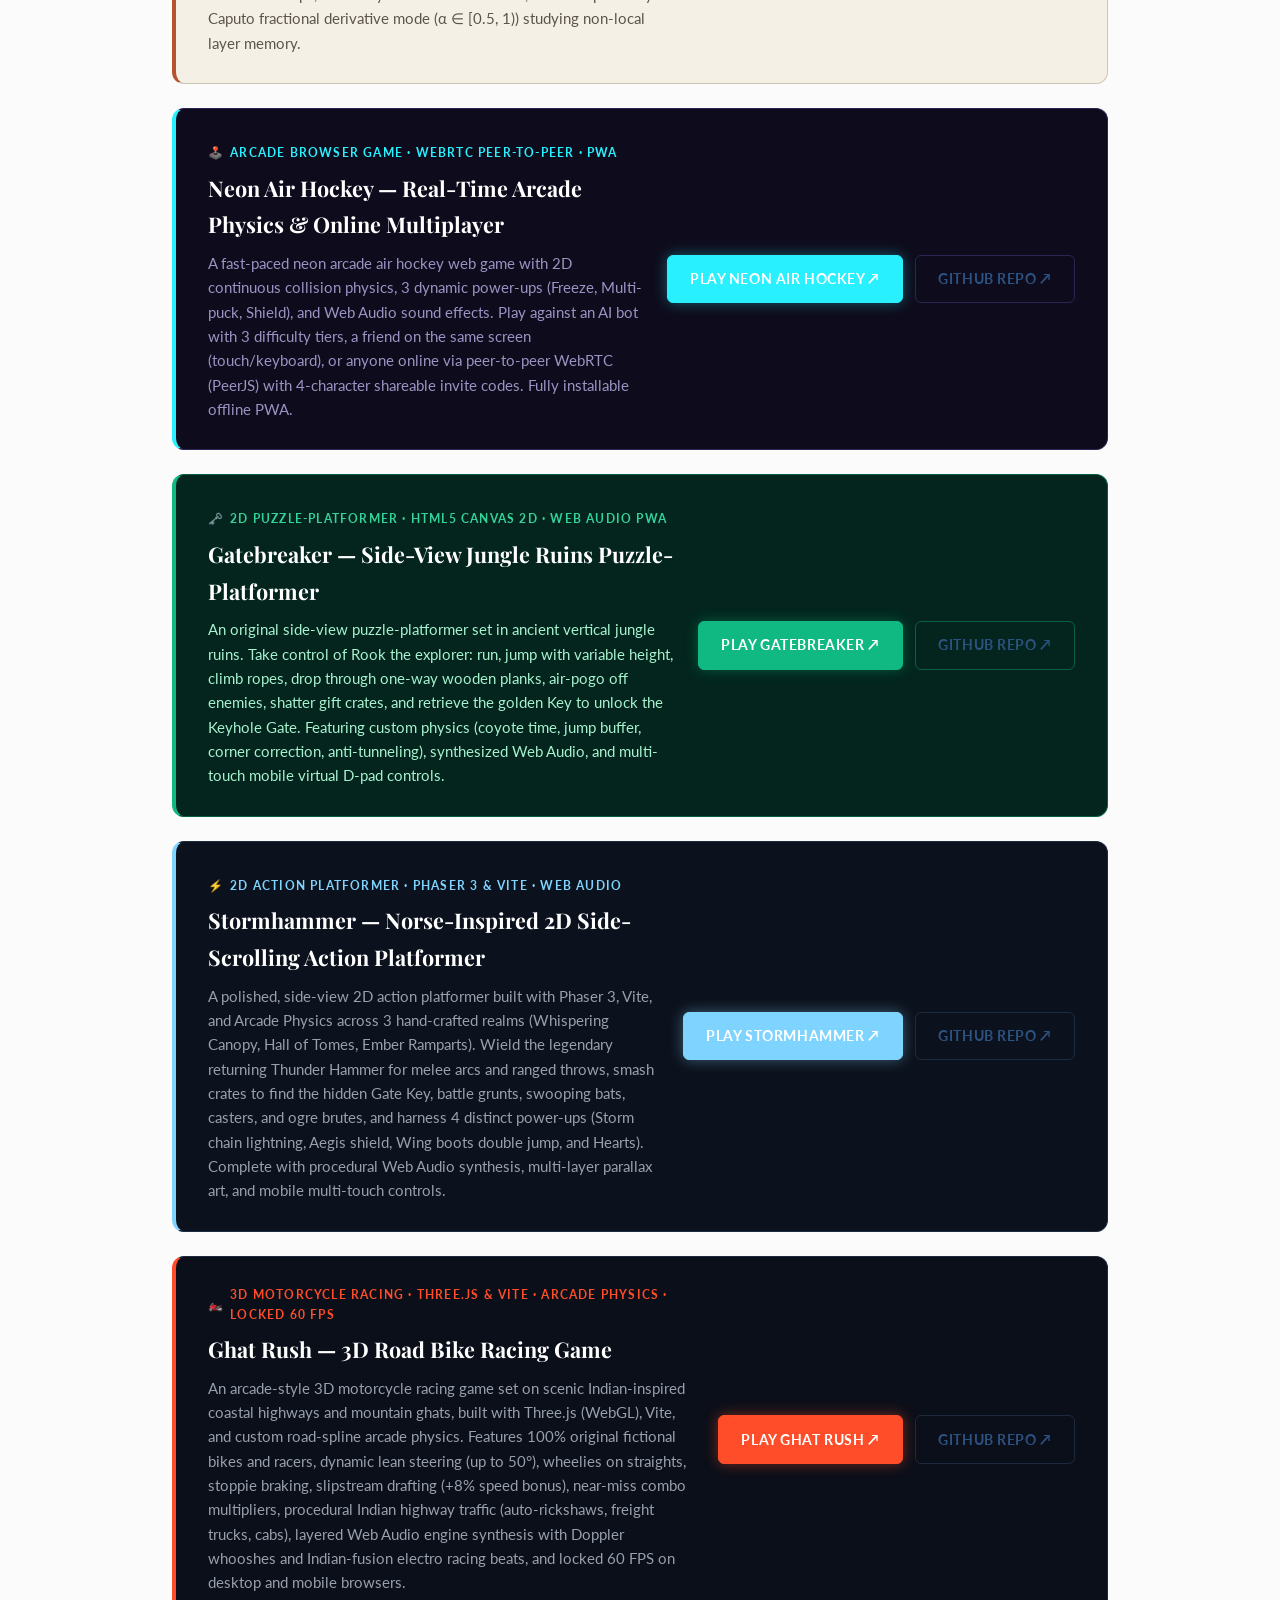
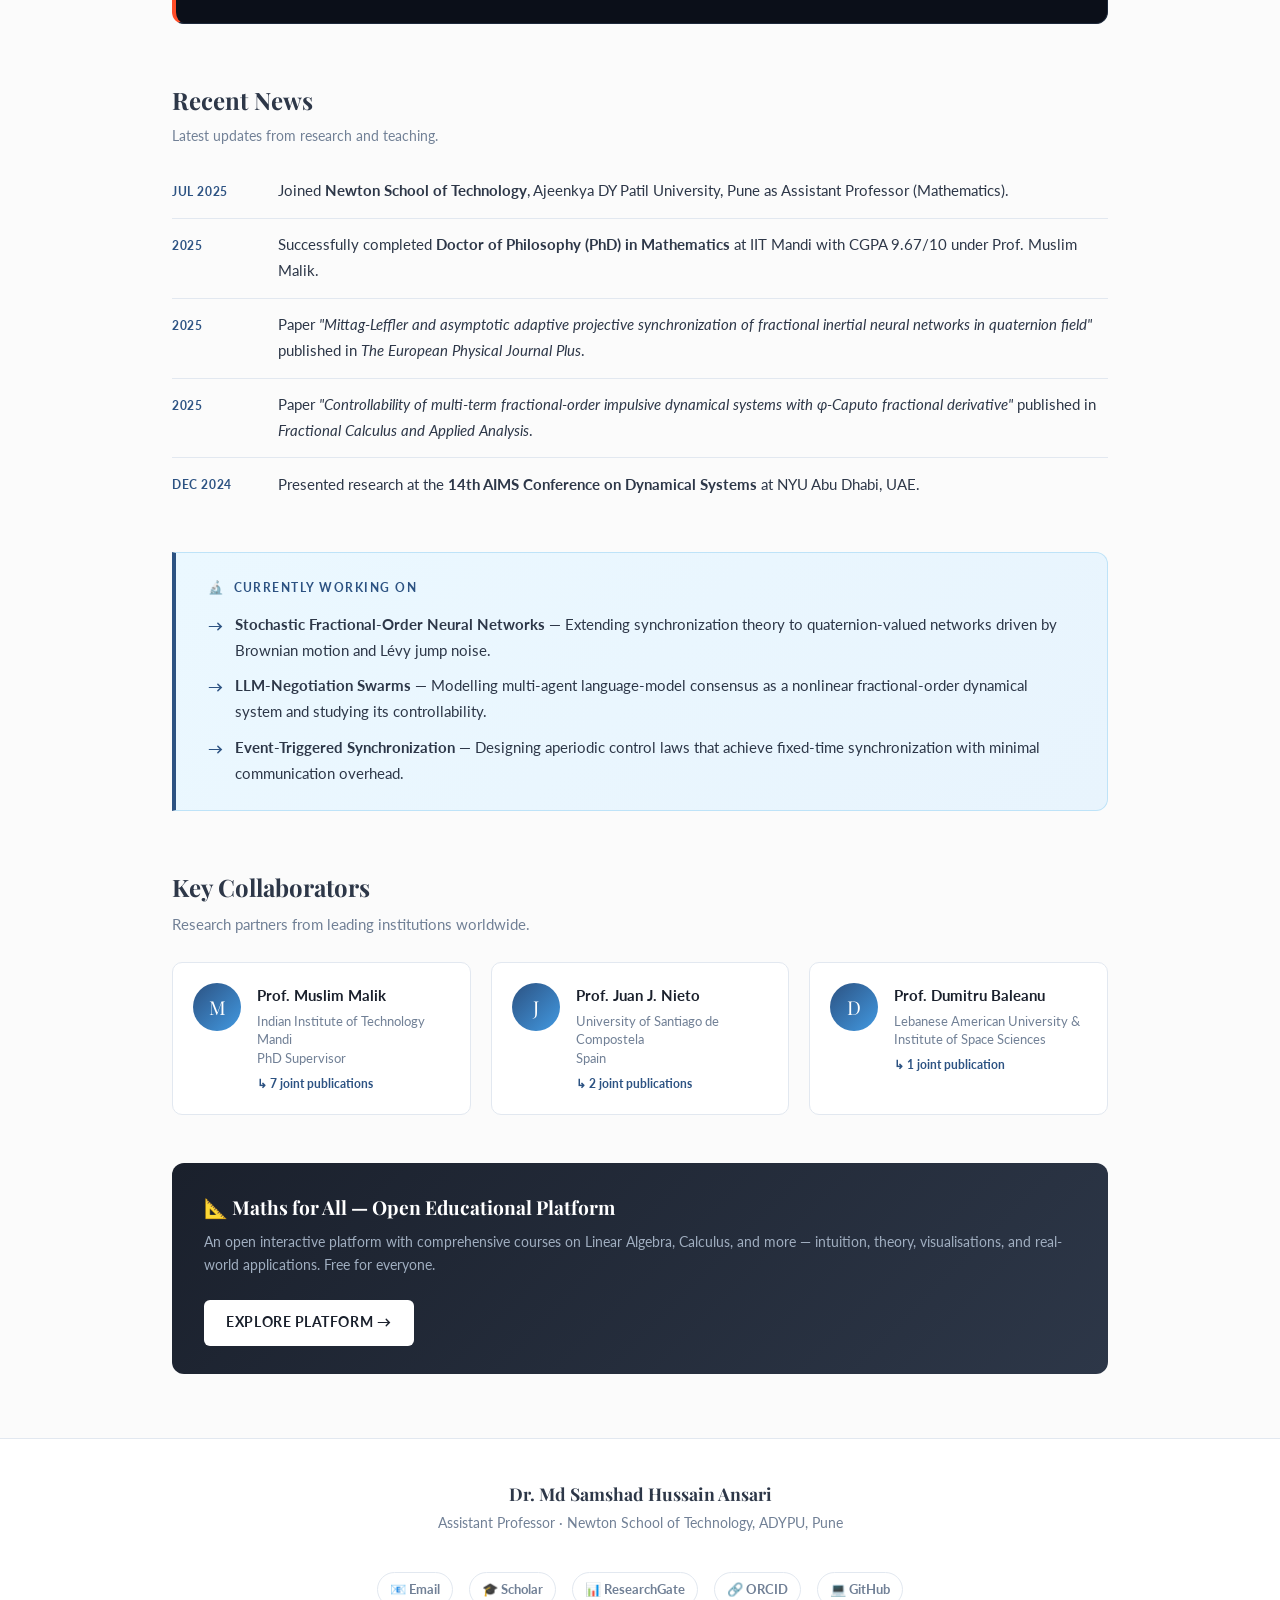
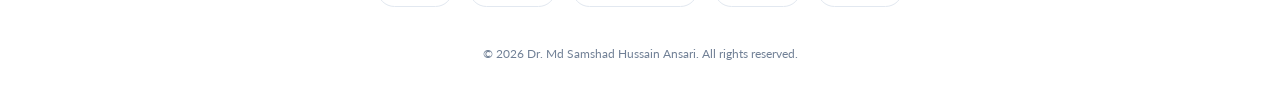
==== commit 27b09601: "feat: add Surface & Contour Explorer to portfolio" ====
--- a/index.html
+++ b/index.html
@@ -230,6 +230,7 @@
             to secure image encryption.
           </p>
           <div class="social-links">
+            <a href="https://mdsamhussain1996.github.io/surface-contour-explorer/" class="btn" style="background:#6741D9;border-color:#5227C7;color:#FFFFFF;font-weight:700;" target="_blank" rel="noopener">🏔️ Surface &amp; Contour Explorer ↗</a>
             <a href="https://mdsamhussain1996.github.io/paper-to-sim/" class="btn" style="background:#1C2A3A;border-color:#1C2A3A;color:#F7F4EC;font-weight:700;" target="_blank" rel="noopener">📐 Paper to Sim ↗</a>
             <a href="https://mdsamhussain1996.github.io/attention-particles/" class="btn" style="background:#B5532E;border-color:#7A351B;color:#FFFFFF;font-weight:700;" target="_blank" rel="noopener">🪐 Attention as Particles ↗</a>
             <a href="https://mdsamhussain1996.github.io/vidyasetu-scholarship-portal/" class="btn" style="background:#1E3A9E;border-color:#152973;color:#FFFFFF;font-weight:700;" target="_blank" rel="noopener">🎓 VidyaSetu Portal ↗</a>
@@ -308,6 +309,29 @@
           Launch FracSync Lab ↗
         </a>
         <a href="https://github.com/mdsamhussain1996/fracsync-lab" class="btn btn-outline" target="_blank" rel="noopener">
+          GitHub Repo ↗
+        </a>
+      </div>
+    </div>
+
+    <!-- ── FEATURED SOFTWARE BANNER: SURFACE & CONTOUR EXPLORER ── -->
+    <div style="margin-top:1.5rem;padding:1.75rem 2rem;background:#F8F6FF;border:1px solid #D8CCF7;border-left:4px solid #6741D9;border-radius:12px;display:flex;align-items:center;justify-content:space-between;gap:1.5rem;flex-wrap:wrap;">
+      <div style="flex:1;min-width:280px;">
+        <span style="font-size:0.75rem;font-weight:700;letter-spacing:0.1em;text-transform:uppercase;color:#6741D9;display:inline-flex;align-items:center;gap:6px;">
+          <span>🏔️</span> Interactive Multivariable Calculus · 3D WebGL Surface &amp; Contour Workbench
+        </span>
+        <h3 style="font-family:var(--font-serif);font-size:1.35rem;margin:0.35rem 0 0.5rem;color:#1A1333;">
+          Surface &amp; Contour Explorer — Functions of Two Variables, Level Slices &amp; Step-by-Step Construction
+        </h3>
+        <p style="font-size:0.95rem;color:#4F4961;margin:0;line-height:1.6;max-width:68ch;">
+          An interactive multivariable calculus web app for teaching functions of two variables <code>z = f(x, y)</code>. Features dual modes: an <strong>Explorer</strong> with synchronized 3D surface and 2D contour maps, interactive cutting plane <code>z = c</code>, floor projections, and a 3D full-stack view; and a <strong>Build Step by Step</strong> mode that deconstructs surfaces through coordinate wall slices (<code>y = 0</code>, <code>x = 0</code>), radial rotation symmetry detection, sweep animations, and horizontal level cuts.
+        </p>
+      </div>
+      <div style="display:flex;gap:0.75rem;flex-wrap:wrap;align-items:center;">
+        <a href="https://mdsamhussain1996.github.io/surface-contour-explorer/" class="btn" target="_blank" rel="noopener" style="background:#6741D9;border-color:#5227C7;color:#FFFFFF;font-weight:700;">
+          Launch Explorer ↗
+        </a>
+        <a href="https://github.com/mdsamhussain1996/surface-contour-explorer" class="btn btn-outline" target="_blank" rel="noopener" style="border-color:#6741D9;color:#6741D9;">
           GitHub Repo ↗
         </a>
       </div>
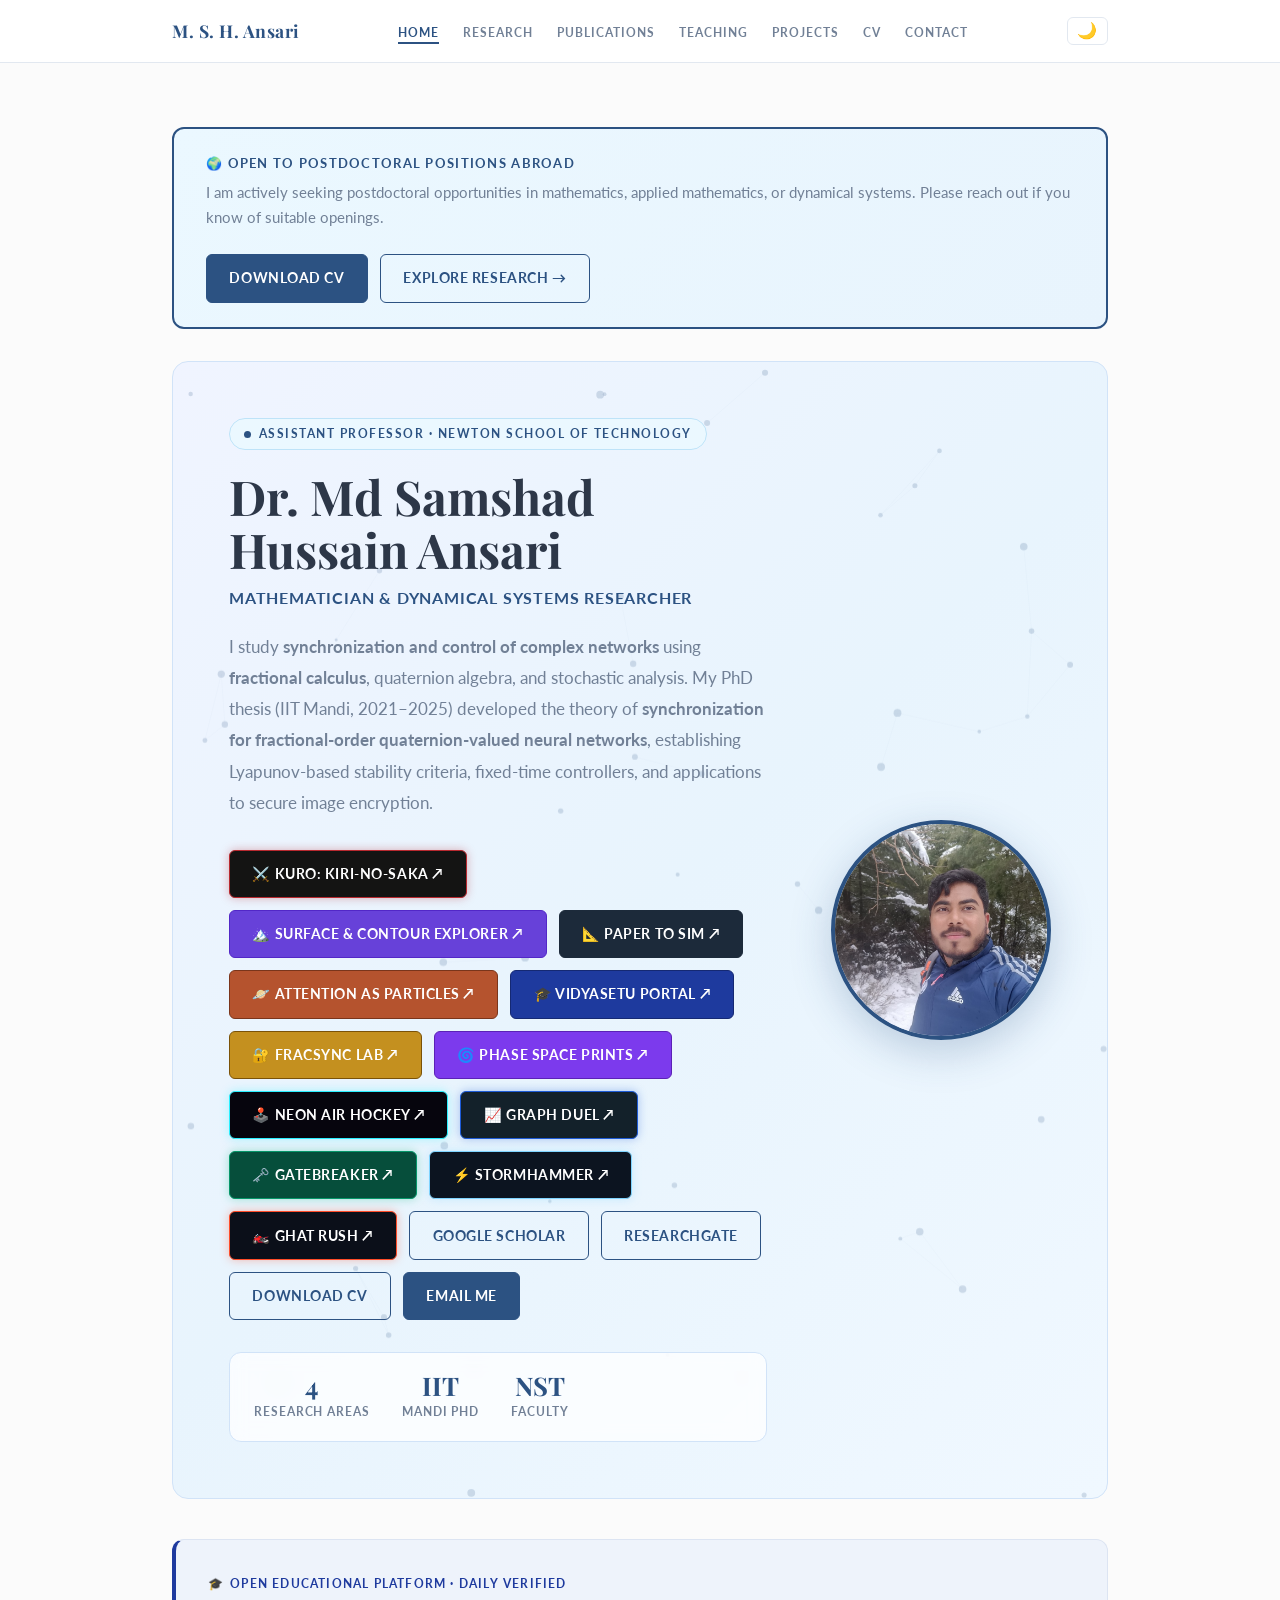
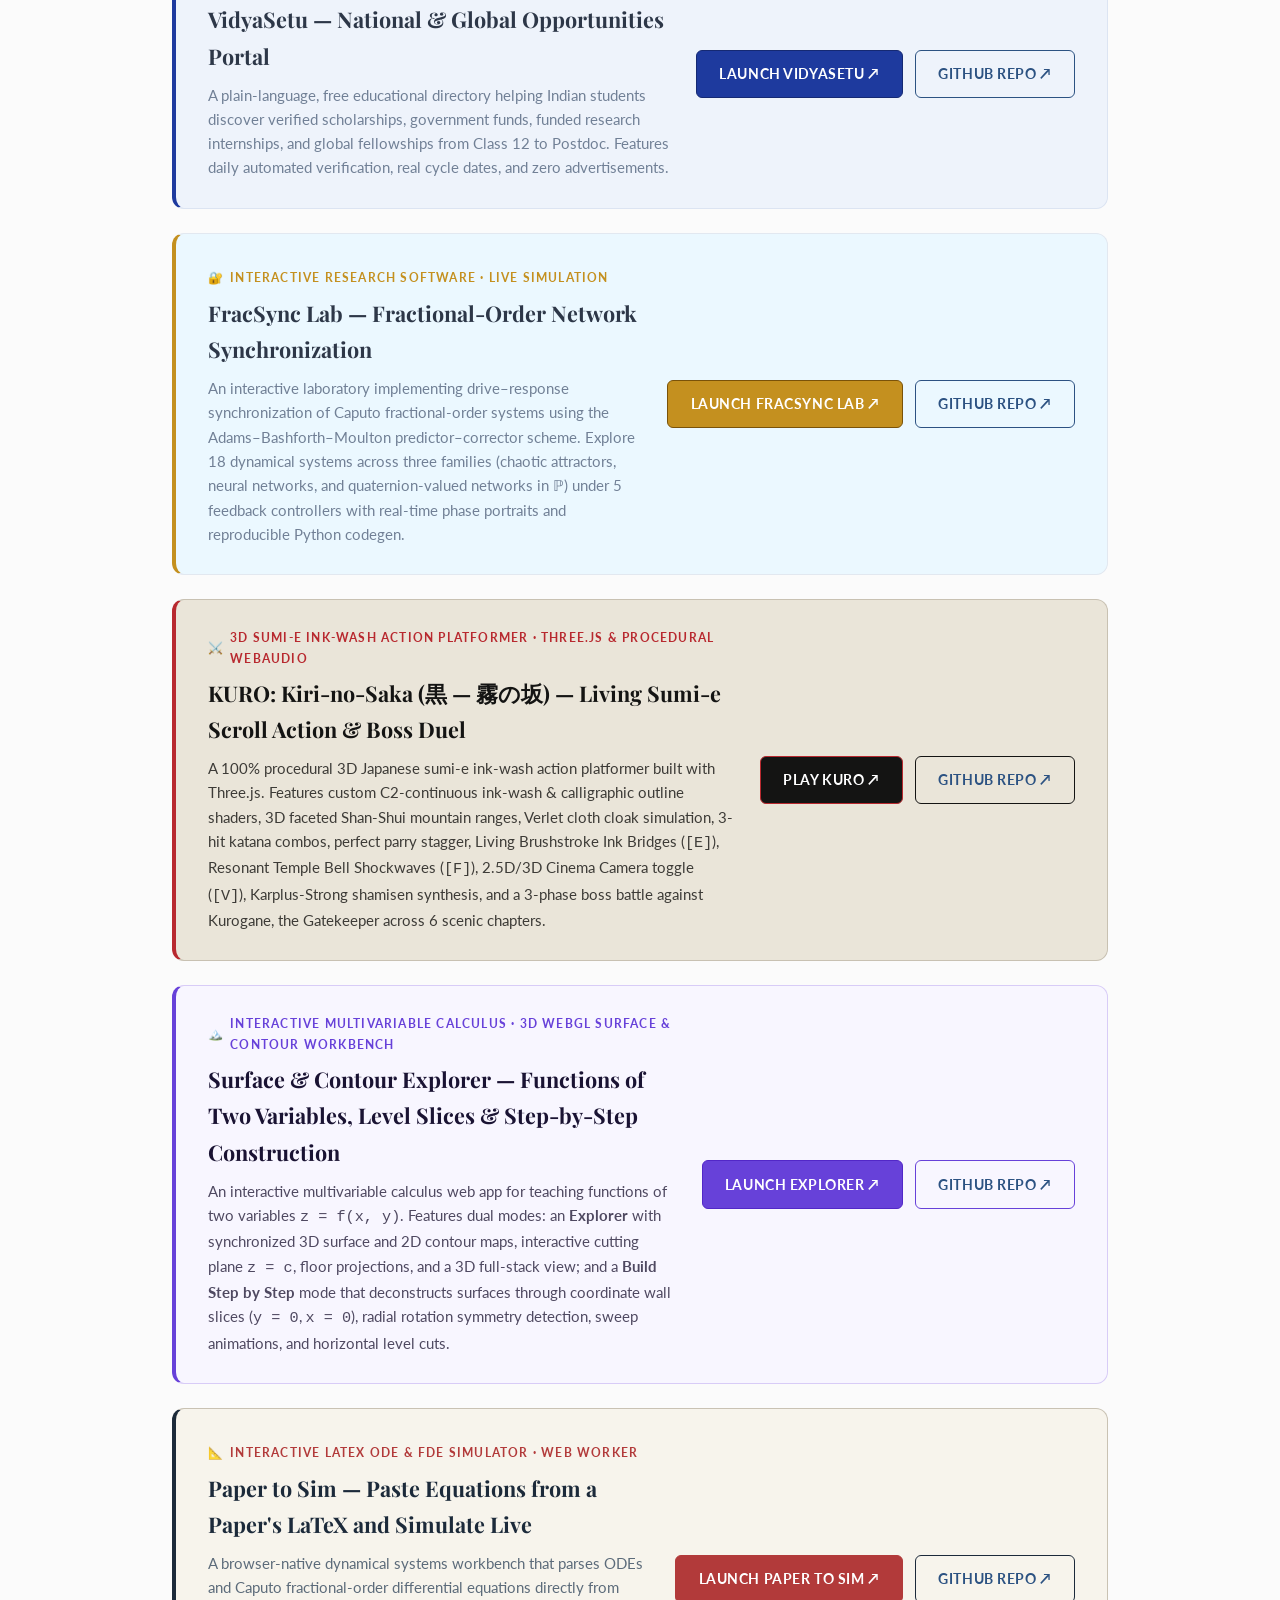
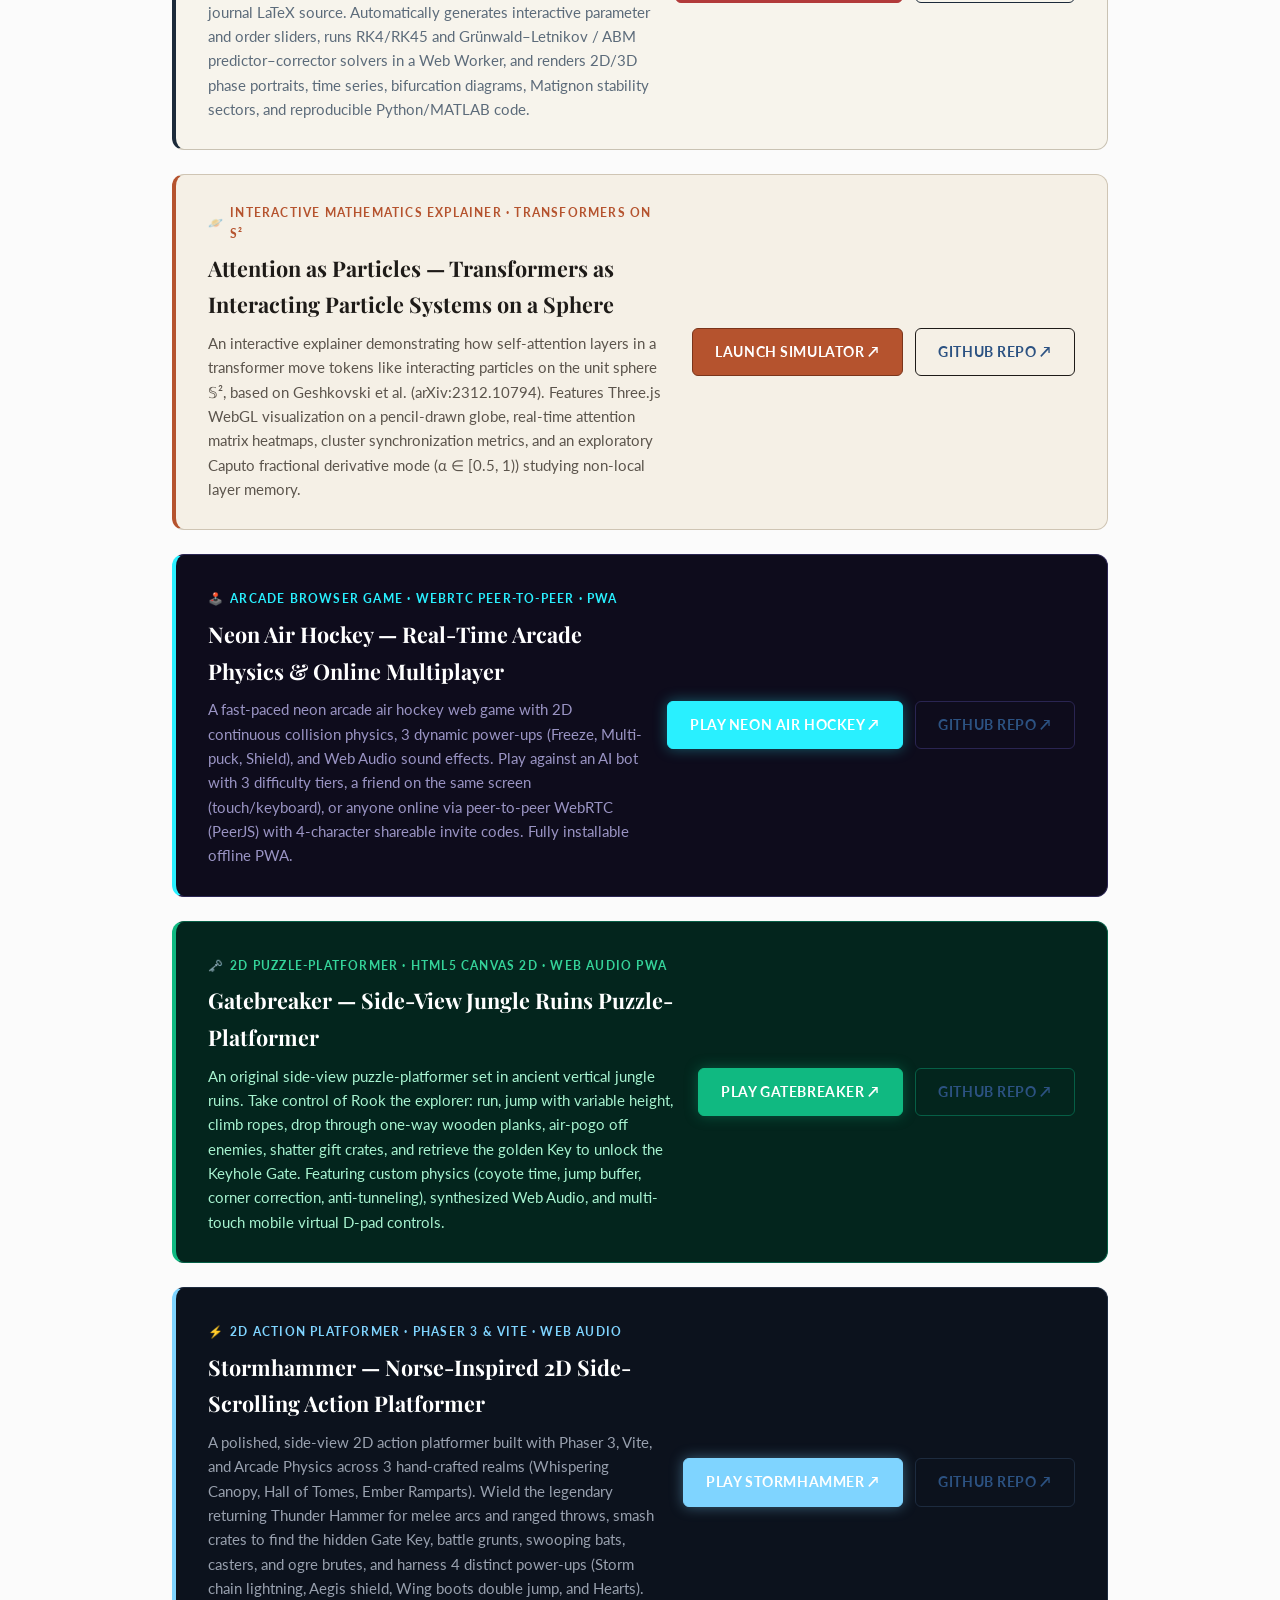
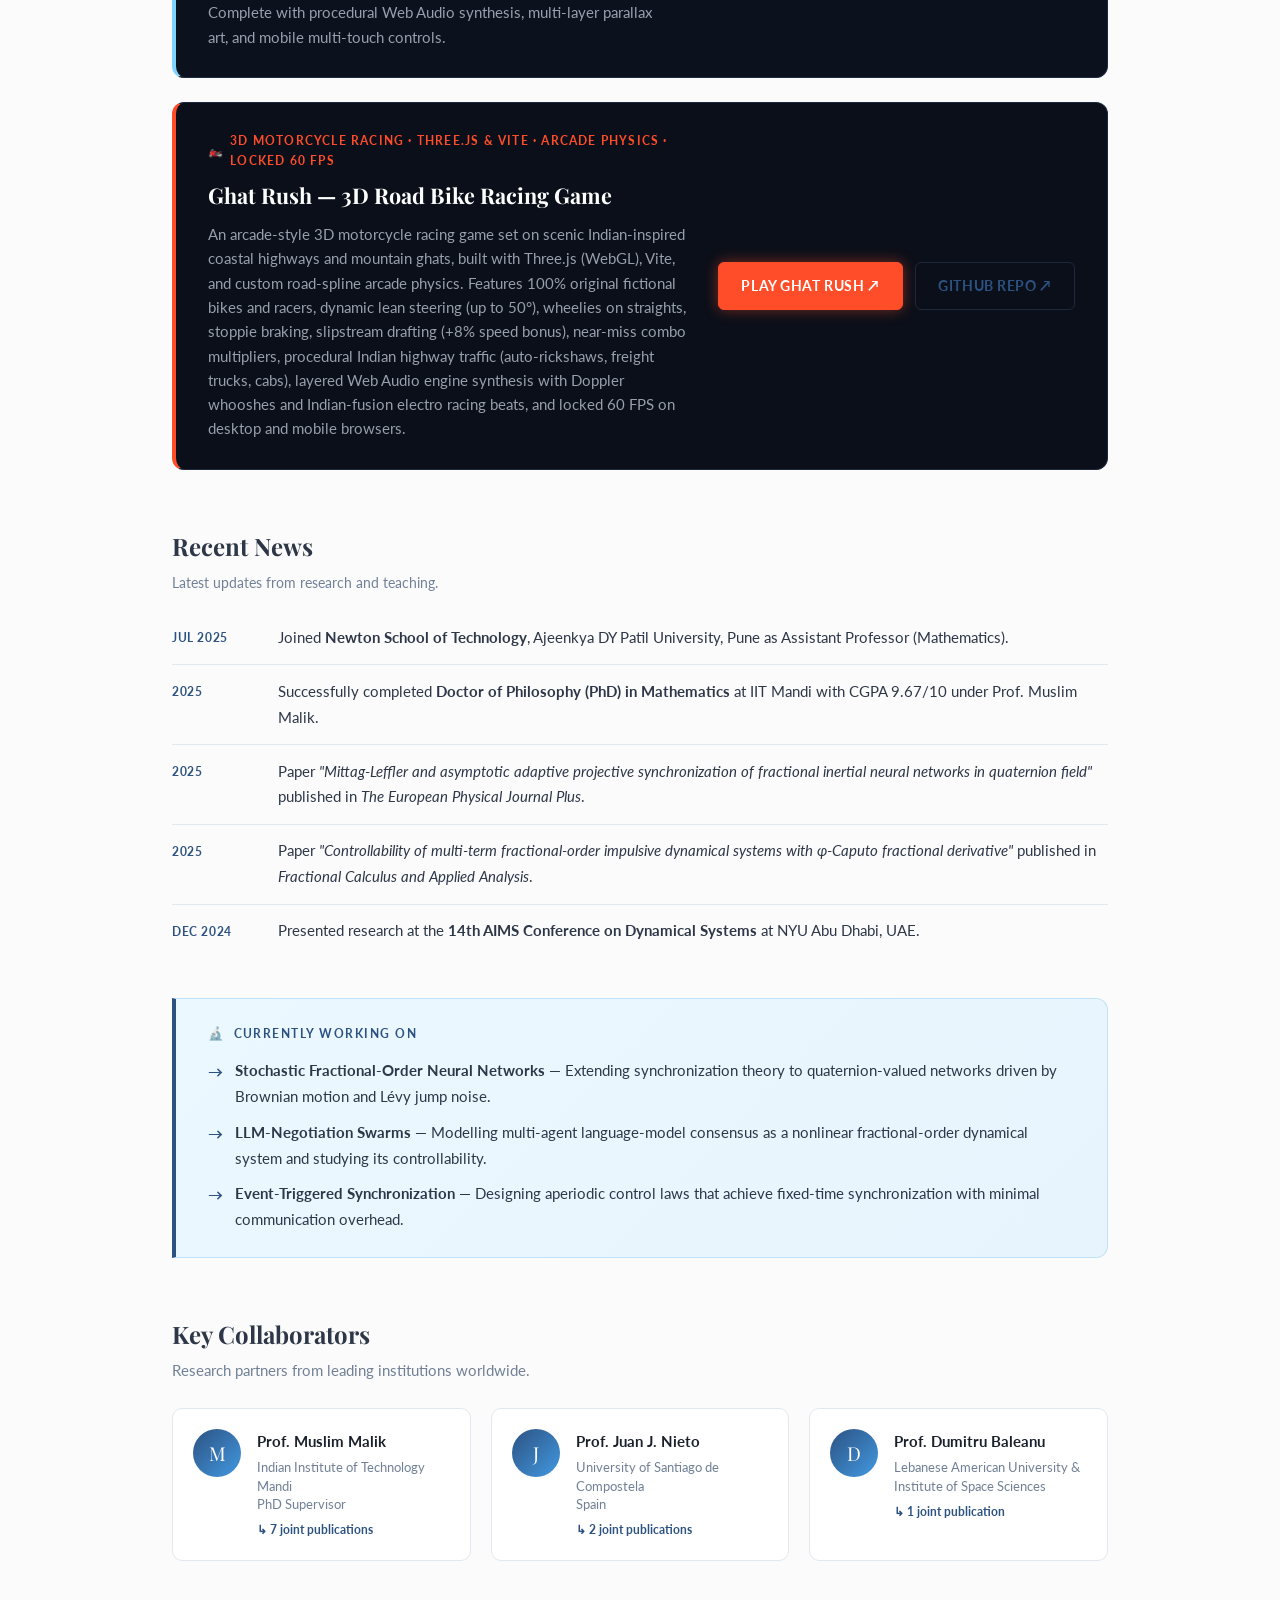
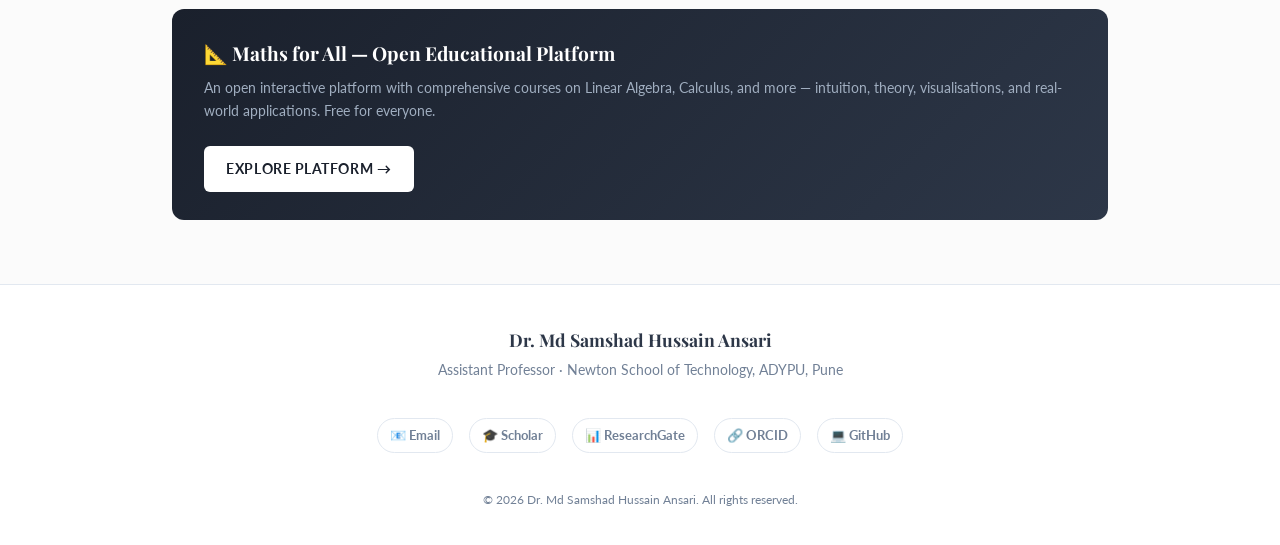
==== commit fe00f789: "feat: add KURO: Kiri-no-Saka 3D sumi-e action platformer to portfolio" ====
--- a/index.html
+++ b/index.html
@@ -230,6 +230,7 @@
             to secure image encryption.
           </p>
           <div class="social-links">
+            <a href="https://mdsamhussain1996.github.io/kuro-kiri-no-saka/" class="btn" style="background:#141413;border-color:#B8292F;color:#F5F1E6;box-shadow:0 0 10px rgba(184,41,47,0.35);font-weight:700;" target="_blank" rel="noopener">⚔️ KURO: Kiri-no-Saka ↗</a>
             <a href="https://mdsamhussain1996.github.io/surface-contour-explorer/" class="btn" style="background:#6741D9;border-color:#5227C7;color:#FFFFFF;font-weight:700;" target="_blank" rel="noopener">🏔️ Surface &amp; Contour Explorer ↗</a>
             <a href="https://mdsamhussain1996.github.io/paper-to-sim/" class="btn" style="background:#1C2A3A;border-color:#1C2A3A;color:#F7F4EC;font-weight:700;" target="_blank" rel="noopener">📐 Paper to Sim ↗</a>
             <a href="https://mdsamhussain1996.github.io/attention-particles/" class="btn" style="background:#B5532E;border-color:#7A351B;color:#FFFFFF;font-weight:700;" target="_blank" rel="noopener">🪐 Attention as Particles ↗</a>
@@ -309,6 +310,29 @@
           Launch FracSync Lab ↗
         </a>
         <a href="https://github.com/mdsamhussain1996/fracsync-lab" class="btn btn-outline" target="_blank" rel="noopener">
+          GitHub Repo ↗
+        </a>
+      </div>
+    </div>
+
+    <!-- ── FEATURED GAME BANNER: KURO: KIRI-NO-SAKA ── -->
+    <div style="margin-top:1.5rem;padding:1.75rem 2rem;background:#EAE5D9;border:1px solid #C8C1B2;border-left:4px solid #B8292F;border-radius:12px;display:flex;align-items:center;justify-content:space-between;gap:1.5rem;flex-wrap:wrap;">
+      <div style="flex:1;min-width:280px;">
+        <span style="font-size:0.75rem;font-weight:700;letter-spacing:0.1em;text-transform:uppercase;color:#B8292F;display:inline-flex;align-items:center;gap:6px;">
+          <span>⚔️</span> 3D Sumi-e Ink-Wash Action Platformer · Three.js &amp; Procedural WebAudio
+        </span>
+        <h3 style="font-family:var(--font-serif);font-size:1.35rem;margin:0.35rem 0 0.5rem;color:#141413;">
+          KURO: Kiri-no-Saka (黒 — 霧の坂) — Living Sumi-e Scroll Action &amp; Boss Duel
+        </h3>
+        <p style="font-size:0.95rem;color:#3D3B37;margin:0;line-height:1.6;max-width:68ch;">
+          A 100% procedural 3D Japanese sumi-e ink-wash action platformer built with Three.js. Features custom C2-continuous ink-wash &amp; calligraphic outline shaders, 3D faceted Shan-Shui mountain ranges, Verlet cloth cloak simulation, 3-hit katana combos, perfect parry stagger, Living Brushstroke Ink Bridges (<code>[E]</code>), Resonant Temple Bell Shockwaves (<code>[F]</code>), 2.5D/3D Cinema Camera toggle (<code>[V]</code>), Karplus-Strong shamisen synthesis, and a 3-phase boss battle against Kurogane, the Gatekeeper across 6 scenic chapters.
+        </p>
+      </div>
+      <div style="display:flex;gap:0.75rem;flex-wrap:wrap;align-items:center;">
+        <a href="https://mdsamhussain1996.github.io/kuro-kiri-no-saka/" class="btn" target="_blank" rel="noopener" style="background:#141413;border-color:#B8292F;color:#F5F1E6;font-weight:700;">
+          Play KURO ↗
+        </a>
+        <a href="https://github.com/mdsamhussain1996/kuro-kiri-no-saka" class="btn btn-outline" target="_blank" rel="noopener" style="border-color:#141413;color:#141413;">
           GitHub Repo ↗
         </a>
       </div>
